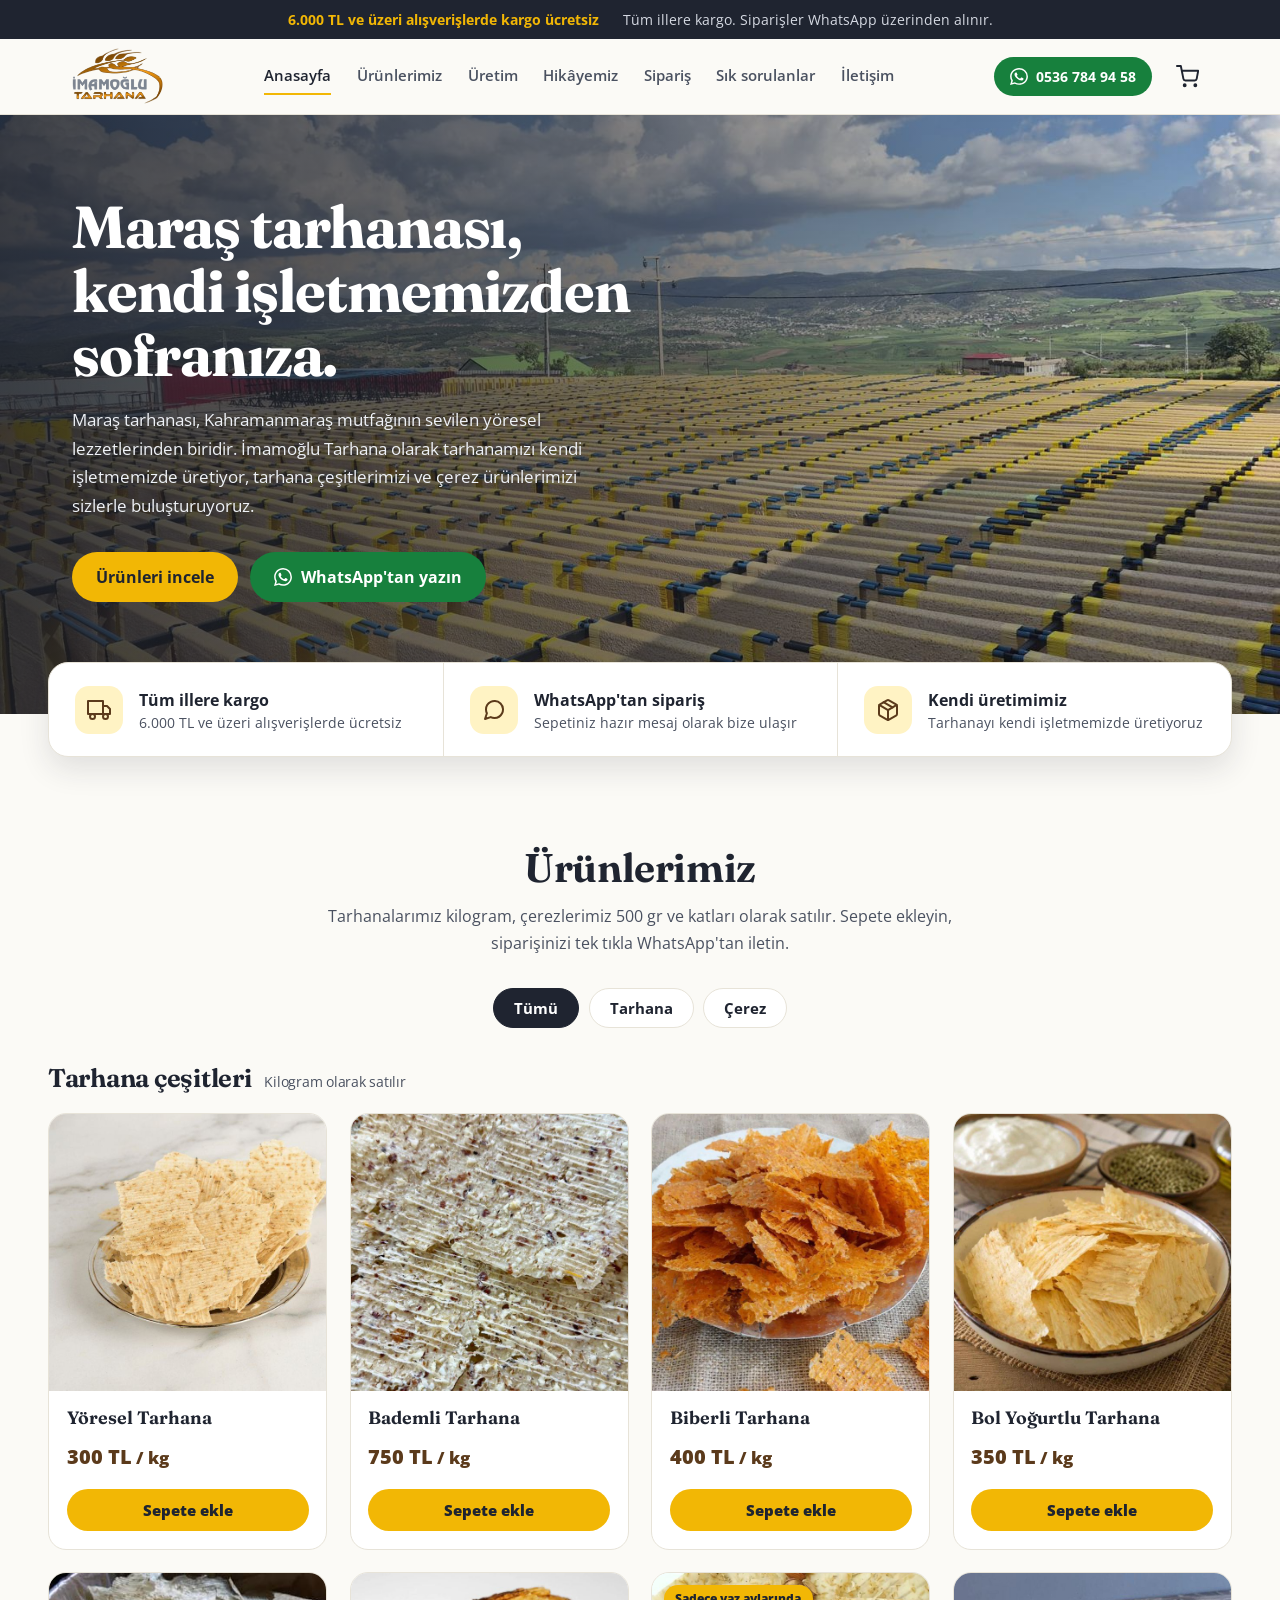
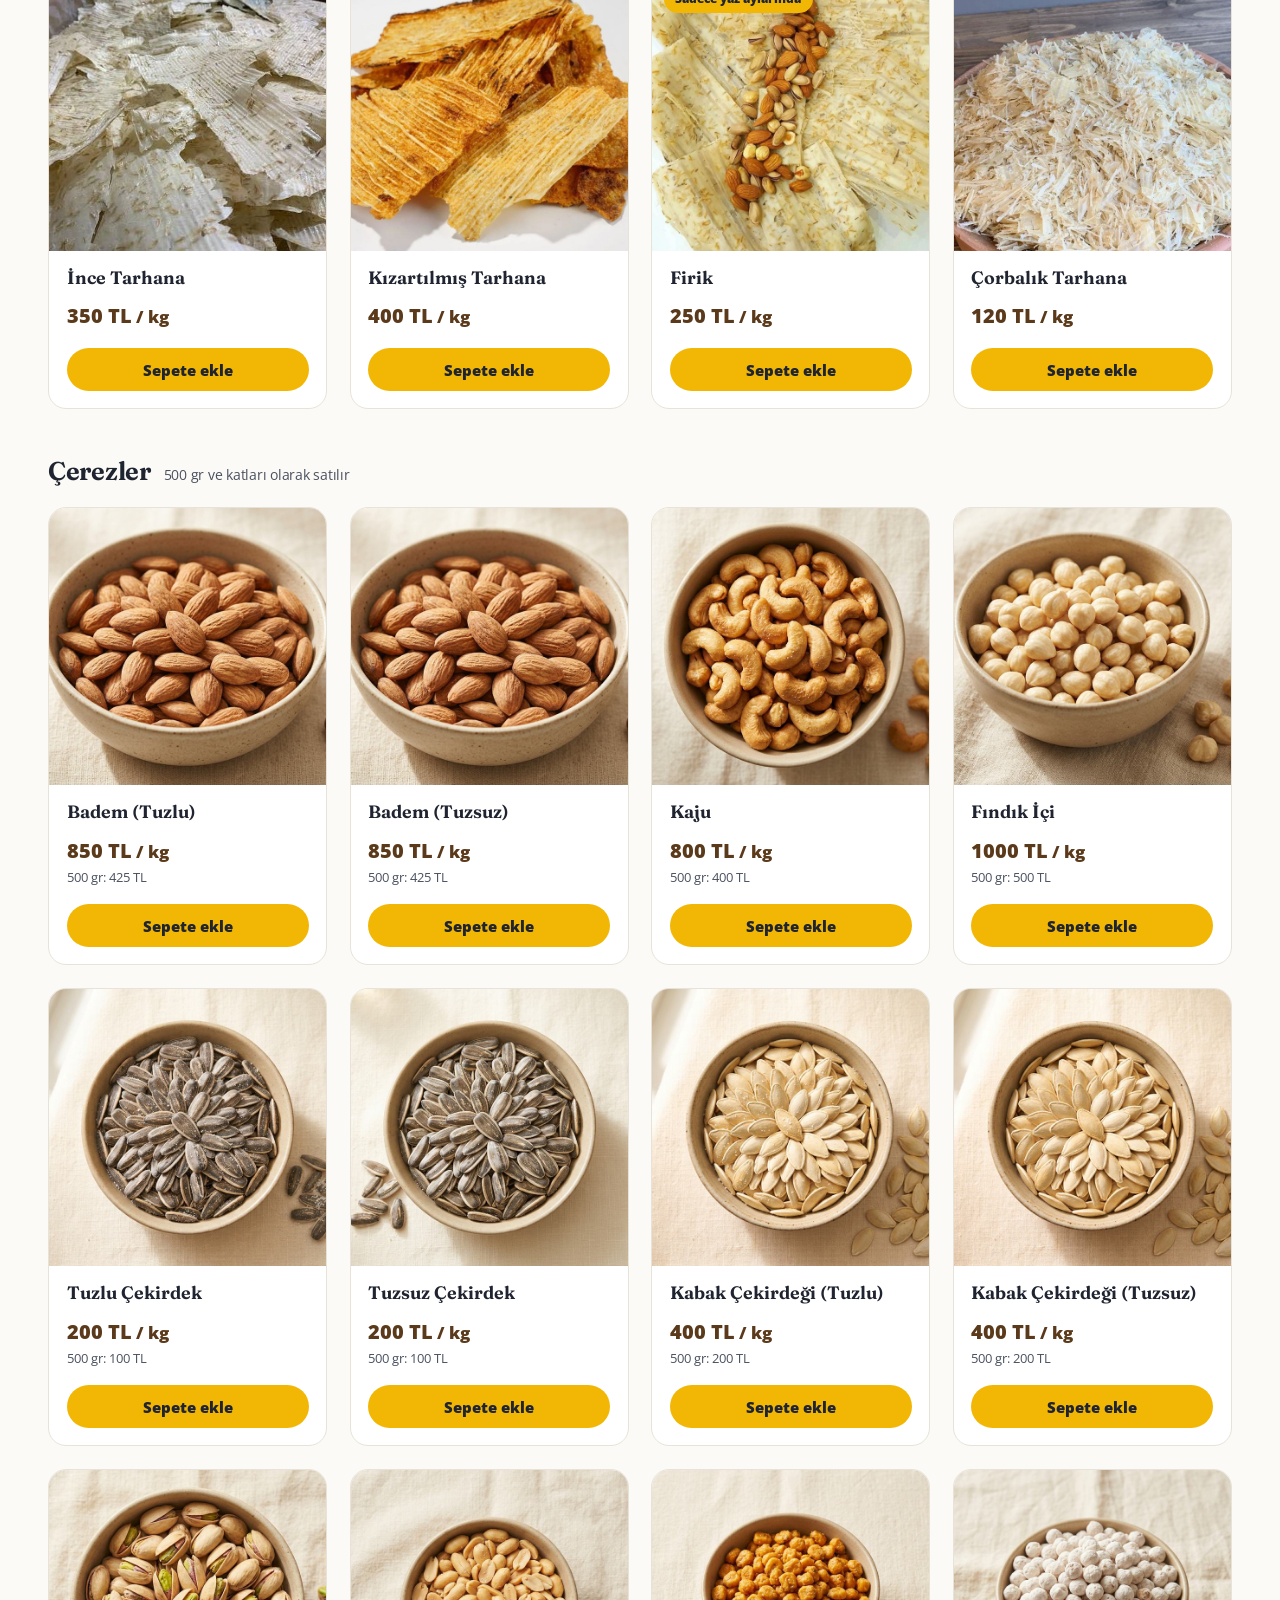
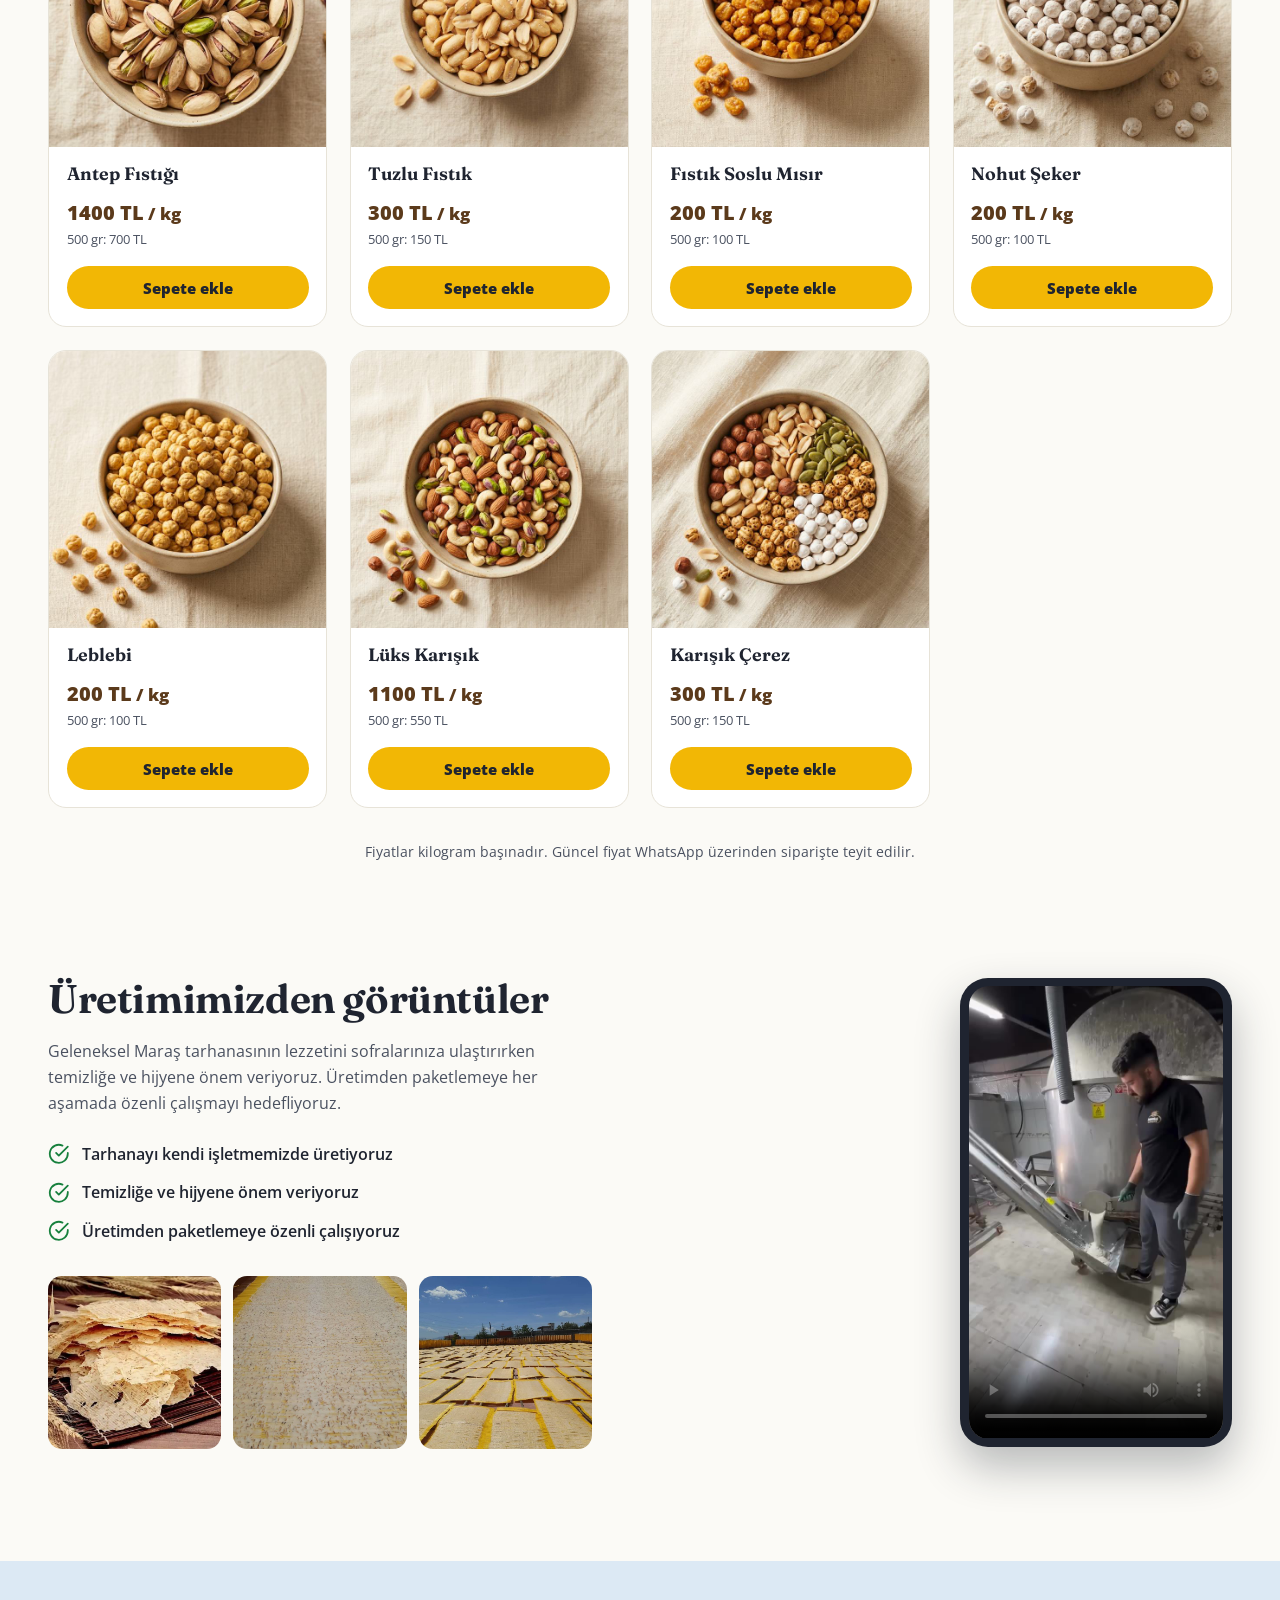
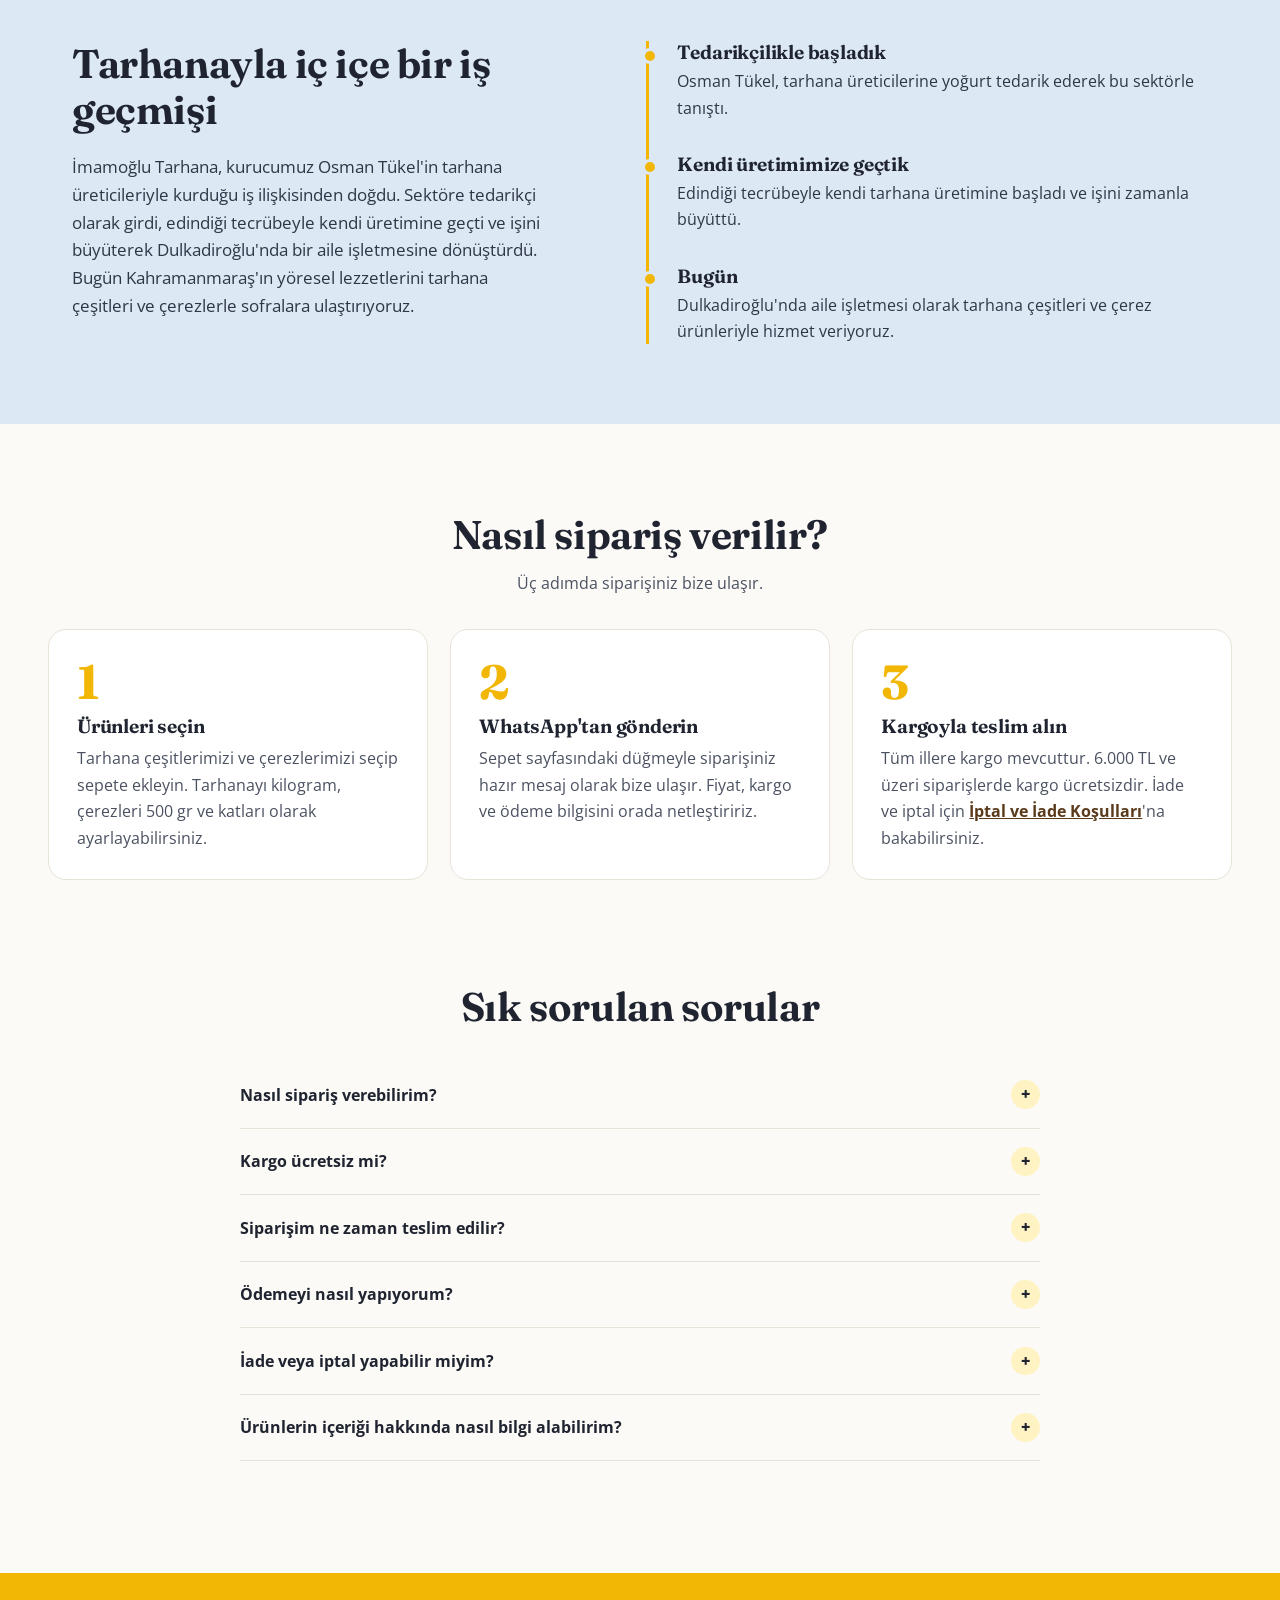
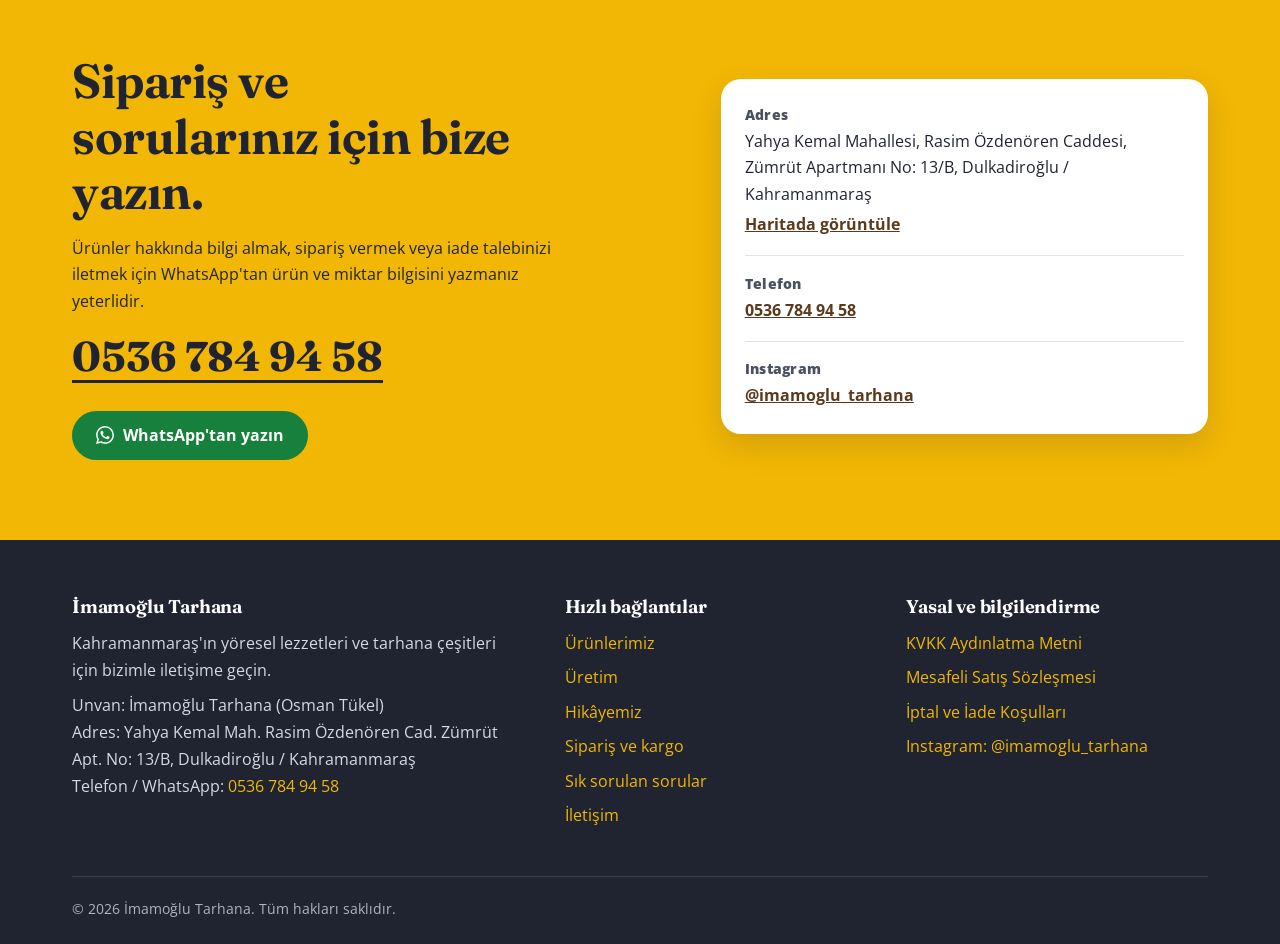
==== index.html @ f6652b92 "Imamoglu Tarhana sitesi ilk yukleme Co-Authored-By: Claude Opus 5.5 <noreply@anthropic.com>" ====
<!DOCTYPE html>
<html lang="tr">
<head>
  <meta charset="UTF-8">
  <meta name="viewport" content="width=device-width, initial-scale=1.0">
  <title>İmamoğlu Tarhana | Kahramanmaraş Yöresel Tarhana ve Çerez</title>
  <meta name="description" content="İmamoğlu Tarhana'nın Kahramanmaraş'ta üretilen tarhana çeşitlerini ve çerez ürünlerini keşfedin. Siparişler WhatsApp üzerinden alınır, tüm illere kargo mevcuttur.">
  <meta name="theme-color" content="#7a4607">
  <link rel="canonical" href="https://imamoglutarhana.com/">
  <meta property="og:type" content="website">
  <meta property="og:locale" content="tr_TR">
  <meta property="og:site_name" content="İmamoğlu Tarhana">
  <meta property="og:title" content="İmamoğlu Tarhana | Kahramanmaraş Yöresel Tarhana ve Çerez">
  <meta property="og:description" content="İmamoğlu Tarhana'nın Kahramanmaraş'ta üretilen tarhana çeşitlerini ve çerez ürünlerini keşfedin. Siparişler WhatsApp üzerinden alınır, tüm illere kargo mevcuttur.">
  <meta property="og:url" content="https://imamoglutarhana.com/">
  <meta property="og:image" content="https://imamoglutarhana.com/images/banner.jpg">
  <meta name="twitter:card" content="summary_large_image">
  <link rel="icon" type="image/png" href="images/favicon.png">
  <link rel="preconnect" href="https://fonts.googleapis.com">
  <link rel="preconnect" href="https://fonts.gstatic.com" crossorigin>
  <link href="https://fonts.googleapis.com/css2?family=Fraunces:opsz,wght@9..144,600;9..144,700&family=Open+Sans:wght@400;600;700;800&display=swap" rel="stylesheet">
  <link rel="stylesheet" href="style.css">
  <script type="application/ld+json">
  {"@context":"https://schema.org","@type":"LocalBusiness","name":"İmamoğlu Tarhana","telephone":"+905367849458",
   "address":{"@type":"PostalAddress","streetAddress":"Yahya Kemal Mahallesi, Rasim Özdenören Caddesi, Zümrüt Apartmanı No: 13/B","addressLocality":"Dulkadiroğlu","addressRegion":"Kahramanmaraş","addressCountry":"TR"},
   "sameAs":["https://www.instagram.com/imamoglu_tarhana"]}
  </script>
  <script src="sepet.js" defer></script>
</head>
<body>
<a class="atla" href="#icerik">İçeriğe geç</a>
<div class="duyuru"><div class="kapsayici"><strong>6.000 TL ve üzeri alışverişlerde kargo ücretsiz</strong><span>Tüm illere kargo. Siparişler WhatsApp üzerinden alınır.</span></div></div>
<header class="site-ust">
  <div class="ana-serit">
    <div class="kapsayici">
      <a href="#anasayfa" aria-label="İmamoğlu Tarhana ana sayfa"><img class="logo" src="images/logo.png" alt="İmamoğlu Tarhana" width="92" height="60"></a>
      <nav id="ana-menu" aria-label="Ana menü">
        <a href="#anasayfa">Anasayfa</a>
        <a href="#urunler">Ürünlerimiz</a>
        <a href="#uretim">Üretim</a>
        <a href="#hakkimizda">Hikâyemiz</a>
        <a href="#siparis-bilgileri">Sipariş</a>
        <a href="#sss">Sık sorulanlar</a>
        <a href="#iletisim">İletişim</a>
      </nav>
      <div class="ust-sag">
        <a class="wa-pill" href="https://wa.me/905367849458" target="_blank" rel="noopener noreferrer"><img src="images/whatsapp.svg" alt="" width="18" height="18"><span>0536 784 94 58</span></a>
        <a class="sepet-link" href="sepet.html" aria-label="Sepetim"><svg viewBox="0 0 24 24" fill="none" stroke="currentColor" stroke-width="2" stroke-linecap="round" stroke-linejoin="round" aria-hidden="true"><circle cx="9" cy="21" r="1"/><circle cx="20" cy="21" r="1"/><path d="M1 1h4l2.68 13.39a2 2 0 0 0 2 1.61h9.72a2 2 0 0 0 2-1.61L23 6H6"/></svg><span class="sepet-sayac" id="sepet-sayac" hidden>0</span></a>
      </div>
      <button class="menu-dugme" type="button" aria-expanded="false" aria-controls="ana-menu" aria-label="Menüyü aç"><span></span></button>
    </div>
  </div>
</header>
<main id="icerik">

  <section class="hero" id="anasayfa">
    <img class="hero-gorsel" src="images/hero.jpg" alt="Kurutma alanında sıra sıra dizilmiş tarhana tezgâhları" width="1600" height="1200" fetchpriority="high">
    <div class="kapsayici hero-ic">
      <div class="hero-yazi">
        <h1>Maraş tarhanası, kendi işletmemizden sofranıza.</h1>
        <p>Maraş tarhanası, Kahramanmaraş mutfağının sevilen yöresel lezzetlerinden biridir. İmamoğlu Tarhana olarak tarhanamızı kendi işletmemizde üretiyor, tarhana çeşitlerimizi ve çerez ürünlerimizi sizlerle buluşturuyoruz.</p>
        <div class="hero-butonlar">
          <a class="buton buton-ana" href="#urunler">Ürünleri incele</a>
          <a class="buton buton-wa" href="https://wa.me/905367849458?text=Merhaba%2C%20%C4%B0mamo%C4%9Flu%20Tarhana%20%C3%BCr%C3%BCnleri%20hakk%C4%B1nda%20bilgi%20almak%20istiyorum." target="_blank" rel="noopener noreferrer"><img src="images/whatsapp.svg" alt="" width="18" height="18"> WhatsApp'tan yazın</a>
        </div>
      </div>
    </div>
  </section>

  <ul class="avantaj">
    <li><span class="ikon"><svg viewBox="0 0 24 24" fill="none" stroke="currentColor" stroke-width="2" stroke-linecap="round" stroke-linejoin="round" aria-hidden="true"><rect x="1" y="3" width="15" height="13"/><polygon points="16 8 20 8 23 11 23 16 16 16 16 8"/><circle cx="5.5" cy="18.5" r="2.5"/><circle cx="18.5" cy="18.5" r="2.5"/></svg></span><div><strong>Tüm illere kargo</strong><span>6.000 TL ve üzeri alışverişlerde ücretsiz</span></div></li>
    <li><span class="ikon"><svg viewBox="0 0 24 24" fill="none" stroke="currentColor" stroke-width="2" stroke-linecap="round" stroke-linejoin="round" aria-hidden="true"><path d="M21 11.5a8.38 8.38 0 0 1-.9 3.8 8.5 8.5 0 0 1-7.6 4.7 8.38 8.38 0 0 1-3.8-.9L3 21l1.9-5.7a8.38 8.38 0 0 1-.9-3.8 8.5 8.5 0 0 1 4.7-7.6 8.38 8.38 0 0 1 3.8-.9h.5a8.48 8.48 0 0 1 8 8v.5z"/></svg></span><div><strong>WhatsApp'tan sipariş</strong><span>Sepetiniz hazır mesaj olarak bize ulaşır</span></div></li>
    <li><span class="ikon"><svg viewBox="0 0 24 24" fill="none" stroke="currentColor" stroke-width="2" stroke-linecap="round" stroke-linejoin="round" aria-hidden="true"><line x1="16.5" y1="9.4" x2="7.5" y2="4.21"/><path d="M21 16V8a2 2 0 0 0-1-1.73l-7-4a2 2 0 0 0-2 0l-7 4A2 2 0 0 0 3 8v8a2 2 0 0 0 1 1.73l7 4a2 2 0 0 0 2 0l7-4A2 2 0 0 0 21 16z"/><polyline points="3.27 6.96 12 12.01 20.73 6.96"/><line x1="12" y1="22.08" x2="12" y2="12"/></svg></span><div><strong>Kendi üretimimiz</strong><span>Tarhanayı kendi işletmemizde üretiyoruz</span></div></li>
  </ul>

  <section class="bolum kapsayici" id="urunler" aria-labelledby="urunler-baslik">
    <div class="bolum-baslik">
      <h2 id="urunler-baslik">Ürünlerimiz</h2>
      <p>Tarhanalarımız kilogram, çerezlerimiz 500 gr ve katları olarak satılır. Sepete ekleyin, siparişinizi tek tıkla WhatsApp'tan iletin.</p>
    </div>
    <div class="filtre" role="group" aria-label="Ürün kategorisi">
      <button class="chip" type="button" data-filtre="tumu" aria-pressed="true">Tümü</button>
      <button class="chip" type="button" data-filtre="tarhana" aria-pressed="false">Tarhana</button>
      <button class="chip" type="button" data-filtre="cerez" aria-pressed="false">Çerez</button>
    </div>

    <div class="urun-grup" data-kategori="tarhana">
      <h3 class="grup-baslik">Tarhana çeşitleri <small>Kilogram olarak satılır</small></h3>
      <div class="urun-izgara">
        <div class="urun" data-adim="1000">
          <img src="images/urunler/yoresel-tarhana.jpg" alt="Yöresel tarhana" width="640" height="640" loading="lazy">
          <h4>Yöresel Tarhana</h4>
       
          <span class="fiyat">300 TL<small> / kg</small></span>
          <button class="sepete-ekle" type="button">Sepete ekle</button>
        </div>
        <div class="urun" data-adim="1000">
          <img src="images/urunler/bademli-tarhana.jpg" alt="Bademli tarhana" width="640" height="640" loading="lazy">
          <h4>Bademli Tarhana</h4>
        
          <span class="fiyat">750 TL<small> / kg</small></span>
          <button class="sepete-ekle" type="button">Sepete ekle</button>
        </div>
        <div class="urun" data-adim="1000">
          <img src="images/urunler/biberli-tarhana.jpg" alt="Biberli tarhana" width="640" height="640" loading="lazy">
          <h4>Biberli Tarhana</h4>
        
          <span class="fiyat">400 TL<small> / kg</small></span>
          <button class="sepete-ekle" type="button">Sepete ekle</button>
        </div>
        <div class="urun" data-adim="1000">
          <img src="images/urunler/bol-yogurtlu-tarhana.jpg" alt="Bol yoğurtlu tarhana" width="640" height="640" loading="lazy">
          <h4>Bol Yoğurtlu Tarhana</h4>
        
          <span class="fiyat">350 TL<small> / kg</small></span>
          <button class="sepete-ekle" type="button">Sepete ekle</button>
        </div>
                <div class="urun" data-adim="1000">
          <img src="images/urunler/ince-tarhana.jpg" alt="İnce tarhana" width="640" height="640" loading="lazy">
          <h4>İnce Tarhana</h4>
          <span class="fiyat">350 TL<small> / kg</small></span>
          <button class="sepete-ekle" type="button">Sepete ekle</button>
        </div>
        <div class="urun" data-adim="1000">
          <img src="images/urunler/kizartilmis-tarhana.jpg" alt="Kızartılmış tarhana" width="640" height="640" loading="lazy">
          <h4>Kızartılmış Tarhana</h4>
        
          <span class="fiyat">400 TL<small> / kg</small></span>
          <button class="sepete-ekle" type="button">Sepete ekle</button>
        </div>
        <div class="urun" data-adim="1000">
        <span class="urun-etiket">Sadece yaz aylarında</span>
          <img src="images/urunler/firik.jpg" alt="Firik" width="640" height="640" loading="lazy">
          <h4>Firik</h4>
        
          <span class="fiyat">250 TL<small> / kg</small></span>
          <button class="sepete-ekle" type="button">Sepete ekle</button>
        </div>
        <div class="urun" data-adim="1000">
          <img src="images/urunler/corbalik-tarhana.jpg" alt="Çorbalık tarhana" width="640" height="640" loading="lazy">
          <h4>Çorbalık Tarhana</h4>
        
          <span class="fiyat">120 TL<small> / kg</small></span>
          <button class="sepete-ekle" type="button">Sepete ekle</button>
        </div>
      </div>
    </div>

    <div class="urun-grup" data-kategori="cerez">
      <h3 class="grup-baslik">Çerezler <small>500 gr ve katları olarak satılır</small></h3>
      <div class="urun-izgara">
        <div class="urun" data-adim="500">
          <img src="images/urunler/badem.jpg" alt="Tuzlu badem" width="640" height="640" loading="lazy">
          <h4>Badem (Tuzlu)</h4>
          <span class="fiyat">850 TL<small> / kg</small></span>
        <span class="fiyat-alt">500 gr: 425 TL</span>
          <button class="sepete-ekle" type="button">Sepete ekle</button>
        </div>
        <div class="urun" data-adim="500">
          <img src="images/urunler/badem.jpg" alt="Tuzsuz badem" width="640" height="640" loading="lazy">
          <h4>Badem (Tuzsuz)</h4>
          <span class="fiyat">850 TL<small> / kg</small></span>
        <span class="fiyat-alt">500 gr: 425 TL</span>
          <button class="sepete-ekle" type="button">Sepete ekle</button>
        </div>
        <div class="urun" data-adim="500">
          <img src="images/urunler/kaju.jpg" alt="Kaju" width="640" height="640" loading="lazy">
          <h4>Kaju</h4>
          <span class="fiyat">800 TL<small> / kg</small></span>
        <span class="fiyat-alt">500 gr: 400 TL</span>
          <button class="sepete-ekle" type="button">Sepete ekle</button>
        </div>
        <div class="urun" data-adim="500">
          <img src="images/urunler/findik.jpg" alt="Fındık içi" width="640" height="640" loading="lazy">
          <h4>Fındık İçi</h4>
          <span class="fiyat">1000 TL<small> / kg</small></span>
        <span class="fiyat-alt">500 gr: 500 TL</span>
          <button class="sepete-ekle" type="button">Sepete ekle</button>
        </div>
        <div class="urun" data-adim="500">
          <img src="images/urunler/tuzlu-cekirdek.jpg" alt="Tuzlu çekirdek" width="640" height="640" loading="lazy">
          <h4>Tuzlu Çekirdek</h4>
          <span class="fiyat">200 TL<small> / kg</small></span>
        <span class="fiyat-alt">500 gr: 100 TL</span>
          <button class="sepete-ekle" type="button">Sepete ekle</button>
        </div>
        <div class="urun" data-adim="500">
          <img src="images/urunler/tuzsuz-cekirdek.jpg" alt="Tuzsuz çekirdek" width="640" height="640" loading="lazy">
          <h4>Tuzsuz Çekirdek</h4>
          <span class="fiyat">200 TL<small> / kg</small></span>
        <span class="fiyat-alt">500 gr: 100 TL</span>
          <button class="sepete-ekle" type="button">Sepete ekle</button>
        </div>
        <div class="urun" data-adim="500">
          <img src="images/urunler/kabak-tuzlu.jpg" alt="Tuzlu kabak çekirdeği" width="640" height="640" loading="lazy">
          <h4>Kabak Çekirdeği (Tuzlu)</h4>
          <span class="fiyat">400 TL<small> / kg</small></span>
        <span class="fiyat-alt">500 gr: 200 TL</span>
          <button class="sepete-ekle" type="button">Sepete ekle</button>
        </div>
        <div class="urun" data-adim="500">
          <img src="images/urunler/kabak-tuzsuz.jpg" alt="Tuzsuz kabak çekirdeği" width="640" height="640" loading="lazy">
          <h4>Kabak Çekirdeği (Tuzsuz)</h4>
          <span class="fiyat">400 TL<small> / kg</small></span>
        <span class="fiyat-alt">500 gr: 200 TL</span>
          <button class="sepete-ekle" type="button">Sepete ekle</button>
        </div>
        <div class="urun" data-adim="500">
          <img src="images/urunler/antep-fistigi.jpg" alt="Antep fıstığı" width="640" height="640" loading="lazy">
          <h4>Antep Fıstığı</h4>
          <span class="fiyat">1400 TL<small> / kg</small></span>
        <span class="fiyat-alt">500 gr: 700 TL</span>
          <button class="sepete-ekle" type="button">Sepete ekle</button>
        </div>
        <div class="urun" data-adim="500">
          <img src="images/urunler/tuzlu-fistik.jpg" alt="Tuzlu yer fıstığı" width="640" height="640" loading="lazy">
          <h4>Tuzlu Fıstık</h4>
          <span class="fiyat">300 TL<small> / kg</small></span>
        <span class="fiyat-alt">500 gr: 150 TL</span>
          <button class="sepete-ekle" type="button">Sepete ekle</button>
        </div>
        <div class="urun" data-adim="500">
          <img src="images/urunler/fistik-soslu-misir.jpg" alt="Fıstık soslu mısır" width="640" height="640" loading="lazy">
          <h4>Fıstık Soslu Mısır</h4>
          <span class="fiyat">200 TL<small> / kg</small></span>
        <span class="fiyat-alt">500 gr: 100 TL</span>
          <button class="sepete-ekle" type="button">Sepete ekle</button>
        </div>
        <div class="urun" data-adim="500">
          <img src="images/urunler/nohut-seker.jpg" alt="Nohut şeker" width="640" height="640" loading="lazy">
          <h4>Nohut Şeker</h4>
          <span class="fiyat">200 TL<small> / kg</small></span>
        <span class="fiyat-alt">500 gr: 100 TL</span>
          <button class="sepete-ekle" type="button">Sepete ekle</button>
        </div>
        <div class="urun" data-adim="500">
          <img src="images/urunler/leblebi.jpg" alt="Leblebi" width="640" height="640" loading="lazy">
          <h4>Leblebi</h4>
          <span class="fiyat">200 TL<small> / kg</small></span>
        <span class="fiyat-alt">500 gr: 100 TL</span>
          <button class="sepete-ekle" type="button">Sepete ekle</button>
        </div>
        <div class="urun" data-adim="500">
          <img src="images/urunler/luks-karisik.jpg" alt="Lüks karışık çerez" width="640" height="640" loading="lazy">
          <h4>Lüks Karışık</h4>
          <span class="fiyat">1100 TL<small> / kg</small></span>
        <span class="fiyat-alt">500 gr: 550 TL</span>
          <button class="sepete-ekle" type="button">Sepete ekle</button>
        </div>
        <div class="urun" data-adim="500">
          <img src="images/urunler/karisik.jpg" alt="Karışık çerez" width="640" height="640" loading="lazy">
          <h4>Karışık Çerez</h4>
          <span class="fiyat">300 TL<small> / kg</small></span>
        <span class="fiyat-alt">500 gr: 150 TL</span>
          <button class="sepete-ekle" type="button">Sepete ekle</button>
        </div>
      </div>
    </div>
    <p class="urun-notu">Fiyatlar kilogram başınadır. Güncel fiyat WhatsApp üzerinden siparişte teyit edilir.</p>
  </section>

  <section class="uretim kapsayici" id="uretim" aria-labelledby="uretim-baslik">
    <div class="uretim-ic">
      <div class="uretim-yazi">
        <h2 id="uretim-baslik">Üretimimizden görüntüler</h2>
        <p>Geleneksel Maraş tarhanasının lezzetini sofralarınıza ulaştırırken temizliğe ve hijyene önem veriyoruz. Üretimden paketlemeye her aşamada özenli çalışmayı hedefliyoruz.</p>
        <ul class="madde-liste">
          <li><svg viewBox="0 0 24 24" fill="none" stroke="currentColor" stroke-width="2" stroke-linecap="round" stroke-linejoin="round" aria-hidden="true"><path d="M22 11.08V12a10 10 0 1 1-5.93-9.14"/><polyline points="22 4 12 14.01 9 11.01"/></svg> Tarhanayı kendi işletmemizde üretiyoruz</li>
          <li><svg viewBox="0 0 24 24" fill="none" stroke="currentColor" stroke-width="2" stroke-linecap="round" stroke-linejoin="round" aria-hidden="true"><path d="M22 11.08V12a10 10 0 1 1-5.93-9.14"/><polyline points="22 4 12 14.01 9 11.01"/></svg> Temizliğe ve hijyene önem veriyoruz</li>
          <li><svg viewBox="0 0 24 24" fill="none" stroke="currentColor" stroke-width="2" stroke-linecap="round" stroke-linejoin="round" aria-hidden="true"><path d="M22 11.08V12a10 10 0 1 1-5.93-9.14"/><polyline points="22 4 12 14.01 9 11.01"/></svg> Üretimden paketlemeye özenli çalışıyoruz</li>
        </ul>
        <div class="kareler">
          <img src="images/banner.jpg" alt="Kurutulmuş Maraş tarhanası ve buğday başakları" width="779" height="606" loading="lazy">
          <img src="images/banner3.jpg" alt="Kurutma tezgâhında serilmiş tarhana" width="668" height="836" loading="lazy">
          <img src="images/banner4.jpg" alt="Açık havada kurutulan tarhana tabakaları" width="837" height="618" loading="lazy">
        </div>
      </div>
      <div class="video-kutu">
        <video controls playsinline preload="metadata" poster="images/uretim-kapak.jpg" aria-label="İmamoğlu Tarhana üretim videosu">
          <source src="videos/uretim.mp4" type="video/mp4">
          Tarayıcınız videoyu desteklemiyor.
        </video>
      </div>
    </div>
  </section>

    <section class="hikaye" id="hakkimizda" aria-labelledby="hakkimizda-baslik">
    <div class="kapsayici hikaye-ic">
      <div>
        <h2 id="hakkimizda-baslik">Tarhanayla iç içe bir iş geçmişi</h2>
        <p class="hikaye-ozet">İmamoğlu Tarhana, kurucumuz Osman Tükel'in tarhana üreticileriyle kurduğu iş ilişkisinden doğdu. Sektöre tedarikçi olarak girdi, edindiği tecrübeyle kendi üretimine geçti ve işini büyüterek Dulkadiroğlu'nda bir aile işletmesine dönüştürdü. Bugün Kahramanmaraş'ın yöresel lezzetlerini tarhana çeşitleri ve çerezlerle sofralara ulaştırıyoruz.</p>
      </div>
      <ol class="zaman">
        <li><h3>Tedarikçilikle başladık</h3><p>Osman Tükel, tarhana üreticilerine yoğurt tedarik ederek bu sektörle tanıştı.</p></li>
        <li><h3>Kendi üretimimize geçtik</h3><p>Edindiği tecrübeyle kendi tarhana üretimine başladı ve işini zamanla büyüttü.</p></li>
        <li><h3>Bugün</h3><p>Dulkadiroğlu'nda aile işletmesi olarak tarhana çeşitleri ve çerez ürünleriyle hizmet veriyoruz.</p></li>
      </ol>
    </div>
  </section>

  <section class="bolum kapsayici" id="siparis-bilgileri" aria-labelledby="siparis-baslik">
    <div class="bolum-baslik">
      <h2 id="siparis-baslik">Nasıl sipariş verilir?</h2>
      <p>Üç adımda siparişiniz bize ulaşır.</p>
    </div>
    <ol class="adimlar">
      <li class="adim"><span class="adim-no">1</span><h3>Ürünleri seçin</h3><p>Tarhana çeşitlerimizi ve çerezlerimizi seçip sepete ekleyin. Tarhanayı kilogram, çerezleri 500 gr ve katları olarak ayarlayabilirsiniz.</p></li>
      <li class="adim"><span class="adim-no">2</span><h3>WhatsApp'tan gönderin</h3><p>Sepet sayfasındaki düğmeyle siparişiniz hazır mesaj olarak bize ulaşır. Fiyat, kargo ve ödeme bilgisini orada netleştiririz.</p></li>
      <li class="adim"><span class="adim-no">3</span><h3>Kargoyla teslim alın</h3><p>Tüm illere kargo mevcuttur. 6.000 TL ve üzeri siparişlerde kargo ücretsizdir. İade ve iptal için <a href="iade-kosullari.html">İptal ve İade Koşulları</a>'na bakabilirsiniz.</p></li>
    </ol>
  </section>

  <section class="bolum kapsayici" id="sss" aria-labelledby="sss-baslik">
    <div class="bolum-baslik"><h2 id="sss-baslik">Sık sorulan sorular</h2></div>
    <div class="sss-liste">
      <details><summary>Nasıl sipariş verebilirim?</summary><p>Ürünleri sepete ekleyin, sepet sayfasında "WhatsApp ile sipariş ver" düğmesine basın. Siparişiniz hazır bir mesaj olarak WhatsApp'ta bize ulaşır; ödeme ve teslimat ayrıntılarını orada birlikte netleştiririz.</p></details>
      <details><summary>Kargo ücretsiz mi?</summary><p>6.000 TL ve üzerindeki alışverişlerde kargo ücretsizdir. Daha düşük tutarlı siparişlerde kargo ücreti gönderim adresine göre değişebilir; sipariş öncesinde bilgi verilir.</p></details>
      <details><summary>Siparişim ne zaman teslim edilir?</summary><p>Teslimat süresi gönderim adresine ve kargo yoğunluğuna göre değişir. Tahmini süreyi sipariş vermeden önce WhatsApp'tan sorabilirsiniz.</p></details>
      <details><summary>Ödemeyi nasıl yapıyorum?</summary><p>Ödeme yöntemi WhatsApp'taki görüşmede, siparişiniz netleşirken bildirilir. Sitede kart bilgisi alınmaz.</p></details>
      <details><summary>İade veya iptal yapabilir miyim?</summary><p>Kargoya verilmeden önce siparişinizi iptal edebilirsiniz. İade koşulları gıda ürünlerinin özelliklerine göre değişir; ayrıntılar <a href="iade-kosullari.html">İptal ve İade Koşulları</a> sayfasındadır.</p></details>
      <details><summary>Ürünlerin içeriği hakkında nasıl bilgi alabilirim?</summary><p>İlgilendiğiniz ürünün adını belirterek WhatsApp üzerinden bize yazabilirsiniz.</p></details>
    </div>
  </section>

  <section class="iletisim" id="iletisim" aria-labelledby="iletisim-baslik">
    <div class="kapsayici iletisim-ic">
      <div class="iletisim-yazi">
        <h2 id="iletisim-baslik">Sipariş ve sorularınız için bize yazın.</h2>
        <p>Ürünler hakkında bilgi almak, sipariş vermek veya iade talebinizi iletmek için WhatsApp'tan ürün ve miktar bilgisini yazmanız yeterlidir.</p>
        <a class="iletisim-no" href="tel:+905367849458">0536 784 94 58</a>
        <div class="iletisim-butonlar">
          <a class="buton buton-wa" href="https://wa.me/905367849458" target="_blank" rel="noopener noreferrer"><img src="images/whatsapp.svg" alt="" width="18" height="18"> WhatsApp'tan yazın</a>
        </div>
      </div>
      <div class="iletisim-kart">
        <div><h3>Adres</h3><p>Yahya Kemal Mahallesi, Rasim Özdenören Caddesi, Zümrüt Apartmanı No: 13/B, Dulkadiroğlu / Kahramanmaraş</p><p><a href="https://www.google.com/maps/search/?api=1&query=Yahya%20Kemal%20Mahallesi%20Rasim%20%C3%96zden%C3%B6ren%20Caddesi%20Z%C3%BCmr%C3%BCt%20Apartman%C4%B1%2013/B%20Dulkadiro%C4%9Flu%20Kahramanmara%C5%9F" target="_blank" rel="noopener noreferrer">Haritada görüntüle</a></p></div>
        <div><h3>Telefon</h3><p><a href="tel:+905367849458">0536 784 94 58</a></p></div>
        <div><h3>Instagram</h3><p><a href="https://www.instagram.com/imamoglu_tarhana" target="_blank" rel="noopener noreferrer">@imamoglu_tarhana</a></p></div>
      </div>
    </div>
  </section>

</main>

<div class="sepet-bar" id="sepet-bar" hidden>
  <p><span id="sepet-bar-adet">0 ürün</span><strong id="sepet-bar-tutar">0 TL</strong></p>
  <a href="sepet.html">Sepete git</a>
</div>
<footer class="site-altbilgi">
  <div class="kapsayici">
    <div class="altbilgi-icerik">
      <div>
        <h2>İmamoğlu Tarhana</h2>
        <p>Kahramanmaraş'ın yöresel lezzetleri ve tarhana çeşitleri için bizimle iletişime geçin.</p>
        <p>Unvan: İmamoğlu Tarhana (Osman Tükel)<br>
        Adres: Yahya Kemal Mah. Rasim Özdenören Cad. Zümrüt Apt. No: 13/B, Dulkadiroğlu / Kahramanmaraş<br>
        Telefon / WhatsApp: <a href="tel:+905367849458">0536 784 94 58</a></p>
      </div>
      <div>
        <h3>Hızlı bağlantılar</h3>
        <p><a href="#urunler">Ürünlerimiz</a></p>
        <p><a href="#uretim">Üretim</a></p>
        <p><a href="#hakkimizda">Hikâyemiz</a></p>
        <p><a href="#siparis-bilgileri">Sipariş ve kargo</a></p>
        <p><a href="#sss">Sık sorulan sorular</a></p>
        <p><a href="#iletisim">İletişim</a></p>
      </div>
      <div>
        <h3>Yasal ve bilgilendirme</h3>
        <p><a href="kvkk.html">KVKK Aydınlatma Metni</a></p>
        <p><a href="mesafeli-satis-sozlesmesi.html">Mesafeli Satış Sözleşmesi</a></p>
        <p><a href="iade-kosullari.html">İptal ve İade Koşulları</a></p>
        <p><a href="https://www.instagram.com/imamoglu_tarhana" target="_blank" rel="noopener noreferrer">Instagram: @imamoglu_tarhana</a></p>
      </div>
    </div>
    <div class="altbilgi-alt">© 2026 İmamoğlu Tarhana. Tüm hakları saklıdır.</div>
  </div>
</footer>
</body>
</html>
---- style.css ----
/* =========================================================
   İmamoğlu Tarhana - v2 tasarım
   Fikir: Kurutma tezgâhlarının sarısı, Maraş göğünün mavisi,
   ceviz kahvesi. Beyaza yakın zemin, tek vurgu rengi (güneş sarısı).
   1 Temel  2 Üst alan  3 Hero  4 Ürünler  5 Bölümler
   6 İletişim ve alt bilgi  7 Sepet  8 Yasal sayfalar  9 Mobil
   ========================================================= */

/* ---------- 1. Temel ---------- */
:root {
  --zemin: #fbfaf6;
  --beyaz: #ffffff;
  --murekkep: #1f2430;
  --yumusak: #4a5160;
  --gunes: #f2b705;
  --gunes-koyu: #d99f00;
  --ceviz: #5b3a1b;
  --gok: #dce9f4;
  --cizgi: #e7e3d8;
  --yesil: #17803d;
  --yesil-koyu: #0f6a31;
  --baslik: "Fraunces", Georgia, "Times New Roman", serif;
  --metin: "Open Sans", system-ui, -apple-system, "Segoe UI", Arial, sans-serif;
  --genislik: 74rem;
}

*, *::before, *::after { box-sizing: border-box; }
html { scroll-behavior: smooth; scroll-padding-top: 5.5rem; }
body {
  margin: 0; background: var(--zemin); color: var(--murekkep);
  font-family: var(--metin); font-size: 1rem; line-height: 1.65; overflow-x: hidden;
}
img, video { max-width: 100%; }
h1, h2, h3, h4 { margin: 0; line-height: 1.15; }
h1, h2, h3 { font-family: var(--baslik); font-weight: 650; letter-spacing: -.01em; }
p { margin: 0; }
[hidden] { display: none !important; }
a { color: inherit; }
:focus-visible { outline: 3px solid var(--gunes); outline-offset: 3px; border-radius: 4px; }

.atla { position: absolute; left: .5rem; top: -4rem; z-index: 400; background: var(--murekkep); color: #fff; padding: .6rem 1rem; border-radius: 8px; }
.atla:focus { top: .5rem; }

.kapsayici { width: 100%; max-width: var(--genislik); margin: 0 auto; padding: 0 1.5rem; }

.buton, .siparis-dugmesi {
  display: inline-flex; align-items: center; justify-content: center; gap: .55rem;
  padding: .85rem 1.5rem; border: 0; border-radius: 999px; font: 700 1rem var(--metin);
  text-decoration: none; cursor: pointer; transition: transform .15s, background-color .15s;
}
.buton:active, .siparis-dugmesi:active { transform: scale(.98); }
.buton-ana, .buton { background: var(--gunes); color: var(--murekkep); }
.buton-ana:hover, .buton:hover { background: var(--gunes-koyu); }
.buton-wa, .siparis-dugmesi { background: var(--yesil); color: #fff; }
.buton-wa:hover, .siparis-dugmesi:hover { background: var(--yesil-koyu); }
.siparis-dugmesi:disabled { background: #cfd3d8; color: #6b7280; cursor: not-allowed; }
.siparis-dugmesi:disabled img { opacity: .5; }

/* ---------- 2. Üst alan ---------- */
.duyuru { background: var(--murekkep); color: #fff; font-size: .88rem; }
.duyuru .kapsayici { display: flex; justify-content: center; gap: .5rem 1.5rem; flex-wrap: wrap; padding-top: .5rem; padding-bottom: .5rem; text-align: center; }
.duyuru strong { color: var(--gunes); }
.duyuru span { color: #d5d9e2; }

.site-ust { position: sticky; top: 0; z-index: 100; background: rgba(251, 250, 246, .96); backdrop-filter: blur(8px); border-bottom: 1px solid var(--cizgi); }
.ana-serit { position: relative; }
.ana-serit .kapsayici { display: flex; align-items: center; gap: 1.5rem; padding-top: .45rem; padding-bottom: .45rem; }
.logo { display: block; width: 92px; height: auto; }

nav { display: flex; align-items: center; gap: 1.6rem; margin: 0 auto; }
nav a { text-decoration: none; font-weight: 600; font-size: .95rem; color: var(--yumusak); padding: .3rem 0; border-bottom: 2px solid transparent; transition: color .15s, border-color .15s; white-space: nowrap; }
nav a:hover, nav a.aktif { color: var(--murekkep); border-bottom-color: var(--gunes); }

.ust-sag { display: flex; align-items: center; gap: .9rem; }
.wa-pill { display: inline-flex; align-items: center; gap: .5rem; padding: .5rem 1rem; border-radius: 999px; background: var(--yesil); color: #fff; font-weight: 700; font-size: .9rem; text-decoration: none; white-space: nowrap; }
.wa-pill:hover { background: var(--yesil-koyu); }
.wa-pill img { width: 1.1rem; height: 1.1rem; display: block; }

.sepet-link { position: relative; display: inline-flex; align-items: center; justify-content: center; width: 2.6rem; height: 2.6rem; border-radius: 50%; color: var(--murekkep); }
.sepet-link:hover { background: var(--gok); }
.sepet-link svg { width: 1.45rem; height: 1.45rem; }
.sepet-sayac { position: absolute; top: -.1rem; right: -.2rem; min-width: 1.3rem; height: 1.3rem; padding: 0 .3rem; border-radius: 999px; background: var(--gunes); color: var(--murekkep); font-size: .75rem; font-weight: 800; line-height: 1.3rem; text-align: center; }

.menu-dugme { display: none; width: 2.7rem; height: 2.7rem; padding: 0; border: 1px solid var(--cizgi); border-radius: 10px; background: #fff; cursor: pointer; position: relative; }
.menu-dugme span, .menu-dugme span::before, .menu-dugme span::after { display: block; position: absolute; left: .75rem; width: 1.2rem; height: 2px; background: var(--murekkep); content: ""; transition: transform .2s; }
.menu-dugme span { top: 1.3rem; }
.menu-dugme span::before { left: 0; top: -6px; }
.menu-dugme span::after { left: 0; top: 6px; }
.menu-dugme[aria-expanded="true"] span { background: transparent; }
.menu-dugme[aria-expanded="true"] span::before { transform: translateY(6px) rotate(45deg); }
.menu-dugme[aria-expanded="true"] span::after { transform: translateY(-6px) rotate(-45deg); }

/* ---------- 3. Hero ---------- */
.hero { position: relative; min-height: 36rem; display: flex; align-items: center; color: #fff; overflow: hidden; background: #1f2430; }
.hero-gorsel { position: absolute; inset: 0; width: 100%; height: 100%; object-fit: cover; object-position: center 60%; }
.hero::after { content: ""; position: absolute; inset: 0; background: linear-gradient(90deg, rgba(20, 24, 33, .82) 0%, rgba(20, 24, 33, .55) 48%, rgba(20, 24, 33, .08) 100%); }
.hero .hero-ic { position: relative; z-index: 1; padding-top: 5rem; padding-bottom: 7rem; }
.hero-yazi { max-width: 36rem; }
.hero h1 { font-size: clamp(2.2rem, 5vw, 3.7rem); font-weight: 700; line-height: 1.08; letter-spacing: -.02em; }
.hero-yazi > p { margin-top: 1.25rem; font-size: 1.08rem; color: #eef1f6; max-width: 32rem; }
.hero-butonlar { display: flex; flex-wrap: wrap; gap: .75rem; margin-top: 2rem; }

.avantaj { position: relative; z-index: 2; list-style: none; margin: -3.2rem auto 0; padding: 0; width: calc(100% - 3rem); max-width: var(--genislik); display: grid; grid-template-columns: repeat(3, 1fr); background: var(--beyaz); border: 1px solid var(--cizgi); border-radius: 20px; box-shadow: 0 12px 30px rgba(31, 36, 48, .12); }
.avantaj li { display: flex; gap: 1rem; align-items: center; padding: 1.4rem 1.6rem; }
.avantaj li + li { border-left: 1px solid var(--cizgi); }
.avantaj strong { display: block; font-size: 1rem; }
.avantaj div > span { color: var(--yumusak); font-size: .9rem; line-height: 1.4; display: block; }
.ikon { display: inline-flex; align-items: center; justify-content: center; flex-shrink: 0; width: 3rem; height: 3rem; border-radius: 14px; background: #fff3c4; color: var(--ceviz); }
.ikon svg { width: 1.5rem; height: 1.5rem; }

/* ---------- 4. Ürünler ---------- */
.bolum { padding: 5.5rem 0 1rem; }
.bolum-baslik { max-width: 40rem; margin: 0 auto 2rem; text-align: center; }
.bolum-baslik h2 { font-size: clamp(1.8rem, 3.4vw, 2.5rem); }
.bolum-baslik p { margin-top: .75rem; color: var(--yumusak); }

.filtre { display: flex; justify-content: center; gap: .6rem; margin-bottom: 2.25rem; flex-wrap: wrap; }
.chip { padding: .55rem 1.25rem; border: 1px solid var(--cizgi); border-radius: 999px; background: #fff; color: var(--murekkep); font: 700 .95rem var(--metin); cursor: pointer; transition: background-color .15s, border-color .15s; }
.chip:hover { border-color: var(--murekkep); }
.chip[aria-pressed="true"] { background: var(--murekkep); border-color: var(--murekkep); color: #fff; }

.urun-grup + .urun-grup { margin-top: 3rem; }
.grup-baslik { display: flex; align-items: baseline; gap: .8rem; margin-bottom: 1.25rem; font-size: 1.6rem; }
.grup-baslik small { font-family: var(--metin); font-size: .9rem; font-weight: 400; color: var(--yumusak); }

.urun-izgara { display: grid; grid-template-columns: repeat(auto-fill, minmax(15.5rem, 1fr)); gap: 1.4rem; }

.urun { position: relative; display: flex; flex-direction: column; background: var(--beyaz); border: 1px solid var(--cizgi); border-radius: 18px; overflow: hidden; transition: box-shadow .2s, border-color .2s; }
.urun:hover { box-shadow: 0 10px 26px rgba(31, 36, 48, .1); }
.urun.sepette { border-color: var(--gunes); box-shadow: 0 0 0 2px rgba(242, 183, 5, .35); }
.urun img { display: block; width: 100%; height: auto; aspect-ratio: 1 / 1; object-fit: cover; background: #f1efe8; }
.urun-etiket { position: absolute; top: .75rem; left: .75rem; z-index: 1; padding: .25rem .7rem; border-radius: 999px; background: var(--gunes); color: var(--murekkep); font-size: .75rem; font-weight: 800; }
.urun h4 { margin: 1rem 1.1rem .15rem; font: 650 1.12rem var(--baslik); line-height: 1.25; }
.urun p { margin: .15rem 1.1rem .5rem; color: var(--yumusak); font-size: .9rem; line-height: 1.5; }
.urun .fiyat { display: block; margin: .4rem 1.1rem 0; font-size: 1.25rem; font-weight: 800; color: var(--ceviz); }
.urun .fiyat-alt { display: block; margin: 0 1.1rem; font-size: .82rem; color: var(--yumusak); }
.urun .sepete-ekle, .urun .urun-adet { margin: auto 1.1rem 1.1rem; }
.urun h4 + .fiyat, .urun p + .fiyat { margin-top: .5rem; }
.urun .fiyat-alt + .sepete-ekle, .urun .fiyat-alt + .urun-adet, .urun .fiyat + .sepete-ekle, .urun .fiyat + .urun-adet { margin-top: 1rem; }

.sepete-ekle { display: block; width: calc(100% - 2.2rem); padding: .7rem; border: 0; border-radius: 999px; background: var(--gunes); color: var(--murekkep); font: 800 .95rem var(--metin); cursor: pointer; transition: background-color .15s; }
.sepete-ekle:hover { background: var(--gunes-koyu); }

.urun-adet { display: flex; align-items: center; justify-content: space-between; padding: .25rem; border: 2px solid var(--gunes); border-radius: 999px; background: #fffbea; }
.urun-adet button, .sepet-adet button { width: 2.4rem; height: 2.4rem; border: 0; border-radius: 50%; background: var(--gunes); color: var(--murekkep); font: 800 1.2rem var(--metin); cursor: pointer; }
.urun-adet button:hover:not(:disabled), .sepet-adet button:hover:not(:disabled) { background: var(--gunes-koyu); }
.sepet-adet button:disabled { opacity: .4; cursor: not-allowed; }
.miktar-alan { display: inline-flex; align-items: center; gap: .3rem; font-weight: 700; }
.miktar-girdi { width: 3.2rem; height: 2.2rem; padding: 0; border: 0; border-radius: 8px; background: transparent; text-align: center; font: 800 1rem var(--metin); color: var(--murekkep); }
.miktar-girdi:focus { background: #fff; }

.urun-notu { margin-top: 2rem; text-align: center; font-size: .88rem; color: var(--yumusak); }

/* ---------- 5. Bölümler ---------- */
.uretim { padding: 6rem 0 1rem; }
.uretim-ic { display: grid; grid-template-columns: 1fr auto; gap: 4rem; align-items: center; }
.uretim h2 { font-size: clamp(1.8rem, 3.4vw, 2.5rem); }
.uretim-yazi > p { margin-top: 1rem; color: var(--yumusak); max-width: 34rem; }
.madde-liste { list-style: none; margin: 1.5rem 0 0; padding: 0; display: grid; gap: .75rem; }
.madde-liste li { display: flex; gap: .75rem; align-items: center; font-weight: 600; }
.madde-liste svg { width: 1.35rem; height: 1.35rem; color: var(--yesil); flex-shrink: 0; }
.kareler { display: grid; grid-template-columns: repeat(3, 1fr); gap: .75rem; margin-top: 2rem; max-width: 34rem; }
.kareler img { width: 100%; height: auto; aspect-ratio: 1 / 1; object-fit: cover; border-radius: 14px; display: block; }
.video-kutu { width: 17rem; padding: .55rem; border-radius: 28px; background: var(--murekkep); box-shadow: 0 20px 44px rgba(31, 36, 48, .3); }
.video-kutu video { display: block; width: 100%; height: auto; aspect-ratio: 9 / 16; border-radius: 20px; background: #000; object-fit: cover; }

.hikaye { margin-top: 6rem; padding: 5rem 0; background: var(--gok); }
.hikaye-ic { display: grid; grid-template-columns: 1fr 1.1fr; gap: 4rem; align-items: start; }
.hikaye h2 { font-size: clamp(1.8rem, 3.4vw, 2.5rem); }
.hikaye-ozet { margin-top: 1.25rem; font-size: 1.05rem; color: #2f3646; max-width: 30rem; }
.zaman { list-style: none; margin: 0; padding: 0 0 0 1.75rem; border-left: 3px solid var(--gunes); display: grid; gap: 2rem; }
.zaman li { position: relative; }
.zaman li::before { content: ""; position: absolute; left: -2.2rem; top: .4rem; width: 1rem; height: 1rem; border-radius: 50%; background: var(--gunes); border: 3px solid var(--gok); }
.zaman h3 { font-size: 1.2rem; }
.zaman p { margin-top: .3rem; color: #2f3646; }

.adimlar { list-style: none; margin: 0; padding: 0; display: grid; grid-template-columns: repeat(3, 1fr); gap: 1.4rem; }
.adim { padding: 1.75rem; background: var(--beyaz); border: 1px solid var(--cizgi); border-radius: 18px; }
.adim-no { display: block; font: 700 3rem/1 var(--baslik); color: var(--gunes); }
.adim h3 { margin-top: .6rem; font-size: 1.2rem; }
.adim p { margin-top: .5rem; color: var(--yumusak); }
.adim a { color: var(--ceviz); font-weight: 700; }

.sss-liste { max-width: 50rem; margin: 0 auto; }
.sss-liste details { border-bottom: 1px solid var(--cizgi); }
.sss-liste summary { display: flex; justify-content: space-between; align-items: center; gap: 1rem; padding: 1.15rem 0; cursor: pointer; font-weight: 700; list-style: none; }
.sss-liste summary::-webkit-details-marker { display: none; }
.sss-liste summary::after { content: "+"; flex-shrink: 0; width: 1.8rem; height: 1.8rem; border-radius: 50%; background: #fff3c4; text-align: center; line-height: 1.75rem; font-weight: 800; }
.sss-liste details[open] summary::after { content: "\2212"; background: var(--gunes); }
.sss-liste details p { padding: 0 0 1.25rem; color: var(--yumusak); max-width: 44rem; }
.sss-liste a { color: var(--ceviz); font-weight: 700; }

/* ---------- 6. İletişim ve alt bilgi ---------- */
.iletisim { margin-top: 6rem; padding: 5rem 0; background: var(--gunes); }
.iletisim-ic { display: grid; grid-template-columns: 1.2fr 1fr; gap: 4rem; align-items: center; }
.iletisim h2 { font-size: clamp(1.9rem, 4vw, 3rem); max-width: 28rem; }
.iletisim-yazi > p { margin-top: 1rem; max-width: 30rem; }
.iletisim-no { display: inline-block; margin-top: 1.25rem; font: 700 clamp(1.8rem, 4vw, 2.6rem)/1.1 var(--baslik); text-decoration: none; border-bottom: 3px solid var(--murekkep); }
.iletisim-butonlar { display: flex; flex-wrap: wrap; gap: .75rem; margin-top: 1.75rem; }
.iletisim-kart { background: var(--beyaz); border-radius: 20px; padding: .5rem 1.5rem; box-shadow: 0 12px 30px rgba(31, 36, 48, .15); }
.iletisim-kart div { padding: 1.1rem 0; }
.iletisim-kart div + div { border-top: 1px solid var(--cizgi); }
.iletisim-kart h3 { font: 800 .85rem var(--metin); color: var(--yumusak); letter-spacing: .02em; }
.iletisim-kart p { margin-top: .25rem; }
.iletisim-kart a { color: var(--ceviz); font-weight: 700; overflow-wrap: anywhere; }

.site-altbilgi { padding: 3.5rem 0 1.5rem; background: var(--murekkep); color: #d5d9e2; }
.altbilgi-icerik { display: grid; grid-template-columns: 1.5fr 1fr 1fr; gap: 2.5rem; }
.site-altbilgi h2, .site-altbilgi h3 { color: #fff; font-size: 1.15rem; margin-bottom: .8rem; }
.site-altbilgi p { margin-bottom: .45rem; line-height: 1.7; }
.site-altbilgi a { color: var(--gunes); text-decoration: none; overflow-wrap: anywhere; }
.site-altbilgi a:hover { text-decoration: underline; }
.altbilgi-alt { margin-top: 2.5rem; padding-top: 1.25rem; border-top: 1px solid #3a4152; font-size: .88rem; color: #aeb4c2; }

/* Alt sepet çubuğu (ana sayfa) */
.sepet-bar { position: fixed; left: 50%; bottom: 1rem; z-index: 150; transform: translateX(-50%); display: flex; align-items: center; gap: 1.25rem; width: calc(100% - 2rem); max-width: 34rem; padding: .6rem .6rem .6rem 1.25rem; border-radius: 999px; background: var(--murekkep); color: #fff; box-shadow: 0 12px 30px rgba(31, 36, 48, .35); }
.sepet-bar p { flex: 1; line-height: 1.25; font-size: .92rem; }
.sepet-bar strong { display: block; color: var(--gunes); font-size: 1.1rem; }
.sepet-bar a { padding: .65rem 1.25rem; border-radius: 999px; background: var(--gunes); color: var(--murekkep); font-weight: 800; text-decoration: none; white-space: nowrap; }
.sepet-bar a:hover { background: var(--gunes-koyu); }

/* ---------- 7. Sepet sayfası ---------- */
.sepet-sayfa { max-width: 52rem; margin: 0 auto; padding: 2.5rem 1.25rem 5rem; }
.sepet-sayfa h1 { margin-bottom: 1.25rem; font-size: 2rem; }
.sepet-sayfa h3 { margin-bottom: .75rem; font-size: 1.2rem; }
#sepet-bos { padding: 2rem 0; text-align: center; color: var(--yumusak); }
#sepet-bos p { margin-bottom: 1rem; }

.sepet-liste { list-style: none; margin: 0; padding: 0; display: grid; gap: .75rem; }
.sepet-satir { display: grid; align-items: center; gap: .5rem 1rem; grid-template-columns: 4.5rem 1fr auto 6.5rem auto; grid-template-areas: "resim bilgi adet tutar sil"; padding: .75rem; background: #fff; border: 1px solid var(--cizgi); border-radius: 16px; }
.sepet-satir img { grid-area: resim; width: 4.5rem; height: 4.5rem; object-fit: cover; border-radius: 12px; }
.sepet-bilgi { grid-area: bilgi; display: grid; min-width: 0; }
.sepet-bilgi span { color: var(--yumusak); font-size: .9rem; }
.sepet-adet { grid-area: adet; display: flex; align-items: center; gap: .3rem; padding: .2rem; border: 2px solid var(--gunes); border-radius: 999px; background: #fffbea; }
.satir-tutar { grid-area: tutar; text-align: right; color: var(--ceviz); }
.satir-sil { grid-area: sil; border: 0; background: none; color: #b91c1c; font: 700 .88rem var(--metin); cursor: pointer; text-decoration: underline; padding: .25rem; }

.kargo-durumu { margin: 1.25rem 0 0; padding: 1rem 1.1rem; border-radius: 14px; background: var(--gok); }
.kargo-durumu p { margin-bottom: .5rem; font-weight: 600; }
.ilerleme { height: .6rem; border-radius: 999px; background: #fff; overflow: hidden; }
.ilerleme > span { display: block; height: 100%; background: linear-gradient(90deg, var(--gunes), var(--yesil)); transition: width .3s; }

.fiyat-uyari { margin-top: .9rem; font-size: .88rem; color: var(--yumusak); }
.sepet-toplam { display: flex; justify-content: space-between; align-items: baseline; margin: 1.25rem 0; padding: 1rem 0; border-top: 2px solid var(--cizgi); border-bottom: 2px solid var(--cizgi); font-size: 1.15rem; }
.sepet-toplam small { display: block; font-size: .8rem; color: var(--yumusak); font-weight: 400; }
.sepet-toplam strong { font-size: 1.6rem; color: var(--ceviz); }

.siparis-formu { display: grid; gap: .9rem; margin-bottom: 1.25rem; }
.siparis-formu label { display: grid; gap: .3rem; font-weight: 700; font-size: .95rem; }
.siparis-formu input, .siparis-formu textarea { width: 100%; padding: .75rem .9rem; border: 1px solid #cdd2dc; border-radius: 12px; font: 400 1rem var(--metin); color: var(--murekkep); background: #fff; }
.siparis-formu input:focus, .siparis-formu textarea:focus { border-color: var(--gunes-koyu); outline: 3px solid rgba(242, 183, 5, .4); }

.onay-kutusu { margin: 0 0 1rem; padding: .9rem 1rem; background: #fffbea; border: 1px solid #f4e3a0; border-radius: 12px; }
.onay-kutusu label { display: flex; gap: .65rem; align-items: flex-start; font-size: .92rem; cursor: pointer; line-height: 1.5; }
.onay-kutusu input { width: 1.15rem; height: 1.15rem; margin-top: .15rem; accent-color: var(--ceviz); flex-shrink: 0; }
.onay-kutusu a { color: var(--ceviz); font-weight: 700; }

#whatsapp-gonder { width: 100%; }
.sepet-not { margin-top: .9rem; font-size: .9rem; color: var(--yumusak); }
.bosalt { display: block; width: 100%; margin-top: 1rem; padding: .75rem; border: 1px solid #fecaca; border-radius: 999px; background: #fdf2f2; color: #b91c1c; font: 700 .92rem var(--metin); cursor: pointer; }
.bosalt:hover { background: #fee2e2; }

/* ---------- 8. Yasal sayfalar ve 404 ---------- */
.sayfa-ust { background: #fff; border-bottom: 1px solid var(--cizgi); }
.sayfa-ust .kapsayici { padding-top: .75rem; padding-bottom: .75rem; }
a.geri { font-weight: 700; text-decoration: none; color: var(--ceviz); }
a.geri:hover { text-decoration: underline; }
.sayfa-icerik { max-width: 50rem; margin: 2.5rem auto 3rem; padding: 0 1.25rem; line-height: 1.8; }
.sayfa-icerik h1 { margin-bottom: 1rem; padding-bottom: .6rem; border-bottom: 3px solid var(--gunes); font-size: 1.9rem; }
.sayfa-icerik h2 { margin: 1.8rem 0 .4rem; font-size: 1.25rem; }
.sayfa-icerik p, .sayfa-icerik li { margin-bottom: .7rem; }
.sayfa-icerik ul { padding-left: 1.3rem; }
.sayfa-icerik mark { background: #fff1b8; padding: 0 .25rem; border-radius: 3px; }
.sayfa-icerik .tarih { color: var(--yumusak); font-size: .9rem; }
.sayfa-icerik a { color: var(--ceviz); }
.sayfa-altbilgi { padding: 1.25rem 1.5rem; background: var(--murekkep); color: #aeb4c2; text-align: center; font-size: .9rem; }
.sayfa-altbilgi a { color: var(--gunes); margin: 0 .5rem; }
.hata-sayfasi { max-width: 36rem; margin: 5rem auto; padding: 0 1.25rem; text-align: center; }
.hata-sayfasi h1 { font-size: 4rem; color: var(--ceviz); }
.hata-sayfasi p { margin: .75rem 0 1.5rem; }

/* ---------- 9. Mobil ---------- */
@media (max-width: 1100px) {
  .menu-dugme { display: block; margin-left: auto; order: 3; }
  .ust-sag { order: 2; }
  nav { display: none; position: absolute; top: 100%; left: 0; right: 0; flex-direction: column; align-items: stretch; gap: 0; margin: 0; padding: .5rem 1.5rem 1rem; background: var(--zemin); border-bottom: 1px solid var(--cizgi); box-shadow: 0 12px 20px rgba(31, 36, 48, .1); }
  nav.acik { display: flex; }
  nav a { padding: .9rem 0; border-bottom: 1px solid var(--cizgi); font-size: 1rem; }
  .ana-serit .kapsayici { gap: .75rem; }
  .ust-sag { margin-left: auto; }
  .menu-dugme { margin-left: 0; }
}

@media (max-width: 860px) {
  .hero { min-height: 32rem; }
  .hero::after { background: linear-gradient(180deg, rgba(20, 24, 33, .78) 0%, rgba(20, 24, 33, .6) 60%, rgba(20, 24, 33, .45) 100%); }
    .hero .hero-ic { padding-top: 3rem; padding-bottom: 6rem; }
  .avantaj { grid-template-columns: 1fr; margin-top: -3rem; }
  .avantaj li + li { border-left: 0; border-top: 1px solid var(--cizgi); }
  .bolum { padding-top: 4rem; }
  .uretim { padding-top: 4rem; }
  .uretim-ic, .hikaye-ic, .iletisim-ic { grid-template-columns: 1fr; gap: 2.25rem; }
  .video-kutu { justify-self: center; width: min(17rem, 100%); order: -1; }
  .hikaye { margin-top: 4rem; padding: 3.5rem 0; }
  .iletisim { margin-top: 4rem; padding: 3.5rem 0; }
  .adimlar { grid-template-columns: 1fr; }
  .altbilgi-icerik { grid-template-columns: 1fr; gap: 1.75rem; }
  .wa-pill span { display: none; }
  .wa-pill { padding: .55rem; }
}

@media (max-width: 560px) {
  .kapsayici { padding: 0 1rem; }
  .logo { width: 78px; }
  .urun-izgara { grid-template-columns: repeat(2, minmax(0, 1fr)); gap: .75rem; }
  .urun h4 { margin: .75rem .75rem .1rem; font-size: 1rem; }
  .urun p { margin: .1rem .75rem .4rem; font-size: .82rem; }
  .urun .fiyat { margin-left: .75rem; margin-right: .75rem; font-size: 1.05rem; }
  .urun .fiyat-alt { margin-left: .75rem; margin-right: .75rem; font-size: .78rem; }
  .urun .sepete-ekle, .urun .urun-adet { margin-left: .75rem; margin-right: .75rem; margin-bottom: .75rem; }
  .sepete-ekle { width: calc(100% - 1.5rem); font-size: .88rem; padding: .65rem .3rem; }
  .urun-adet button { width: 2rem; height: 2rem; }
  .miktar-girdi { width: 2.5rem; }
  .miktar-alan { font-size: .85rem; }
  .urun-etiket { font-size: .68rem; padding: .2rem .55rem; top: .5rem; left: .5rem; }
  .sepet-satir { grid-template-columns: 4rem 1fr auto; grid-template-areas: "resim bilgi sil" "adet adet tutar"; }
  .sepet-satir img { width: 4rem; height: 4rem; }
  .kareler { gap: .5rem; }
  .duyuru { font-size: .8rem; }
}

@media (prefers-reduced-motion: reduce) {
  html { scroll-behavior: auto; }
  * { transition: none !important; }
}
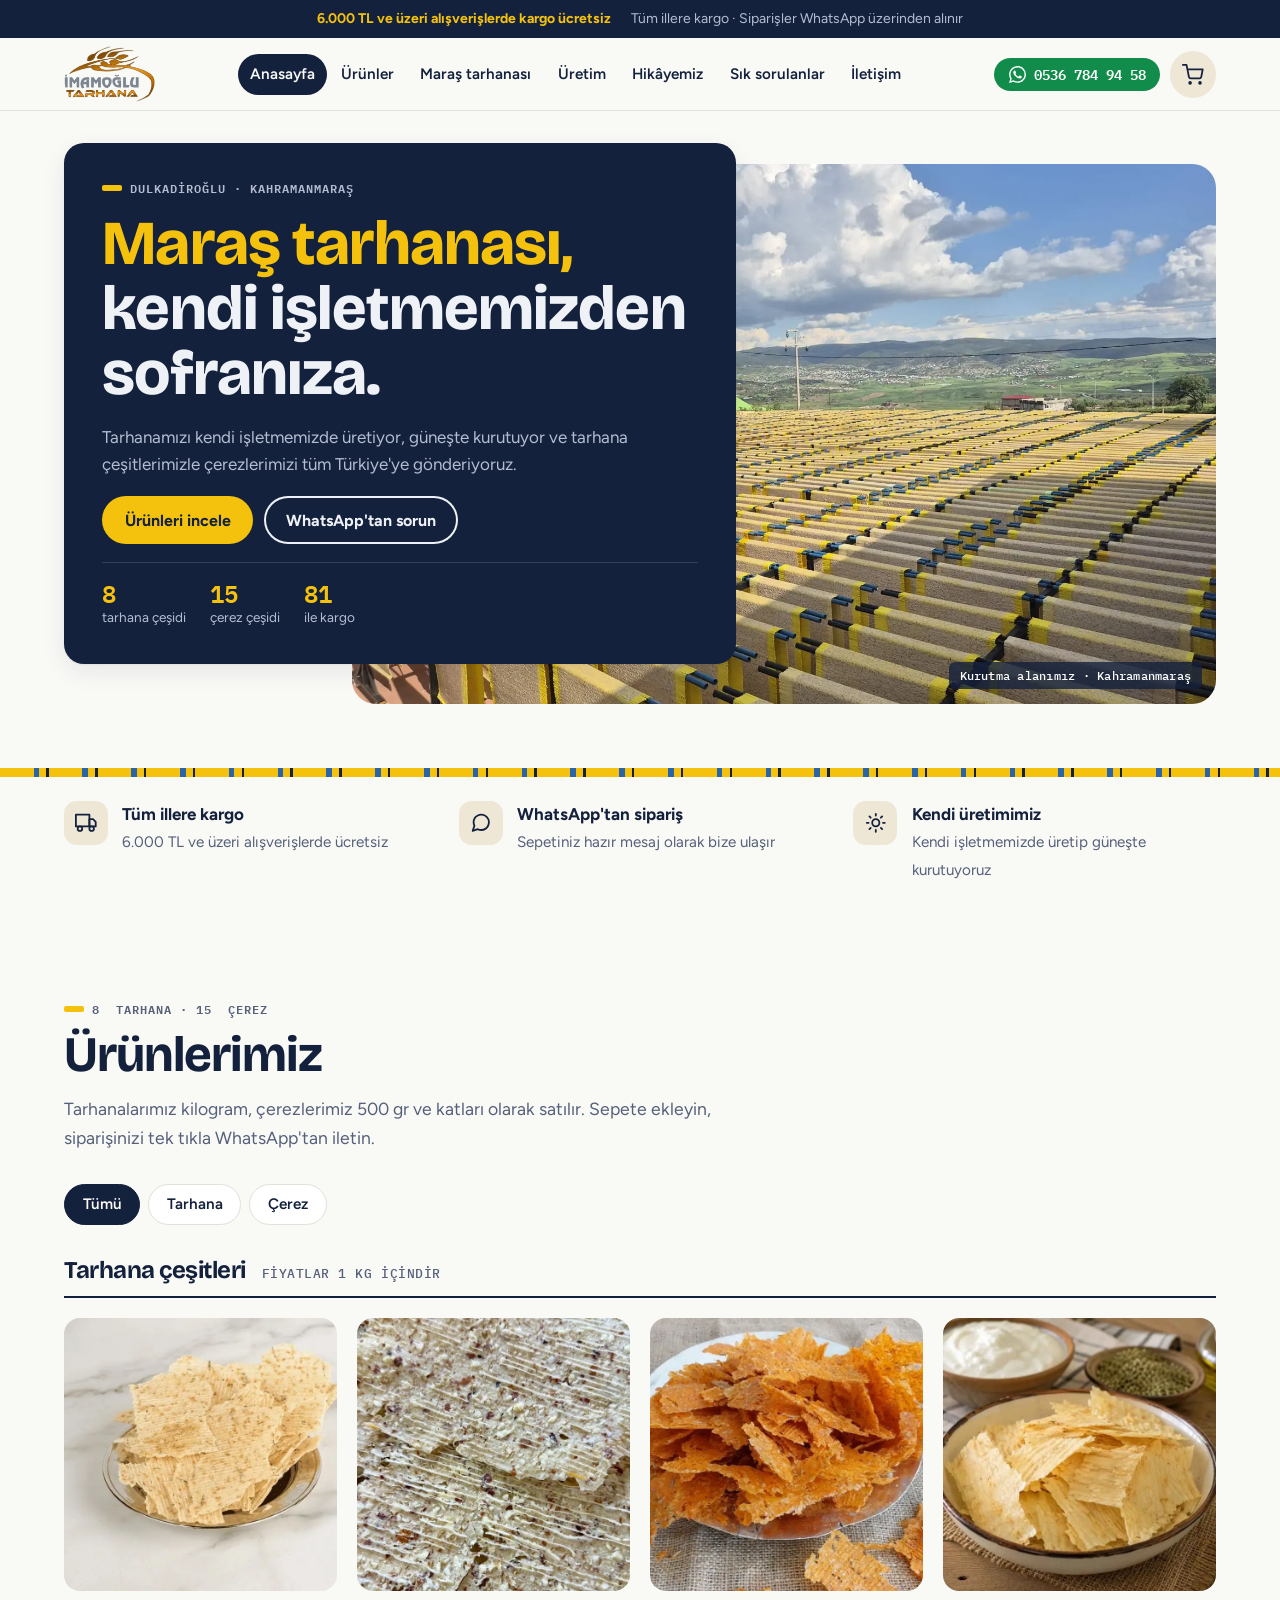
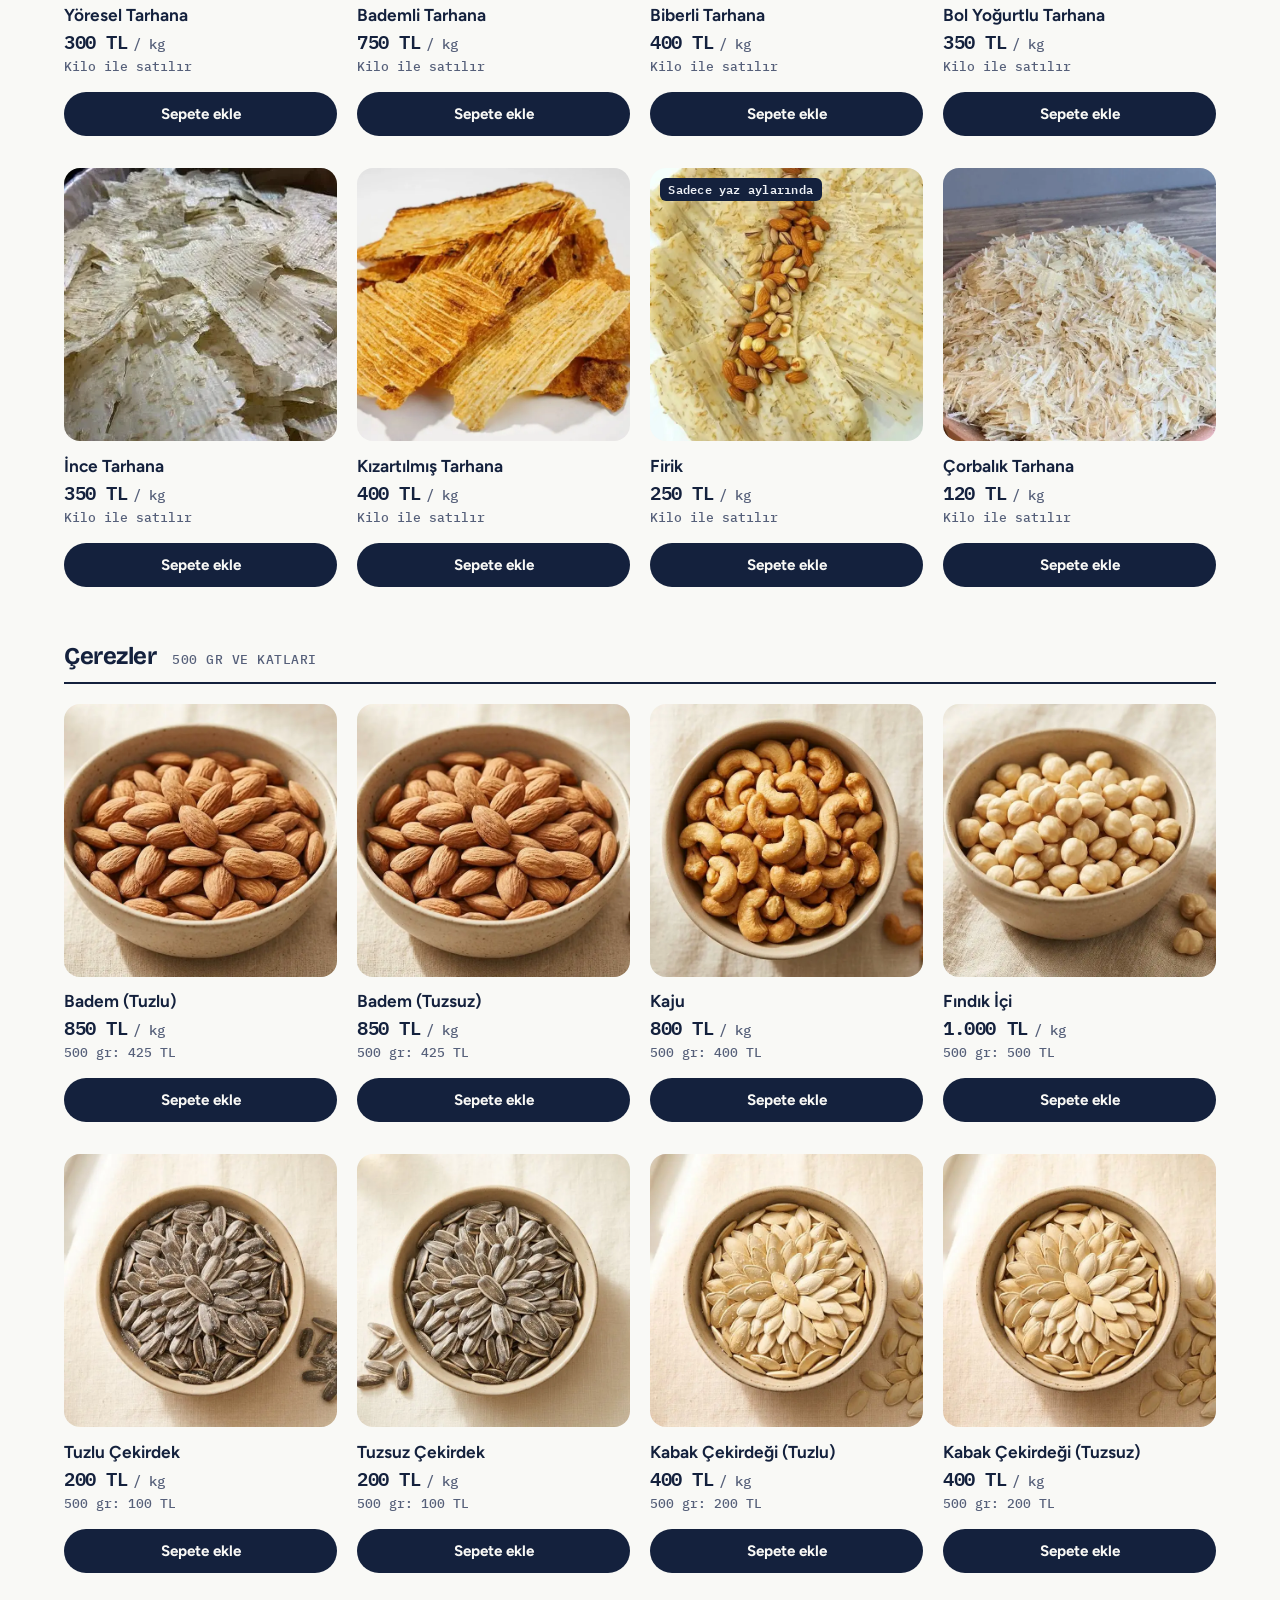
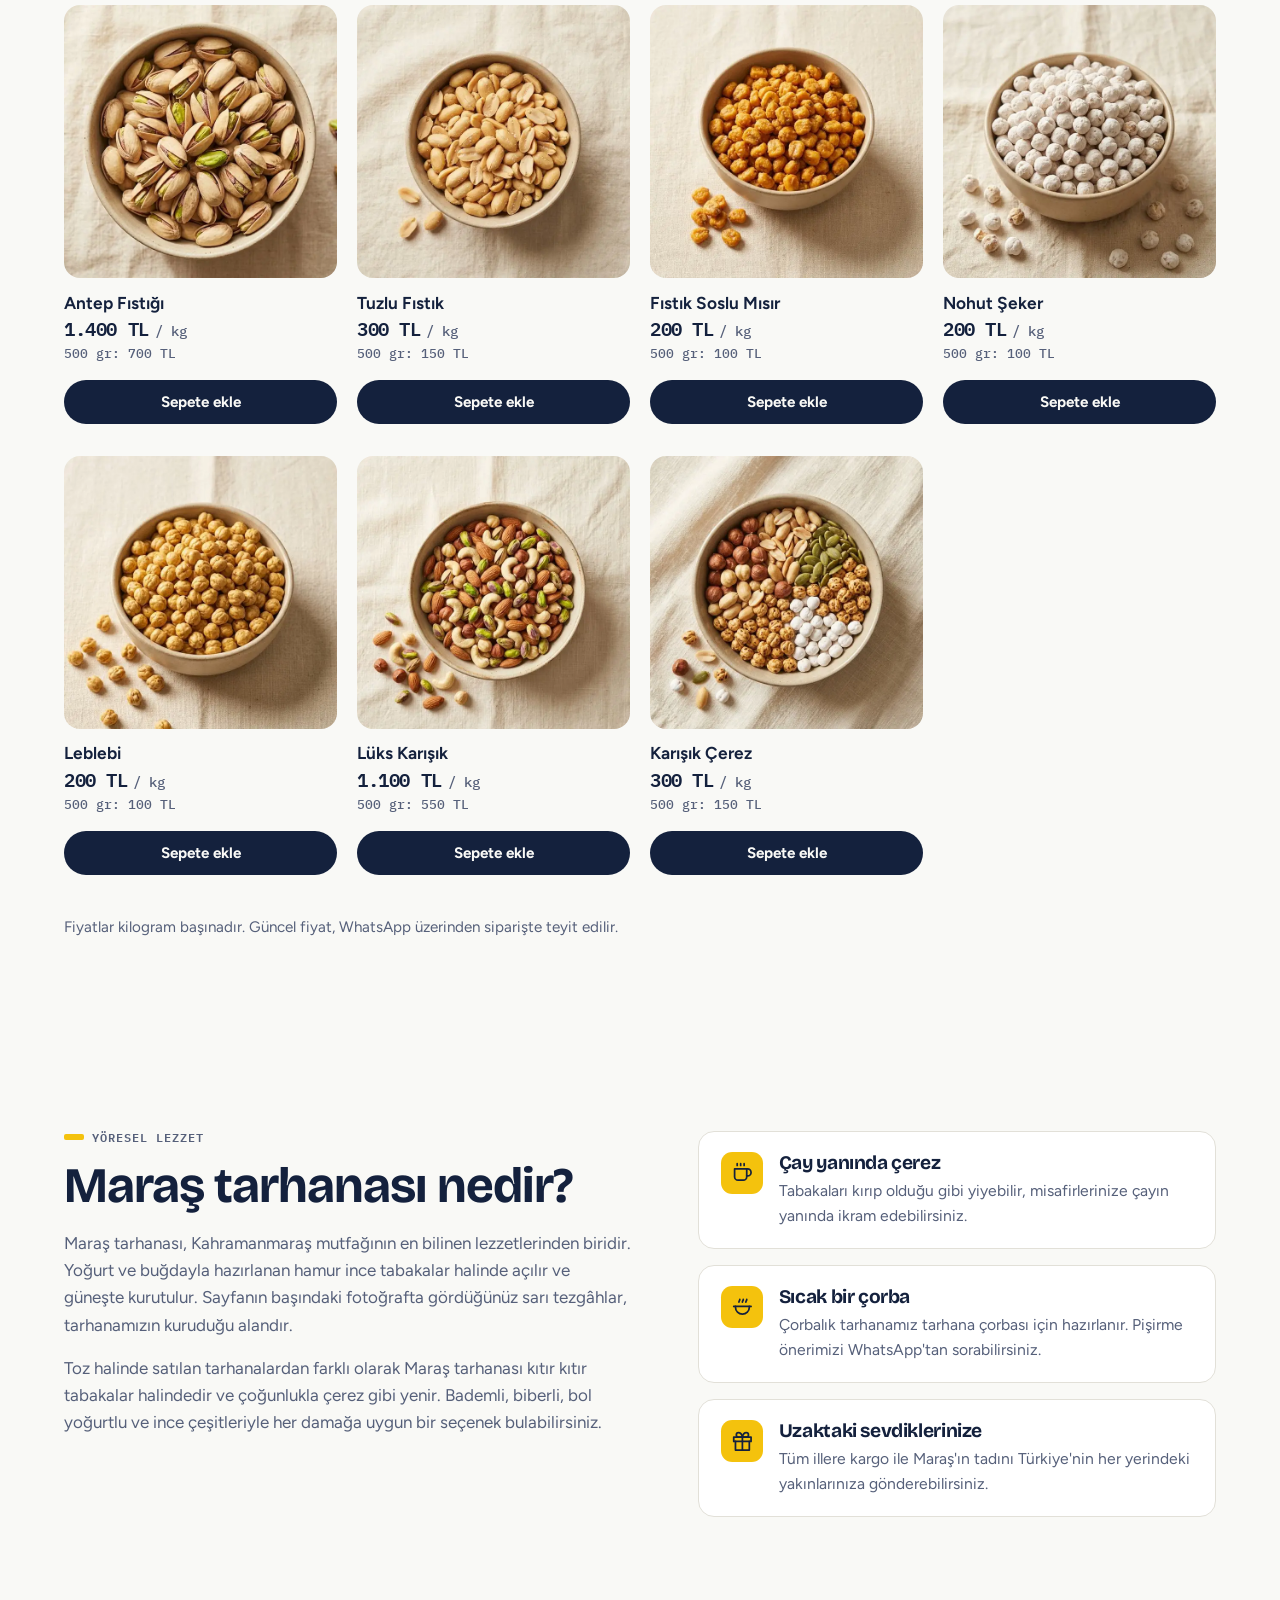
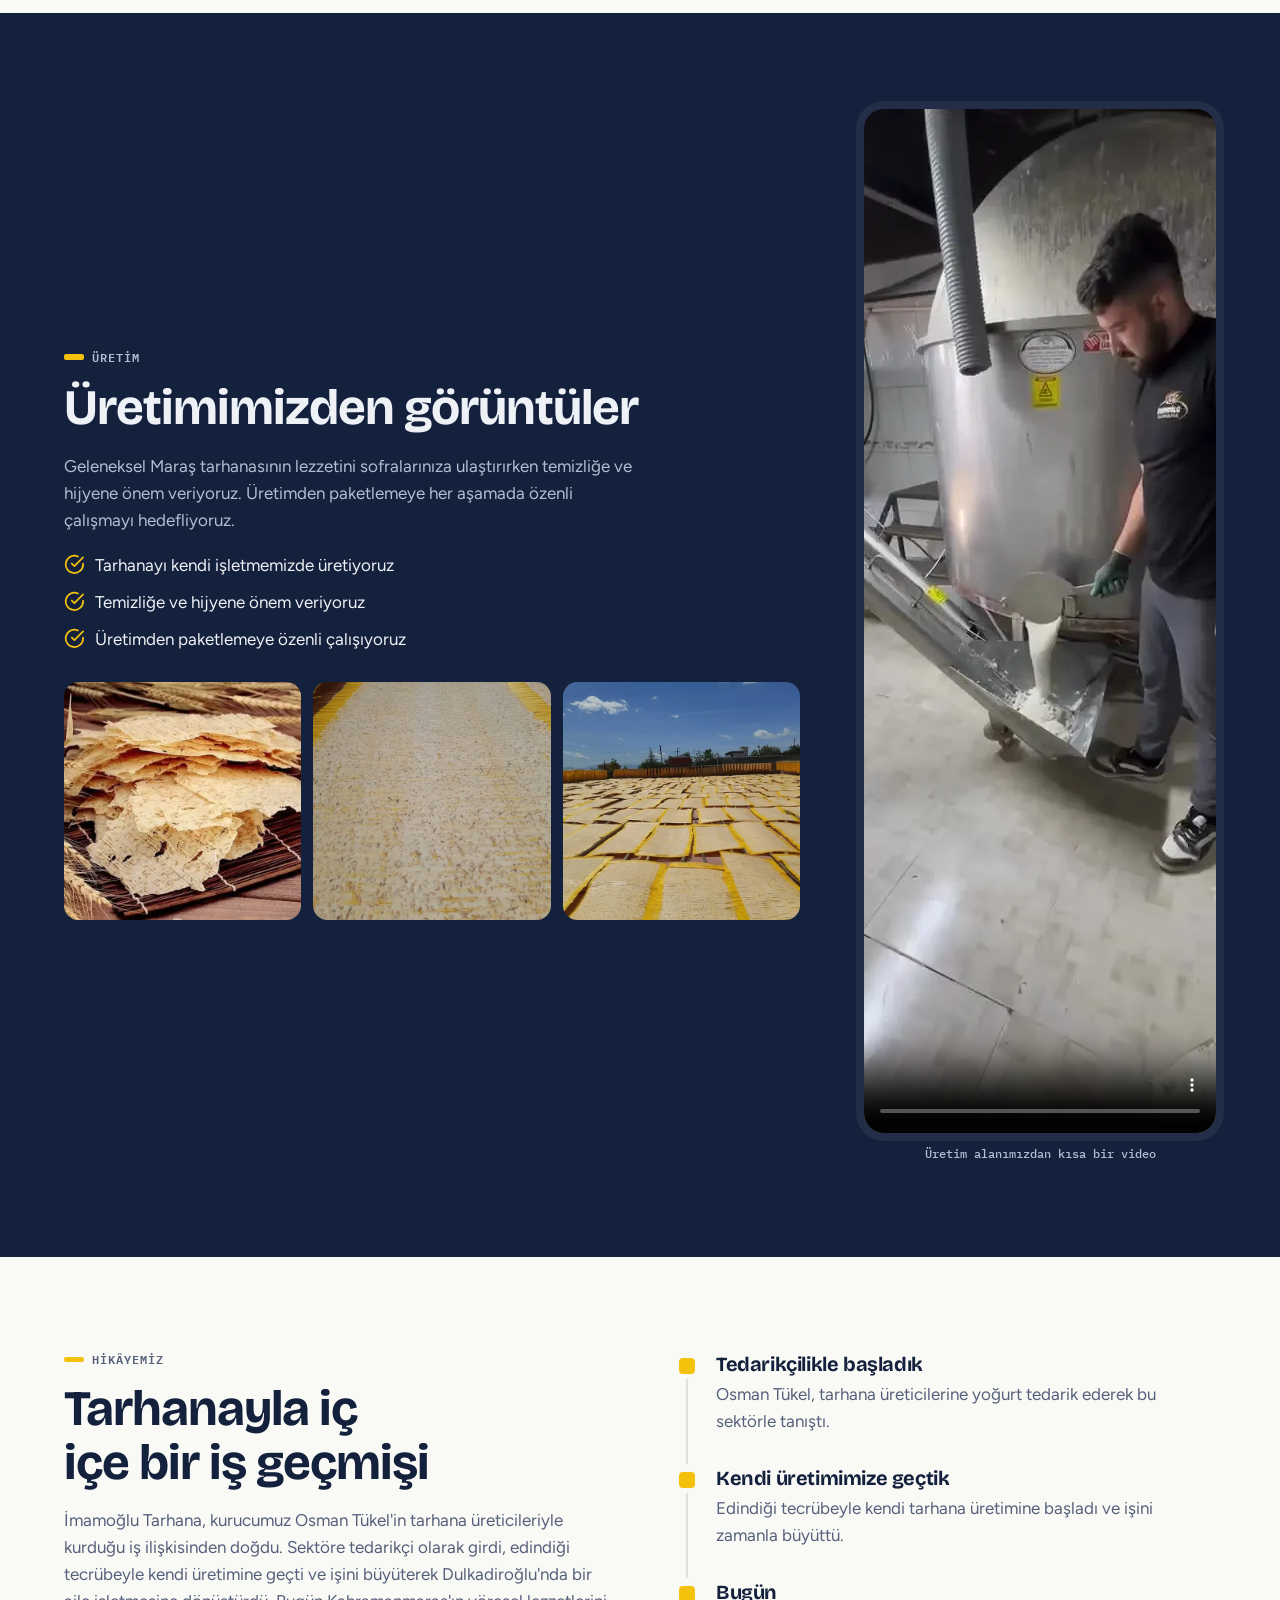
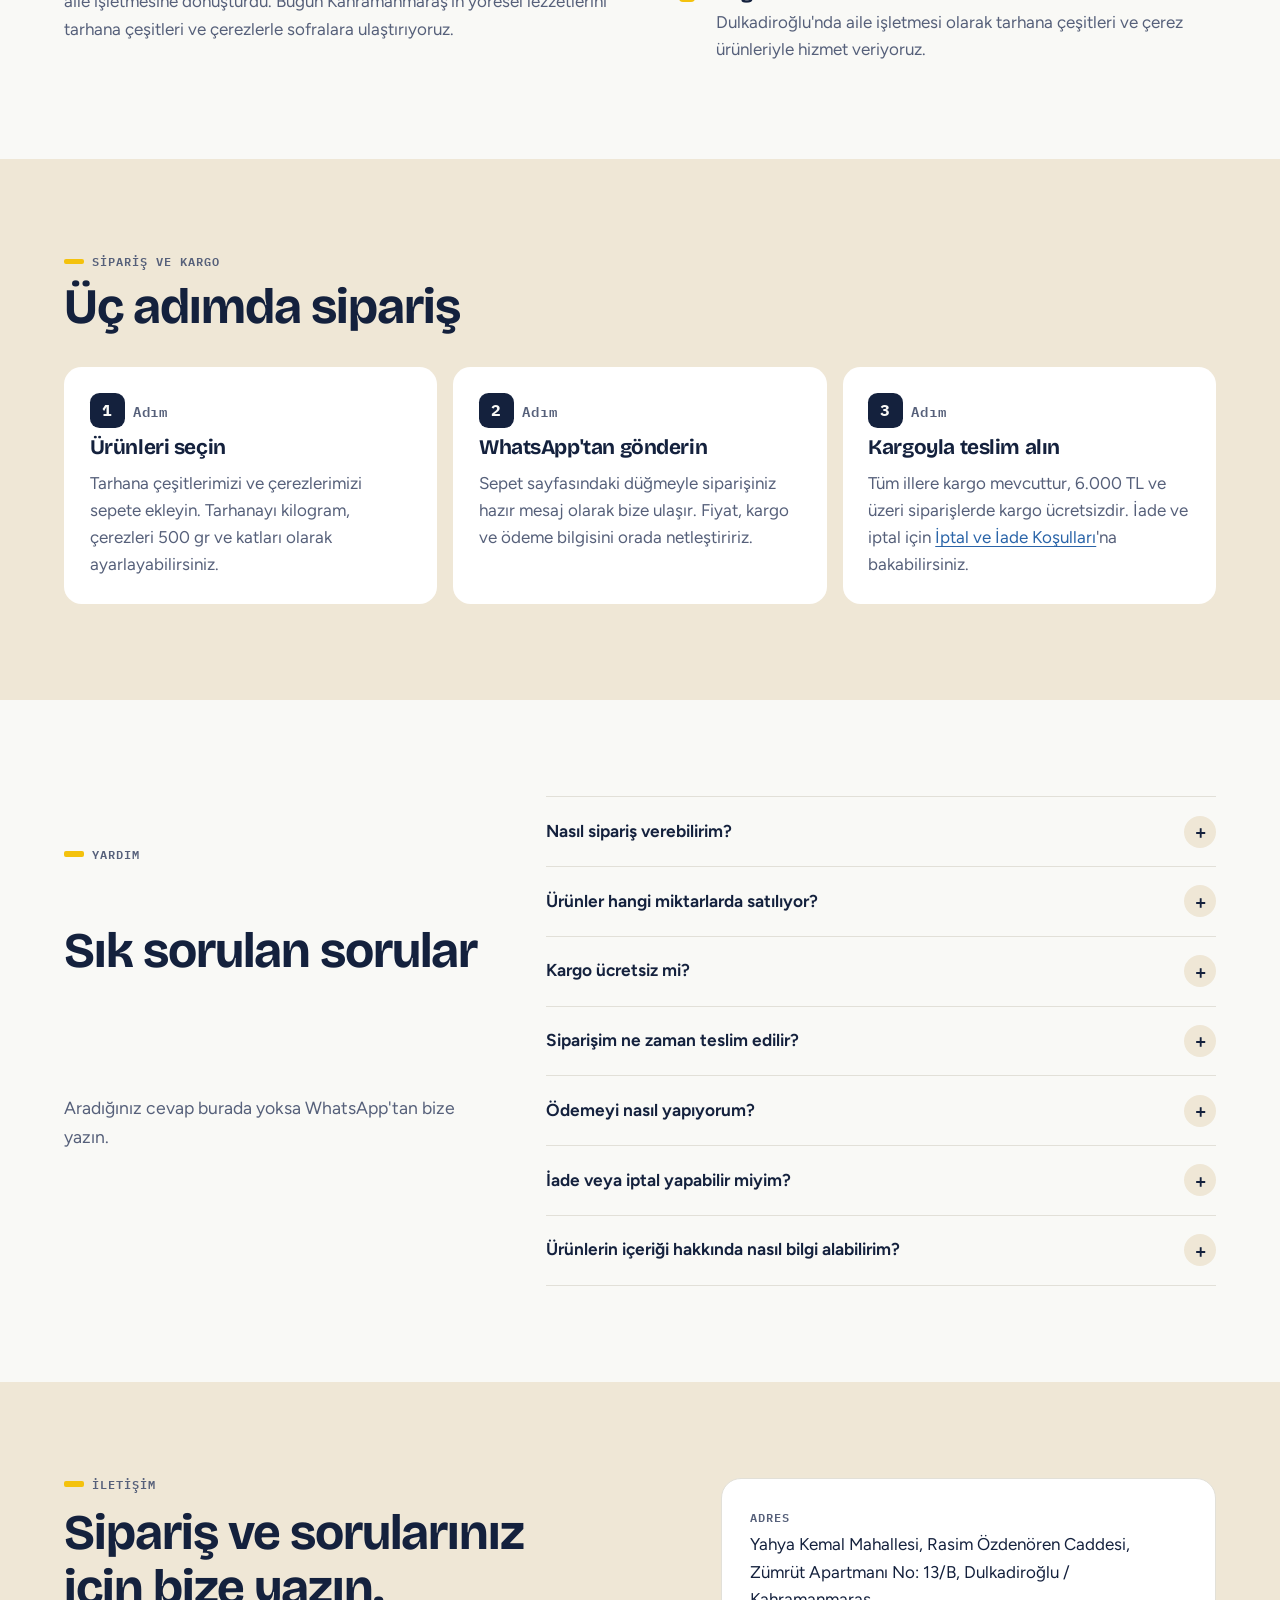
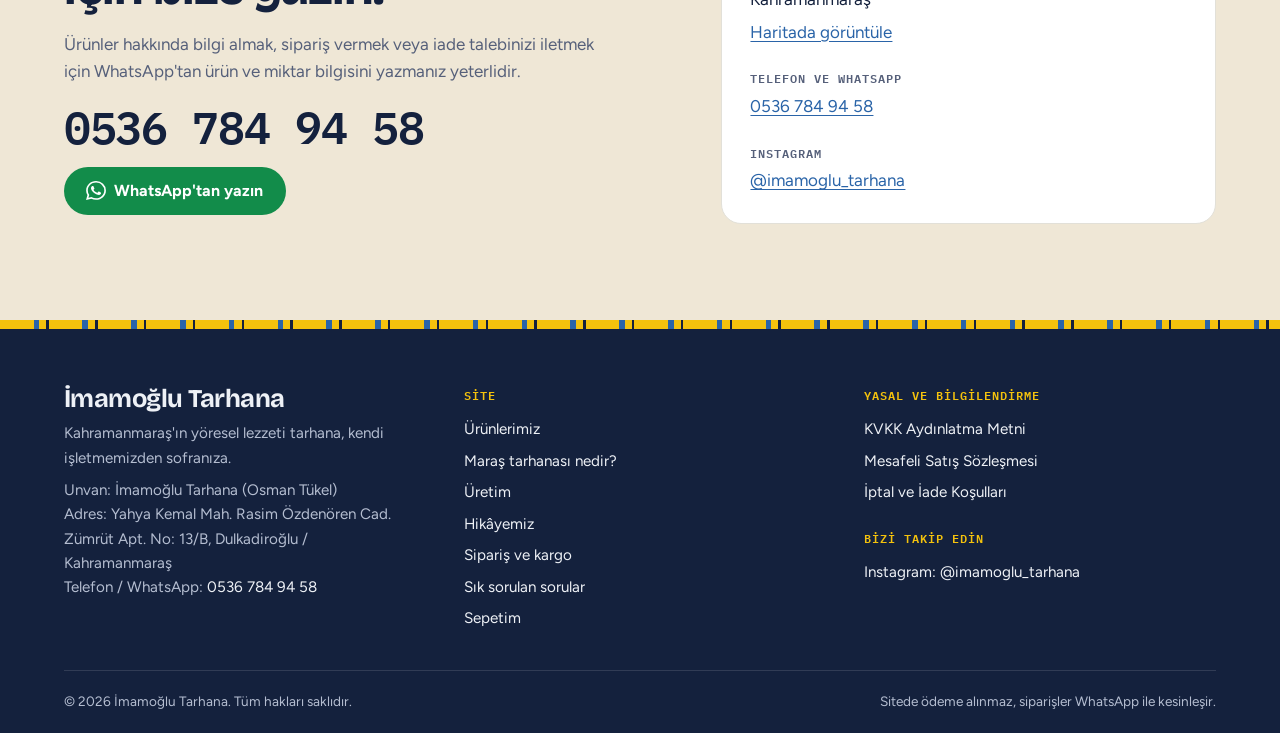
==== commit 5879062e: "Siteyi baştan tasarla, sepet fiyatlarını tek listeden oku - Yeni görsel kimlik: kurutma tezgâhı sarı" ====
--- a/index.html
+++ b/index.html
@@ -2,266 +2,144 @@
 <html lang="tr">
 <head>
   <meta charset="UTF-8">
-  <meta name="viewport" content="width=device-width, initial-scale=1.0">
-  <title>İmamoğlu Tarhana | Kahramanmaraş Yöresel Tarhana ve Çerez</title>
-  <meta name="description" content="İmamoğlu Tarhana'nın Kahramanmaraş'ta üretilen tarhana çeşitlerini ve çerez ürünlerini keşfedin. Siparişler WhatsApp üzerinden alınır, tüm illere kargo mevcuttur.">
-  <meta name="theme-color" content="#7a4607">
+  <meta name="viewport" content="width=device-width, initial-scale=1.0, viewport-fit=cover">
+  <title>İmamoğlu Tarhana | Kahramanmaraş Yöresel Maraş Tarhanası ve Çerez</title>
+  <meta name="description" content="Kahramanmaraş'ta kendi işletmemizde ürettiğimiz Maraş tarhanası çeşitleri ve çerezler. Sepetinizi hazırlayın, siparişinizi WhatsApp'tan iletin; tüm illere kargo, 6.000 TL üzeri ücretsiz.">
+  <meta name="theme-color" content="#14213d">
   <link rel="canonical" href="https://imamoglutarhana.com/">
   <meta property="og:type" content="website">
   <meta property="og:locale" content="tr_TR">
   <meta property="og:site_name" content="İmamoğlu Tarhana">
-  <meta property="og:title" content="İmamoğlu Tarhana | Kahramanmaraş Yöresel Tarhana ve Çerez">
-  <meta property="og:description" content="İmamoğlu Tarhana'nın Kahramanmaraş'ta üretilen tarhana çeşitlerini ve çerez ürünlerini keşfedin. Siparişler WhatsApp üzerinden alınır, tüm illere kargo mevcuttur.">
+  <meta property="og:title" content="İmamoğlu Tarhana | Kahramanmaraş Yöresel Maraş Tarhanası ve Çerez">
+  <meta property="og:description" content="Kahramanmaraş'ta kendi işletmemizde ürettiğimiz Maraş tarhanası çeşitleri ve çerezler. Sepetinizi hazırlayın, siparişinizi WhatsApp'tan iletin; tüm illere kargo, 6.000 TL üzeri ücretsiz.">
   <meta property="og:url" content="https://imamoglutarhana.com/">
-  <meta property="og:image" content="https://imamoglutarhana.com/images/banner.jpg">
+  <meta property="og:image" content="https://imamoglutarhana.com/images/og-gorsel.jpg">
+  <meta property="og:image:width" content="1200">
+  <meta property="og:image:height" content="630">
+  <meta property="og:image:alt" content="İmamoğlu Tarhana kurutma alanında güneşte kuruyan tarhana tezgâhları">
   <meta name="twitter:card" content="summary_large_image">
-  <link rel="icon" type="image/png" href="images/favicon.png">
+  <link rel="icon" type="image/png" sizes="32x32" href="images/favicon-32.png">
+  <link rel="icon" type="image/png" sizes="192x192" href="images/favicon.png">
+  <link rel="apple-touch-icon" href="images/apple-touch-icon.png">
   <link rel="preconnect" href="https://fonts.googleapis.com">
   <link rel="preconnect" href="https://fonts.gstatic.com" crossorigin>
-  <link href="https://fonts.googleapis.com/css2?family=Fraunces:opsz,wght@9..144,600;9..144,700&family=Open+Sans:wght@400;600;700;800&display=swap" rel="stylesheet">
+  <link href="https://fonts.googleapis.com/css2?family=Bricolage+Grotesque:opsz,wght@12..96,500..800&family=Figtree:wght@400;500;600;700&family=IBM+Plex+Mono:wght@500;600&display=swap" rel="stylesheet">
   <link rel="stylesheet" href="style.css">
-  <script type="application/ld+json">
-  {"@context":"https://schema.org","@type":"LocalBusiness","name":"İmamoğlu Tarhana","telephone":"+905367849458",
-   "address":{"@type":"PostalAddress","streetAddress":"Yahya Kemal Mahallesi, Rasim Özdenören Caddesi, Zümrüt Apartmanı No: 13/B","addressLocality":"Dulkadiroğlu","addressRegion":"Kahramanmaraş","addressCountry":"TR"},
-   "sameAs":["https://www.instagram.com/imamoglu_tarhana"]}
-  </script>
-  <script src="sepet.js" defer></script>
+  <link rel="preload" as="image" type="image/webp" href="images/hero.webp" imagesrcset="images/hero-800.webp 800w, images/hero.webp 1600w" imagesizes="(min-width: 60rem) 70vw, 100vw">
+  <script type="application/ld+json">{"@context": "https://schema.org", "@type": "LocalBusiness", "@id": "https://imamoglutarhana.com/#isletme", "name": "İmamoğlu Tarhana", "url": "https://imamoglutarhana.com/", "logo": "https://imamoglutarhana.com/images/logo.png", "image": "https://imamoglutarhana.com/images/hero.jpg", "description": "Kahramanmaraş Dulkadiroğlu'nda kendi işletmesinde Maraş tarhanası üreten aile işletmesi. Tarhana çeşitleri ve çerezler, tüm illere kargo.", "telephone": "+905367849458", "founder": {"@type": "Person", "name": "Osman Tükel"}, "areaServed": {"@type": "Country", "name": "Türkiye"}, "address": {"@type": "PostalAddress", "streetAddress": "Yahya Kemal Mahallesi, Rasim Özdenören Caddesi, Zümrüt Apartmanı No: 13/B", "addressLocality": "Dulkadiroğlu", "addressRegion": "Kahramanmaraş", "addressCountry": "TR"}, "sameAs": ["https://www.instagram.com/imamoglu_tarhana"]}</script>
+  <script type="application/ld+json">{"@context": "https://schema.org", "@type": "FAQPage", "mainEntity": [{"@type": "Question", "name": "Nasıl sipariş verebilirim?", "acceptedAnswer": {"@type": "Answer", "text": "Ürünleri sepete ekleyin, sepet sayfasında \"WhatsApp ile sipariş ver\" düğmesine basın. Siparişiniz hazır bir mesaj olarak WhatsApp'ta bize ulaşır; ödeme ve teslimat ayrıntılarını orada birlikte netleştiririz."}}, {"@type": "Question", "name": "Ürünler hangi miktarlarda satılıyor?", "acceptedAnswer": {"@type": "Answer", "text": "Tarhanalarımız kilogram olarak (1 kg, 2 kg, 3 kg...), çerezlerimiz 500 gr ve katları olarak satılır. Sepette miktarı artı ve eksi düğmeleriyle ya da kutuya yazarak ayarlayabilirsiniz."}}, {"@type": "Question", "name": "Kargo ücretsiz mi?", "acceptedAnswer": {"@type": "Answer", "text": "6.000 TL ve üzerindeki alışverişlerde kargo ücretsizdir. Daha düşük tutarlı siparişlerde kargo ücreti gönderim adresine göre değişebilir; sipariş öncesinde bilgi verilir."}}, {"@type": "Question", "name": "Siparişim ne zaman teslim edilir?", "acceptedAnswer": {"@type": "Answer", "text": "Teslimat süresi gönderim adresine ve kargo yoğunluğuna göre değişir. Tahmini süreyi sipariş vermeden önce WhatsApp'tan sorabilirsiniz."}}, {"@type": "Question", "name": "Ödemeyi nasıl yapıyorum?", "acceptedAnswer": {"@type": "Answer", "text": "Ödeme yöntemi WhatsApp'taki görüşmede, siparişiniz netleşirken bildirilir. Sitede kart bilgisi alınmaz."}}, {"@type": "Question", "name": "İade veya iptal yapabilir miyim?", "acceptedAnswer": {"@type": "Answer", "text": "Kargoya verilmeden önce siparişinizi iptal edebilirsiniz. İade koşulları gıda ürünlerinin özelliklerine göre değişir; ayrıntılar İptal ve İade Koşulları sayfasındadır."}}, {"@type": "Question", "name": "Ürünlerin içeriği hakkında nasıl bilgi alabilirim?", "acceptedAnswer": {"@type": "Answer", "text": "İlgilendiğiniz ürünün adını belirterek WhatsApp üzerinden bize yazabilirsiniz."}}]}</script>
+  <script src="urunler.js" defer></script>
+  <script src="site.js" defer></script>
 </head>
 <body>
 <a class="atla" href="#icerik">İçeriğe geç</a>
-<div class="duyuru"><div class="kapsayici"><strong>6.000 TL ve üzeri alışverişlerde kargo ücretsiz</strong><span>Tüm illere kargo. Siparişler WhatsApp üzerinden alınır.</span></div></div>
+<div class="gorunmez" id="duyuru-alani" role="status" aria-live="polite"></div>
+<div class="duyuru"><div class="kapsayici"><strong>6.000 TL ve üzeri alışverişlerde kargo ücretsiz</strong><span>Tüm illere kargo · Siparişler WhatsApp üzerinden alınır</span></div></div>
 <header class="site-ust">
-  <div class="ana-serit">
-    <div class="kapsayici">
-      <a href="#anasayfa" aria-label="İmamoğlu Tarhana ana sayfa"><img class="logo" src="images/logo.png" alt="İmamoğlu Tarhana" width="92" height="60"></a>
-      <nav id="ana-menu" aria-label="Ana menü">
+  <div class="kapsayici">
+    <a class="logo-link" href="#anasayfa" aria-label="İmamoğlu Tarhana ana sayfa"><picture><source type="image/webp" srcset="images/logo.webp"><img class="logo" src="images/logo.png" alt="İmamoğlu Tarhana" width="360" height="235"></picture></a>
+    <nav id="ana-menu" aria-label="Ana menü">
         <a href="#anasayfa">Anasayfa</a>
-        <a href="#urunler">Ürünlerimiz</a>
+        <a href="#urunler">Ürünler</a>
+        <a href="#maras-tarhanasi">Maraş tarhanası</a>
         <a href="#uretim">Üretim</a>
         <a href="#hakkimizda">Hikâyemiz</a>
-        <a href="#siparis-bilgileri">Sipariş</a>
         <a href="#sss">Sık sorulanlar</a>
         <a href="#iletisim">İletişim</a>
-      </nav>
-      <div class="ust-sag">
-        <a class="wa-pill" href="https://wa.me/905367849458" target="_blank" rel="noopener noreferrer"><img src="images/whatsapp.svg" alt="" width="18" height="18"><span>0536 784 94 58</span></a>
-        <a class="sepet-link" href="sepet.html" aria-label="Sepetim"><svg viewBox="0 0 24 24" fill="none" stroke="currentColor" stroke-width="2" stroke-linecap="round" stroke-linejoin="round" aria-hidden="true"><circle cx="9" cy="21" r="1"/><circle cx="20" cy="21" r="1"/><path d="M1 1h4l2.68 13.39a2 2 0 0 0 2 1.61h9.72a2 2 0 0 0 2-1.61L23 6H6"/></svg><span class="sepet-sayac" id="sepet-sayac" hidden>0</span></a>
-      </div>
-      <button class="menu-dugme" type="button" aria-expanded="false" aria-controls="ana-menu" aria-label="Menüyü aç"><span></span></button>
-    </div>
+    </nav>
+    <div class="ust-sag">
+      <a class="wa-hap" href="https://wa.me/905367849458" target="_blank" rel="noopener noreferrer" aria-label="WhatsApp: 0536 784 94 58"><img src="images/whatsapp.svg" alt="" width="18" height="18"><span>0536 784 94 58</span></a>
+      <a class="sepet-link" href="sepet.html" aria-label="Sepetim"><svg viewBox="0 0 24 24" fill="none" stroke="currentColor" stroke-width="2" stroke-linecap="round" stroke-linejoin="round" aria-hidden="true"><circle cx="9" cy="21" r="1"/><circle cx="20" cy="21" r="1"/><path d="M1 1h4l2.68 13.39a2 2 0 0 0 2 1.61h9.72a2 2 0 0 0 2-1.61L23 6H6"/></svg><span class="sepet-sayac" hidden>0</span></a>
+    </div>
+    <button class="menu-dugme" type="button" aria-expanded="false" aria-controls="ana-menu" aria-label="Menüyü aç"><span></span></button>
   </div>
 </header>
 <main id="icerik">
 
-  <section class="hero" id="anasayfa">
-    <img class="hero-gorsel" src="images/hero.jpg" alt="Kurutma alanında sıra sıra dizilmiş tarhana tezgâhları" width="1600" height="1200" fetchpriority="high">
+  <section class="hero" id="anasayfa" aria-labelledby="hero-baslik">
     <div class="kapsayici hero-ic">
-      <div class="hero-yazi">
-        <h1>Maraş tarhanası, kendi işletmemizden sofranıza.</h1>
-        <p>Maraş tarhanası, Kahramanmaraş mutfağının sevilen yöresel lezzetlerinden biridir. İmamoğlu Tarhana olarak tarhanamızı kendi işletmemizde üretiyor, tarhana çeşitlerimizi ve çerez ürünlerimizi sizlerle buluşturuyoruz.</p>
+      <figure class="hero-foto">
+        <picture>
+          <source type="image/webp" srcset="images/hero-800.webp 800w, images/hero.webp 1600w" sizes="(min-width: 60rem) 70vw, 100vw">
+          <img src="images/hero.jpg" srcset="images/hero-800.jpg 800w, images/hero.jpg 1600w" sizes="(min-width: 60rem) 70vw, 100vw" alt="Kurutma alanımızda sıra sıra dizilmiş, güneşte kuruyan tarhana tezgâhları" width="1600" height="1200" fetchpriority="high">
+        </picture>
+        <figcaption>Kurutma alanımız · Kahramanmaraş</figcaption>
+      </figure>
+      <div class="hero-panel">
+        <span class="ust-etiket">Dulkadiroğlu · Kahramanmaraş</span>
+        <h1 id="hero-baslik"><em>Maraş tarhanası,</em> kendi işletmemizden sofranıza.</h1>
+        <p>Tarhanamızı kendi işletmemizde üretiyor, güneşte kurutuyor ve tarhana çeşitlerimizle çerezlerimizi tüm Türkiye'ye gönderiyoruz.</p>
         <div class="hero-butonlar">
           <a class="buton buton-ana" href="#urunler">Ürünleri incele</a>
-          <a class="buton buton-wa" href="https://wa.me/905367849458?text=Merhaba%2C%20%C4%B0mamo%C4%9Flu%20Tarhana%20%C3%BCr%C3%BCnleri%20hakk%C4%B1nda%20bilgi%20almak%20istiyorum." target="_blank" rel="noopener noreferrer"><img src="images/whatsapp.svg" alt="" width="18" height="18"> WhatsApp'tan yazın</a>
-        </div>
-      </div>
-    </div>
-  </section>
-
-  <ul class="avantaj">
-    <li><span class="ikon"><svg viewBox="0 0 24 24" fill="none" stroke="currentColor" stroke-width="2" stroke-linecap="round" stroke-linejoin="round" aria-hidden="true"><rect x="1" y="3" width="15" height="13"/><polygon points="16 8 20 8 23 11 23 16 16 16 16 8"/><circle cx="5.5" cy="18.5" r="2.5"/><circle cx="18.5" cy="18.5" r="2.5"/></svg></span><div><strong>Tüm illere kargo</strong><span>6.000 TL ve üzeri alışverişlerde ücretsiz</span></div></li>
-    <li><span class="ikon"><svg viewBox="0 0 24 24" fill="none" stroke="currentColor" stroke-width="2" stroke-linecap="round" stroke-linejoin="round" aria-hidden="true"><path d="M21 11.5a8.38 8.38 0 0 1-.9 3.8 8.5 8.5 0 0 1-7.6 4.7 8.38 8.38 0 0 1-3.8-.9L3 21l1.9-5.7a8.38 8.38 0 0 1-.9-3.8 8.5 8.5 0 0 1 4.7-7.6 8.38 8.38 0 0 1 3.8-.9h.5a8.48 8.48 0 0 1 8 8v.5z"/></svg></span><div><strong>WhatsApp'tan sipariş</strong><span>Sepetiniz hazır mesaj olarak bize ulaşır</span></div></li>
-    <li><span class="ikon"><svg viewBox="0 0 24 24" fill="none" stroke="currentColor" stroke-width="2" stroke-linecap="round" stroke-linejoin="round" aria-hidden="true"><line x1="16.5" y1="9.4" x2="7.5" y2="4.21"/><path d="M21 16V8a2 2 0 0 0-1-1.73l-7-4a2 2 0 0 0-2 0l-7 4A2 2 0 0 0 3 8v8a2 2 0 0 0 1 1.73l7 4a2 2 0 0 0 2 0l7-4A2 2 0 0 0 21 16z"/><polyline points="3.27 6.96 12 12.01 20.73 6.96"/><line x1="12" y1="22.08" x2="12" y2="12"/></svg></span><div><strong>Kendi üretimimiz</strong><span>Tarhanayı kendi işletmemizde üretiyoruz</span></div></li>
-  </ul>
-
-  <section class="bolum kapsayici" id="urunler" aria-labelledby="urunler-baslik">
-    <div class="bolum-baslik">
-      <h2 id="urunler-baslik">Ürünlerimiz</h2>
-      <p>Tarhanalarımız kilogram, çerezlerimiz 500 gr ve katları olarak satılır. Sepete ekleyin, siparişinizi tek tıkla WhatsApp'tan iletin.</p>
-    </div>
-    <div class="filtre" role="group" aria-label="Ürün kategorisi">
-      <button class="chip" type="button" data-filtre="tumu" aria-pressed="true">Tümü</button>
-      <button class="chip" type="button" data-filtre="tarhana" aria-pressed="false">Tarhana</button>
-      <button class="chip" type="button" data-filtre="cerez" aria-pressed="false">Çerez</button>
-    </div>
-
-    <div class="urun-grup" data-kategori="tarhana">
-      <h3 class="grup-baslik">Tarhana çeşitleri <small>Kilogram olarak satılır</small></h3>
-      <div class="urun-izgara">
-        <div class="urun" data-adim="1000">
-          <img src="images/urunler/yoresel-tarhana.jpg" alt="Yöresel tarhana" width="640" height="640" loading="lazy">
-          <h4>Yöresel Tarhana</h4>
-       
-          <span class="fiyat">300 TL<small> / kg</small></span>
-          <button class="sepete-ekle" type="button">Sepete ekle</button>
-        </div>
-        <div class="urun" data-adim="1000">
-          <img src="images/urunler/bademli-tarhana.jpg" alt="Bademli tarhana" width="640" height="640" loading="lazy">
-          <h4>Bademli Tarhana</h4>
-        
-          <span class="fiyat">750 TL<small> / kg</small></span>
-          <button class="sepete-ekle" type="button">Sepete ekle</button>
-        </div>
-        <div class="urun" data-adim="1000">
-          <img src="images/urunler/biberli-tarhana.jpg" alt="Biberli tarhana" width="640" height="640" loading="lazy">
-          <h4>Biberli Tarhana</h4>
-        
-          <span class="fiyat">400 TL<small> / kg</small></span>
-          <button class="sepete-ekle" type="button">Sepete ekle</button>
-        </div>
-        <div class="urun" data-adim="1000">
-          <img src="images/urunler/bol-yogurtlu-tarhana.jpg" alt="Bol yoğurtlu tarhana" width="640" height="640" loading="lazy">
-          <h4>Bol Yoğurtlu Tarhana</h4>
-        
-          <span class="fiyat">350 TL<small> / kg</small></span>
-          <button class="sepete-ekle" type="button">Sepete ekle</button>
-        </div>
-                <div class="urun" data-adim="1000">
-          <img src="images/urunler/ince-tarhana.jpg" alt="İnce tarhana" width="640" height="640" loading="lazy">
-          <h4>İnce Tarhana</h4>
-          <span class="fiyat">350 TL<small> / kg</small></span>
-          <button class="sepete-ekle" type="button">Sepete ekle</button>
-        </div>
-        <div class="urun" data-adim="1000">
-          <img src="images/urunler/kizartilmis-tarhana.jpg" alt="Kızartılmış tarhana" width="640" height="640" loading="lazy">
-          <h4>Kızartılmış Tarhana</h4>
-        
-          <span class="fiyat">400 TL<small> / kg</small></span>
-          <button class="sepete-ekle" type="button">Sepete ekle</button>
-        </div>
-        <div class="urun" data-adim="1000">
-        <span class="urun-etiket">Sadece yaz aylarında</span>
-          <img src="images/urunler/firik.jpg" alt="Firik" width="640" height="640" loading="lazy">
-          <h4>Firik</h4>
-        
-          <span class="fiyat">250 TL<small> / kg</small></span>
-          <button class="sepete-ekle" type="button">Sepete ekle</button>
-        </div>
-        <div class="urun" data-adim="1000">
-          <img src="images/urunler/corbalik-tarhana.jpg" alt="Çorbalık tarhana" width="640" height="640" loading="lazy">
-          <h4>Çorbalık Tarhana</h4>
-        
-          <span class="fiyat">120 TL<small> / kg</small></span>
-          <button class="sepete-ekle" type="button">Sepete ekle</button>
-        </div>
-      </div>
-    </div>
-
-    <div class="urun-grup" data-kategori="cerez">
-      <h3 class="grup-baslik">Çerezler <small>500 gr ve katları olarak satılır</small></h3>
-      <div class="urun-izgara">
-        <div class="urun" data-adim="500">
-          <img src="images/urunler/badem.jpg" alt="Tuzlu badem" width="640" height="640" loading="lazy">
-          <h4>Badem (Tuzlu)</h4>
-          <span class="fiyat">850 TL<small> / kg</small></span>
-        <span class="fiyat-alt">500 gr: 425 TL</span>
-          <button class="sepete-ekle" type="button">Sepete ekle</button>
-        </div>
-        <div class="urun" data-adim="500">
-          <img src="images/urunler/badem.jpg" alt="Tuzsuz badem" width="640" height="640" loading="lazy">
-          <h4>Badem (Tuzsuz)</h4>
-          <span class="fiyat">850 TL<small> / kg</small></span>
-        <span class="fiyat-alt">500 gr: 425 TL</span>
-          <button class="sepete-ekle" type="button">Sepete ekle</button>
-        </div>
-        <div class="urun" data-adim="500">
-          <img src="images/urunler/kaju.jpg" alt="Kaju" width="640" height="640" loading="lazy">
-          <h4>Kaju</h4>
-          <span class="fiyat">800 TL<small> / kg</small></span>
-        <span class="fiyat-alt">500 gr: 400 TL</span>
-          <button class="sepete-ekle" type="button">Sepete ekle</button>
-        </div>
-        <div class="urun" data-adim="500">
-          <img src="images/urunler/findik.jpg" alt="Fındık içi" width="640" height="640" loading="lazy">
-          <h4>Fındık İçi</h4>
-          <span class="fiyat">1000 TL<small> / kg</small></span>
-        <span class="fiyat-alt">500 gr: 500 TL</span>
-          <button class="sepete-ekle" type="button">Sepete ekle</button>
-        </div>
-        <div class="urun" data-adim="500">
-          <img src="images/urunler/tuzlu-cekirdek.jpg" alt="Tuzlu çekirdek" width="640" height="640" loading="lazy">
-          <h4>Tuzlu Çekirdek</h4>
-          <span class="fiyat">200 TL<small> / kg</small></span>
-        <span class="fiyat-alt">500 gr: 100 TL</span>
-          <button class="sepete-ekle" type="button">Sepete ekle</button>
-        </div>
-        <div class="urun" data-adim="500">
-          <img src="images/urunler/tuzsuz-cekirdek.jpg" alt="Tuzsuz çekirdek" width="640" height="640" loading="lazy">
-          <h4>Tuzsuz Çekirdek</h4>
-          <span class="fiyat">200 TL<small> / kg</small></span>
-        <span class="fiyat-alt">500 gr: 100 TL</span>
-          <button class="sepete-ekle" type="button">Sepete ekle</button>
-        </div>
-        <div class="urun" data-adim="500">
-          <img src="images/urunler/kabak-tuzlu.jpg" alt="Tuzlu kabak çekirdeği" width="640" height="640" loading="lazy">
-          <h4>Kabak Çekirdeği (Tuzlu)</h4>
-          <span class="fiyat">400 TL<small> / kg</small></span>
-        <span class="fiyat-alt">500 gr: 200 TL</span>
-          <button class="sepete-ekle" type="button">Sepete ekle</button>
-        </div>
-        <div class="urun" data-adim="500">
-          <img src="images/urunler/kabak-tuzsuz.jpg" alt="Tuzsuz kabak çekirdeği" width="640" height="640" loading="lazy">
-          <h4>Kabak Çekirdeği (Tuzsuz)</h4>
-          <span class="fiyat">400 TL<small> / kg</small></span>
-        <span class="fiyat-alt">500 gr: 200 TL</span>
-          <button class="sepete-ekle" type="button">Sepete ekle</button>
-        </div>
-        <div class="urun" data-adim="500">
-          <img src="images/urunler/antep-fistigi.jpg" alt="Antep fıstığı" width="640" height="640" loading="lazy">
-          <h4>Antep Fıstığı</h4>
-          <span class="fiyat">1400 TL<small> / kg</small></span>
-        <span class="fiyat-alt">500 gr: 700 TL</span>
-          <button class="sepete-ekle" type="button">Sepete ekle</button>
-        </div>
-        <div class="urun" data-adim="500">
-          <img src="images/urunler/tuzlu-fistik.jpg" alt="Tuzlu yer fıstığı" width="640" height="640" loading="lazy">
-          <h4>Tuzlu Fıstık</h4>
-          <span class="fiyat">300 TL<small> / kg</small></span>
-        <span class="fiyat-alt">500 gr: 150 TL</span>
-          <button class="sepete-ekle" type="button">Sepete ekle</button>
-        </div>
-        <div class="urun" data-adim="500">
-          <img src="images/urunler/fistik-soslu-misir.jpg" alt="Fıstık soslu mısır" width="640" height="640" loading="lazy">
-          <h4>Fıstık Soslu Mısır</h4>
-          <span class="fiyat">200 TL<small> / kg</small></span>
-        <span class="fiyat-alt">500 gr: 100 TL</span>
-          <button class="sepete-ekle" type="button">Sepete ekle</button>
-        </div>
-        <div class="urun" data-adim="500">
-          <img src="images/urunler/nohut-seker.jpg" alt="Nohut şeker" width="640" height="640" loading="lazy">
-          <h4>Nohut Şeker</h4>
-          <span class="fiyat">200 TL<small> / kg</small></span>
-        <span class="fiyat-alt">500 gr: 100 TL</span>
-          <button class="sepete-ekle" type="button">Sepete ekle</button>
-        </div>
-        <div class="urun" data-adim="500">
-          <img src="images/urunler/leblebi.jpg" alt="Leblebi" width="640" height="640" loading="lazy">
-          <h4>Leblebi</h4>
-          <span class="fiyat">200 TL<small> / kg</small></span>
-        <span class="fiyat-alt">500 gr: 100 TL</span>
-          <button class="sepete-ekle" type="button">Sepete ekle</button>
-        </div>
-        <div class="urun" data-adim="500">
-          <img src="images/urunler/luks-karisik.jpg" alt="Lüks karışık çerez" width="640" height="640" loading="lazy">
-          <h4>Lüks Karışık</h4>
-          <span class="fiyat">1100 TL<small> / kg</small></span>
-        <span class="fiyat-alt">500 gr: 550 TL</span>
-          <button class="sepete-ekle" type="button">Sepete ekle</button>
-        </div>
-        <div class="urun" data-adim="500">
-          <img src="images/urunler/karisik.jpg" alt="Karışık çerez" width="640" height="640" loading="lazy">
-          <h4>Karışık Çerez</h4>
-          <span class="fiyat">300 TL<small> / kg</small></span>
-        <span class="fiyat-alt">500 gr: 150 TL</span>
-          <button class="sepete-ekle" type="button">Sepete ekle</button>
-        </div>
-      </div>
-    </div>
-    <p class="urun-notu">Fiyatlar kilogram başınadır. Güncel fiyat WhatsApp üzerinden siparişte teyit edilir.</p>
-  </section>
-
-  <section class="uretim kapsayici" id="uretim" aria-labelledby="uretim-baslik">
-    <div class="uretim-ic">
+          <a class="buton buton-cizgi" href="https://wa.me/905367849458?text=Merhaba%2C%20%C4%B0mamo%C4%9Flu%20Tarhana%20%C3%BCr%C3%BCnleri%20hakk%C4%B1nda%20bilgi%20almak%20istiyorum." target="_blank" rel="noopener noreferrer">WhatsApp'tan sorun</a>
+        </div>
+        <div class="hero-sayilar">
+          <div><strong data-urun-sayisi="tarhana">8</strong><span>tarhana çeşidi</span></div>
+          <div><strong data-urun-sayisi="cerez">15</strong><span>çerez çeşidi</span></div>
+          <div><strong>81</strong><span>ile kargo</span></div>
+        </div>
+      </div>
+    </div>
+  </section>
+
+  <section class="avantaj" aria-label="Neden İmamoğlu Tarhana">
+    <div class="serit" aria-hidden="true"></div>
+    <div class="kapsayici">
+      <ul>
+        <li><span class="ikon"><svg viewBox="0 0 24 24" fill="none" stroke="currentColor" stroke-width="2" stroke-linecap="round" stroke-linejoin="round" aria-hidden="true"><rect x="1" y="3" width="15" height="13"/><polygon points="16 8 20 8 23 11 23 16 16 16 16 8"/><circle cx="5.5" cy="18.5" r="2.5"/><circle cx="18.5" cy="18.5" r="2.5"/></svg></span><div><strong>Tüm illere kargo</strong><span>6.000 TL ve üzeri alışverişlerde ücretsiz</span></div></li>
+        <li><span class="ikon"><svg viewBox="0 0 24 24" fill="none" stroke="currentColor" stroke-width="2" stroke-linecap="round" stroke-linejoin="round" aria-hidden="true"><path d="M21 11.5a8.38 8.38 0 0 1-.9 3.8 8.5 8.5 0 0 1-7.6 4.7 8.38 8.38 0 0 1-3.8-.9L3 21l1.9-5.7a8.38 8.38 0 0 1-.9-3.8 8.5 8.5 0 0 1 4.7-7.6 8.38 8.38 0 0 1 3.8-.9h.5a8.48 8.48 0 0 1 8 8v.5z"/></svg></span><div><strong>WhatsApp'tan sipariş</strong><span>Sepetiniz hazır mesaj olarak bize ulaşır</span></div></li>
+        <li><span class="ikon"><svg viewBox="0 0 24 24" fill="none" stroke="currentColor" stroke-width="2" stroke-linecap="round" stroke-linejoin="round" aria-hidden="true"><circle cx="12" cy="12" r="4"/><path d="M12 2v2M12 20v2M4.93 4.93l1.41 1.41M17.66 17.66l1.41 1.41M2 12h2M20 12h2M6.34 17.66l-1.41 1.41M19.07 4.93l-1.41 1.41"/></svg></span><div><strong>Kendi üretimimiz</strong><span>Kendi işletmemizde üretip güneşte kurutuyoruz</span></div></li>
+      </ul>
+    </div>
+  </section>
+
+  <section class="bolum" id="urunler" aria-labelledby="urunler-baslik">
+    <div class="kapsayici">
+      <div class="bolum-baslik">
+        <span class="ust-etiket"><span data-urun-sayisi="tarhana">8</span>&nbsp;tarhana · <span data-urun-sayisi="cerez">15</span>&nbsp;çerez</span>
+        <h2 id="urunler-baslik">Ürünlerimiz</h2>
+        <p>Tarhanalarımız kilogram, çerezlerimiz 500 gr ve katları olarak satılır. Sepete ekleyin, siparişinizi tek tıkla WhatsApp'tan iletin.</p>
+      </div>
+      <div class="filtre" role="group" aria-label="Ürün kategorisi">
+        <button class="chip" type="button" data-filtre="tumu" aria-pressed="true">Tümü</button>
+        <button class="chip" type="button" data-filtre="tarhana" aria-pressed="false">Tarhana</button>
+        <button class="chip" type="button" data-filtre="cerez" aria-pressed="false">Çerez</button>
+      </div>
+      <noscript><p class="noscript-uyari">Ürünleri ve sepeti görmek için tarayıcınızda JavaScript açık olmalı. Siparişinizi doğrudan WhatsApp'tan da iletebilirsiniz: <a href="https://wa.me/905367849458">0536 784 94 58</a></p></noscript>
+
+      <div class="urun-grup" data-kategori="tarhana">
+        <h3 class="grup-baslik">Tarhana çeşitleri <small>Fiyatlar 1 kg içindir</small></h3>
+        <div class="urun-izgara" data-urun-izgara="tarhana"></div>
+      </div>
+
+      <div class="urun-grup" data-kategori="cerez">
+        <h3 class="grup-baslik">Çerezler <small>500 gr ve katları</small></h3>
+        <div class="urun-izgara" data-urun-izgara="cerez"></div>
+      </div>
+      <p class="urun-notu">Fiyatlar kilogram başınadır. Güncel fiyat, WhatsApp üzerinden siparişte teyit edilir.</p>
+    </div>
+  </section>
+
+  <section class="bolum" id="maras-tarhanasi" aria-labelledby="tarhana-baslik">
+    <div class="kapsayici tanitim">
+      <div class="tanitim-metin">
+        <span class="ust-etiket">Yöresel lezzet</span>
+        <h2 id="tarhana-baslik">Maraş tarhanası nedir?</h2>
+        <p>Maraş tarhanası, Kahramanmaraş mutfağının en bilinen lezzetlerinden biridir. Yoğurt ve buğdayla hazırlanan hamur ince tabakalar halinde açılır ve güneşte kurutulur. Sayfanın başındaki fotoğrafta gördüğünüz sarı tezgâhlar, tarhanamızın kuruduğu alandır.</p>
+        <p>Toz halinde satılan tarhanalardan farklı olarak Maraş tarhanası kıtır kıtır tabakalar halindedir ve çoğunlukla çerez gibi yenir. Bademli, biberli, bol yoğurtlu ve ince çeşitleriyle her damağa uygun bir seçenek bulabilirsiniz.</p>
+      </div>
+      <ul class="yeme">
+        <li><span class="ikon"><svg viewBox="0 0 24 24" fill="none" stroke="currentColor" stroke-width="2" stroke-linecap="round" stroke-linejoin="round" aria-hidden="true"><path d="M17 8h1a4 4 0 1 1 0 8h-1"/><path d="M3 8h14v9a4 4 0 0 1-4 4H7a4 4 0 0 1-4-4Z"/><line x1="6" y1="2" x2="6" y2="4"/><line x1="10" y1="2" x2="10" y2="4"/><line x1="14" y1="2" x2="14" y2="4"/></svg></span><h3>Çay yanında çerez</h3><p>Tabakaları kırıp olduğu gibi yiyebilir, misafirlerinize çayın yanında ikram edebilirsiniz.</p></li>
+        <li><span class="ikon"><svg viewBox="0 0 24 24" fill="none" stroke="currentColor" stroke-width="2" stroke-linecap="round" stroke-linejoin="round" aria-hidden="true"><path d="M2 12h20"/><path d="M20 12v1a8 8 0 0 1-16 0v-1"/><path d="M8 7c0-1.5 1-1.5 1-3M12 7c0-1.5 1-1.5 1-3M16 7c0-1.5 1-1.5 1-3"/></svg></span><h3>Sıcak bir çorba</h3><p>Çorbalık tarhanamız tarhana çorbası için hazırlanır. Pişirme önerimizi WhatsApp'tan sorabilirsiniz.</p></li>
+        <li><span class="ikon"><svg viewBox="0 0 24 24" fill="none" stroke="currentColor" stroke-width="2" stroke-linecap="round" stroke-linejoin="round" aria-hidden="true"><polyline points="20 12 20 22 4 22 4 12"/><rect x="2" y="7" width="20" height="5"/><line x1="12" y1="22" x2="12" y2="7"/><path d="M12 7H7.5a2.5 2.5 0 0 1 0-5C11 2 12 7 12 7z"/><path d="M12 7h4.5a2.5 2.5 0 0 0 0-5C13 2 12 7 12 7z"/></svg></span><h3>Uzaktaki sevdiklerinize</h3><p>Tüm illere kargo ile Maraş'ın tadını Türkiye'nin her yerindeki yakınlarınıza gönderebilirsiniz.</p></li>
+      </ul>
+    </div>
+  </section>
+
+  <section class="bolum uretim" id="uretim" aria-labelledby="uretim-baslik">
+    <div class="kapsayici uretim-ic">
       <div class="uretim-yazi">
+        <span class="ust-etiket">Üretim</span>
         <h2 id="uretim-baslik">Üretimimizden görüntüler</h2>
         <p>Geleneksel Maraş tarhanasının lezzetini sofralarınıza ulaştırırken temizliğe ve hijyene önem veriyoruz. Üretimden paketlemeye her aşamada özenli çalışmayı hedefliyoruz.</p>
         <ul class="madde-liste">
@@ -270,23 +148,25 @@
           <li><svg viewBox="0 0 24 24" fill="none" stroke="currentColor" stroke-width="2" stroke-linecap="round" stroke-linejoin="round" aria-hidden="true"><path d="M22 11.08V12a10 10 0 1 1-5.93-9.14"/><polyline points="22 4 12 14.01 9 11.01"/></svg> Üretimden paketlemeye özenli çalışıyoruz</li>
         </ul>
         <div class="kareler">
-          <img src="images/banner.jpg" alt="Kurutulmuş Maraş tarhanası ve buğday başakları" width="779" height="606" loading="lazy">
-          <img src="images/banner3.jpg" alt="Kurutma tezgâhında serilmiş tarhana" width="668" height="836" loading="lazy">
-          <img src="images/banner4.jpg" alt="Açık havada kurutulan tarhana tabakaları" width="837" height="618" loading="lazy">
+          <figure><picture><source type="image/webp" srcset="images/banner.webp"><img src="images/banner.jpg" alt="Kurutulmuş Maraş tarhanası ve buğday başakları" width="779" height="606" loading="lazy"></picture></figure>
+          <figure><picture><source type="image/webp" srcset="images/banner3.webp"><img src="images/banner3.jpg" alt="Kurutma tezgâhında serilmiş tarhana" width="668" height="836" loading="lazy"></picture></figure>
+          <figure><picture><source type="image/webp" srcset="images/banner4.webp"><img src="images/banner4.jpg" alt="Açık havada kurutulan tarhana tabakaları" width="837" height="618" loading="lazy"></picture></figure>
         </div>
       </div>
       <div class="video-kutu">
-        <video controls playsinline preload="metadata" poster="images/uretim-kapak.jpg" aria-label="İmamoğlu Tarhana üretim videosu">
+        <video controls playsinline preload="none" poster="images/uretim-kapak.webp" width="576" height="1024" aria-label="İmamoğlu Tarhana üretim videosu">
           <source src="videos/uretim.mp4" type="video/mp4">
-          Tarayıcınız videoyu desteklemiyor.
+          Tarayıcınız videoyu desteklemiyor. <a href="videos/uretim.mp4">Videoyu indirerek izleyebilirsiniz.</a>
         </video>
-      </div>
-    </div>
-  </section>
-
-    <section class="hikaye" id="hakkimizda" aria-labelledby="hakkimizda-baslik">
+        <p>Üretim alanımızdan kısa bir video</p>
+      </div>
+    </div>
+  </section>
+
+  <section class="bolum" id="hakkimizda" aria-labelledby="hakkimizda-baslik">
     <div class="kapsayici hikaye-ic">
       <div>
+        <span class="ust-etiket">Hikâyemiz</span>
         <h2 id="hakkimizda-baslik">Tarhanayla iç içe bir iş geçmişi</h2>
         <p class="hikaye-ozet">İmamoğlu Tarhana, kurucumuz Osman Tükel'in tarhana üreticileriyle kurduğu iş ilişkisinden doğdu. Sektöre tedarikçi olarak girdi, edindiği tecrübeyle kendi üretimine geçti ve işini büyüterek Dulkadiroğlu'nda bir aile işletmesine dönüştürdü. Bugün Kahramanmaraş'ın yöresel lezzetlerini tarhana çeşitleri ve çerezlerle sofralara ulaştırıyoruz.</p>
       </div>
@@ -298,43 +178,53 @@
     </div>
   </section>
 
-  <section class="bolum kapsayici" id="siparis-bilgileri" aria-labelledby="siparis-baslik">
-    <div class="bolum-baslik">
-      <h2 id="siparis-baslik">Nasıl sipariş verilir?</h2>
-      <p>Üç adımda siparişiniz bize ulaşır.</p>
-    </div>
-    <ol class="adimlar">
-      <li class="adim"><span class="adim-no">1</span><h3>Ürünleri seçin</h3><p>Tarhana çeşitlerimizi ve çerezlerimizi seçip sepete ekleyin. Tarhanayı kilogram, çerezleri 500 gr ve katları olarak ayarlayabilirsiniz.</p></li>
-      <li class="adim"><span class="adim-no">2</span><h3>WhatsApp'tan gönderin</h3><p>Sepet sayfasındaki düğmeyle siparişiniz hazır mesaj olarak bize ulaşır. Fiyat, kargo ve ödeme bilgisini orada netleştiririz.</p></li>
-      <li class="adim"><span class="adim-no">3</span><h3>Kargoyla teslim alın</h3><p>Tüm illere kargo mevcuttur. 6.000 TL ve üzeri siparişlerde kargo ücretsizdir. İade ve iptal için <a href="iade-kosullari.html">İptal ve İade Koşulları</a>'na bakabilirsiniz.</p></li>
-    </ol>
-  </section>
-
-  <section class="bolum kapsayici" id="sss" aria-labelledby="sss-baslik">
-    <div class="bolum-baslik"><h2 id="sss-baslik">Sık sorulan sorular</h2></div>
-    <div class="sss-liste">
-      <details><summary>Nasıl sipariş verebilirim?</summary><p>Ürünleri sepete ekleyin, sepet sayfasında "WhatsApp ile sipariş ver" düğmesine basın. Siparişiniz hazır bir mesaj olarak WhatsApp'ta bize ulaşır; ödeme ve teslimat ayrıntılarını orada birlikte netleştiririz.</p></details>
-      <details><summary>Kargo ücretsiz mi?</summary><p>6.000 TL ve üzerindeki alışverişlerde kargo ücretsizdir. Daha düşük tutarlı siparişlerde kargo ücreti gönderim adresine göre değişebilir; sipariş öncesinde bilgi verilir.</p></details>
-      <details><summary>Siparişim ne zaman teslim edilir?</summary><p>Teslimat süresi gönderim adresine ve kargo yoğunluğuna göre değişir. Tahmini süreyi sipariş vermeden önce WhatsApp'tan sorabilirsiniz.</p></details>
-      <details><summary>Ödemeyi nasıl yapıyorum?</summary><p>Ödeme yöntemi WhatsApp'taki görüşmede, siparişiniz netleşirken bildirilir. Sitede kart bilgisi alınmaz.</p></details>
-      <details><summary>İade veya iptal yapabilir miyim?</summary><p>Kargoya verilmeden önce siparişinizi iptal edebilirsiniz. İade koşulları gıda ürünlerinin özelliklerine göre değişir; ayrıntılar <a href="iade-kosullari.html">İptal ve İade Koşulları</a> sayfasındadır.</p></details>
-      <details><summary>Ürünlerin içeriği hakkında nasıl bilgi alabilirim?</summary><p>İlgilendiğiniz ürünün adını belirterek WhatsApp üzerinden bize yazabilirsiniz.</p></details>
-    </div>
-  </section>
-
-  <section class="iletisim" id="iletisim" aria-labelledby="iletisim-baslik">
+  <section class="bolum siparis-bant" id="siparis-bilgileri" aria-labelledby="siparis-baslik">
+    <div class="kapsayici">
+      <div class="bolum-baslik">
+        <span class="ust-etiket">Sipariş ve kargo</span>
+        <h2 id="siparis-baslik">Üç adımda sipariş</h2>
+      </div>
+      <ol class="adimlar">
+        <li class="adim"><span class="adim-no"><b>1</b>Adım</span><h3>Ürünleri seçin</h3><p>Tarhana çeşitlerimizi ve çerezlerimizi sepete ekleyin. Tarhanayı kilogram, çerezleri 500 gr ve katları olarak ayarlayabilirsiniz.</p></li>
+        <li class="adim"><span class="adim-no"><b>2</b>Adım</span><h3>WhatsApp'tan gönderin</h3><p>Sepet sayfasındaki düğmeyle siparişiniz hazır mesaj olarak bize ulaşır. Fiyat, kargo ve ödeme bilgisini orada netleştiririz.</p></li>
+        <li class="adim"><span class="adim-no"><b>3</b>Adım</span><h3>Kargoyla teslim alın</h3><p>Tüm illere kargo mevcuttur, 6.000 TL ve üzeri siparişlerde kargo ücretsizdir. İade ve iptal için <a href="iade-kosullari.html">İptal ve İade Koşulları</a>'na bakabilirsiniz.</p></li>
+      </ol>
+    </div>
+  </section>
+
+  <section class="bolum" id="sss" aria-labelledby="sss-baslik">
+    <div class="kapsayici sss-ic">
+      <div class="bolum-baslik">
+        <span class="ust-etiket">Yardım</span>
+        <h2 id="sss-baslik">Sık sorulan sorular</h2>
+        <p>Aradığınız cevap burada yoksa WhatsApp'tan bize yazın.</p>
+      </div>
+      <div class="sss-liste">
+        <details><summary>Nasıl sipariş verebilirim?</summary><p>Ürünleri sepete ekleyin, sepet sayfasında "WhatsApp ile sipariş ver" düğmesine basın. Siparişiniz hazır bir mesaj olarak WhatsApp'ta bize ulaşır; ödeme ve teslimat ayrıntılarını orada birlikte netleştiririz.</p></details>
+        <details><summary>Ürünler hangi miktarlarda satılıyor?</summary><p>Tarhanalarımız kilogram olarak (1 kg, 2 kg, 3 kg...), çerezlerimiz 500 gr ve katları olarak satılır. Sepette miktarı artı ve eksi düğmeleriyle ya da kutuya yazarak ayarlayabilirsiniz.</p></details>
+        <details><summary>Kargo ücretsiz mi?</summary><p>6.000 TL ve üzerindeki alışverişlerde kargo ücretsizdir. Daha düşük tutarlı siparişlerde kargo ücreti gönderim adresine göre değişebilir; sipariş öncesinde bilgi verilir.</p></details>
+        <details><summary>Siparişim ne zaman teslim edilir?</summary><p>Teslimat süresi gönderim adresine ve kargo yoğunluğuna göre değişir. Tahmini süreyi sipariş vermeden önce WhatsApp'tan sorabilirsiniz.</p></details>
+        <details><summary>Ödemeyi nasıl yapıyorum?</summary><p>Ödeme yöntemi WhatsApp'taki görüşmede, siparişiniz netleşirken bildirilir. Sitede kart bilgisi alınmaz.</p></details>
+        <details><summary>İade veya iptal yapabilir miyim?</summary><p>Kargoya verilmeden önce siparişinizi iptal edebilirsiniz. İade koşulları gıda ürünlerinin özelliklerine göre değişir; ayrıntılar <a href="iade-kosullari.html">İptal ve İade Koşulları</a> sayfasındadır.</p></details>
+        <details><summary>Ürünlerin içeriği hakkında nasıl bilgi alabilirim?</summary><p>İlgilendiğiniz ürünün adını belirterek WhatsApp üzerinden bize yazabilirsiniz.</p></details>
+      </div>
+    </div>
+  </section>
+
+  <section class="bolum siparis-bant" id="iletisim" aria-labelledby="iletisim-baslik">
     <div class="kapsayici iletisim-ic">
       <div class="iletisim-yazi">
+        <span class="ust-etiket">İletişim</span>
         <h2 id="iletisim-baslik">Sipariş ve sorularınız için bize yazın.</h2>
         <p>Ürünler hakkında bilgi almak, sipariş vermek veya iade talebinizi iletmek için WhatsApp'tan ürün ve miktar bilgisini yazmanız yeterlidir.</p>
         <a class="iletisim-no" href="tel:+905367849458">0536 784 94 58</a>
-        <div class="iletisim-butonlar">
+        <div class="hero-butonlar">
           <a class="buton buton-wa" href="https://wa.me/905367849458" target="_blank" rel="noopener noreferrer"><img src="images/whatsapp.svg" alt="" width="18" height="18"> WhatsApp'tan yazın</a>
         </div>
       </div>
       <div class="iletisim-kart">
-        <div><h3>Adres</h3><p>Yahya Kemal Mahallesi, Rasim Özdenören Caddesi, Zümrüt Apartmanı No: 13/B, Dulkadiroğlu / Kahramanmaraş</p><p><a href="https://www.google.com/maps/search/?api=1&query=Yahya%20Kemal%20Mahallesi%20Rasim%20%C3%96zden%C3%B6ren%20Caddesi%20Z%C3%BCmr%C3%BCt%20Apartman%C4%B1%2013/B%20Dulkadiro%C4%9Flu%20Kahramanmara%C5%9F" target="_blank" rel="noopener noreferrer">Haritada görüntüle</a></p></div>
-        <div><h3>Telefon</h3><p><a href="tel:+905367849458">0536 784 94 58</a></p></div>
+        <div><h3>Adres</h3><p>Yahya Kemal Mahallesi, Rasim Özdenören Caddesi, Zümrüt Apartmanı No: 13/B, Dulkadiroğlu / Kahramanmaraş</p><p><a href="https://www.google.com/maps/search/?api=1&amp;query=Yahya%20Kemal%20Mahallesi%20Rasim%20%C3%96zden%C3%B6ren%20Caddesi%20Z%C3%BCmr%C3%BCt%20Apartman%C4%B1%2013/B%20Dulkadiro%C4%9Flu%20Kahramanmara%C5%9F" target="_blank" rel="noopener noreferrer">Haritada görüntüle</a></p></div>
+        <div><h3>Telefon ve WhatsApp</h3><p><a href="tel:+905367849458">0536 784 94 58</a></p></div>
         <div><h3>Instagram</h3><p><a href="https://www.instagram.com/imamoglu_tarhana" target="_blank" rel="noopener noreferrer">@imamoglu_tarhana</a></p></div>
       </div>
     </div>
@@ -347,33 +237,42 @@
   <a href="sepet.html">Sepete git</a>
 </div>
 <footer class="site-altbilgi">
+  <div class="serit" aria-hidden="true"></div>
   <div class="kapsayici">
     <div class="altbilgi-icerik">
       <div>
         <h2>İmamoğlu Tarhana</h2>
-        <p>Kahramanmaraş'ın yöresel lezzetleri ve tarhana çeşitleri için bizimle iletişime geçin.</p>
+        <p>Kahramanmaraş'ın yöresel lezzeti tarhana, kendi işletmemizden sofranıza.</p>
         <p>Unvan: İmamoğlu Tarhana (Osman Tükel)<br>
         Adres: Yahya Kemal Mah. Rasim Özdenören Cad. Zümrüt Apt. No: 13/B, Dulkadiroğlu / Kahramanmaraş<br>
         Telefon / WhatsApp: <a href="tel:+905367849458">0536 784 94 58</a></p>
       </div>
       <div>
-        <h3>Hızlı bağlantılar</h3>
-        <p><a href="#urunler">Ürünlerimiz</a></p>
-        <p><a href="#uretim">Üretim</a></p>
-        <p><a href="#hakkimizda">Hikâyemiz</a></p>
-        <p><a href="#siparis-bilgileri">Sipariş ve kargo</a></p>
-        <p><a href="#sss">Sık sorulan sorular</a></p>
-        <p><a href="#iletisim">İletişim</a></p>
+        <h3>Site</h3>
+        <ul>
+          <li><a href="#urunler">Ürünlerimiz</a></li>
+          <li><a href="#maras-tarhanasi">Maraş tarhanası nedir?</a></li>
+          <li><a href="#uretim">Üretim</a></li>
+          <li><a href="#hakkimizda">Hikâyemiz</a></li>
+          <li><a href="#siparis-bilgileri">Sipariş ve kargo</a></li>
+          <li><a href="#sss">Sık sorulan sorular</a></li>
+          <li><a href="sepet.html">Sepetim</a></li>
+        </ul>
       </div>
       <div>
         <h3>Yasal ve bilgilendirme</h3>
-        <p><a href="kvkk.html">KVKK Aydınlatma Metni</a></p>
-        <p><a href="mesafeli-satis-sozlesmesi.html">Mesafeli Satış Sözleşmesi</a></p>
-        <p><a href="iade-kosullari.html">İptal ve İade Koşulları</a></p>
-        <p><a href="https://www.instagram.com/imamoglu_tarhana" target="_blank" rel="noopener noreferrer">Instagram: @imamoglu_tarhana</a></p>
-      </div>
-    </div>
-    <div class="altbilgi-alt">© 2026 İmamoğlu Tarhana. Tüm hakları saklıdır.</div>
+        <ul>
+          <li><a href="kvkk.html">KVKK Aydınlatma Metni</a></li>
+          <li><a href="mesafeli-satis-sozlesmesi.html">Mesafeli Satış Sözleşmesi</a></li>
+          <li><a href="iade-kosullari.html">İptal ve İade Koşulları</a></li>
+        </ul>
+        <h3>Bizi takip edin</h3>
+        <ul>
+          <li><a href="https://www.instagram.com/imamoglu_tarhana" target="_blank" rel="noopener noreferrer">Instagram: @imamoglu_tarhana</a></li>
+        </ul>
+      </div>
+    </div>
+    <div class="altbilgi-alt"><span>© <span data-yil>2026</span> İmamoğlu Tarhana. Tüm hakları saklıdır.</span><span>Sitede ödeme alınmaz, siparişler WhatsApp ile kesinleşir.</span></div>
   </div>
 </footer>
 </body>
--- a/style.css
+++ b/style.css
@@ -1,335 +1,536 @@
 /* =========================================================
-   İmamoğlu Tarhana - v2 tasarım
-   Fikir: Kurutma tezgâhlarının sarısı, Maraş göğünün mavisi,
-   ceviz kahvesi. Beyaza yakın zemin, tek vurgu rengi (güneş sarısı).
-   1 Temel  2 Üst alan  3 Hero  4 Ürünler  5 Bölümler
-   6 İletişim ve alt bilgi  7 Sepet  8 Yasal sayfalar  9 Mobil
+   İmamoğlu Tarhana - v3 tasarım
+   Fikir: Kurutma alanı. Tezgâhların sarı bantları ve mavi boruları,
+   üstünde Maraş göğü. Lacivert mürekkep, tek vurgu: tezgâh sarısı.
+   Fiyat ve miktarlar terazi fişi gibi eşit aralıklı yazıyla.
+
+   1 Renk ve yazı  2 Temel  3 Üst alan  4 Hero  5 Ürünler
+   6 Bölümler  7 İletişim ve alt bilgi  8 Sepet  9 Yasal ve 404  10 Mobil
    ========================================================= */
 
-/* ---------- 1. Temel ---------- */
+/* ---------- 1. Renk ve yazı ---------- */
 :root {
-  --zemin: #fbfaf6;
-  --beyaz: #ffffff;
-  --murekkep: #1f2430;
-  --yumusak: #4a5160;
-  --gunes: #f2b705;
-  --gunes-koyu: #d99f00;
-  --ceviz: #5b3a1b;
-  --gok: #dce9f4;
-  --cizgi: #e7e3d8;
-  --yesil: #17803d;
-  --yesil-koyu: #0f6a31;
-  --baslik: "Fraunces", Georgia, "Times New Roman", serif;
-  --metin: "Open Sans", system-ui, -apple-system, "Segoe UI", Arial, sans-serif;
-  --genislik: 74rem;
-}
-
+  --kagit: #f9f9f6;        /* sayfa zemini */
+  --yuzey: #ffffff;        /* kutular */
+  --tarhana: #efe7d6;      /* görsel zeminleri, kurumuş tarhana rengi */
+  --murekkep: #14213d;     /* metin ve koyu bantlar */
+  --soluk: #56607a;        /* ikincil metin */
+  --cizgi: #e2e0d8;
+  --tezgah: #f4c20d;       /* vurgu: kurutma tezgâhı sarısı */
+  --tezgah-koyu: #dcab00;
+  --boru: #2a64a8;         /* tezgâh borusu mavisi: bağlantılar */
+  --bant: #14213d;         /* koyu bölümlerin zemini */
+  --bant-metin: #eef1f6;
+  --bant-soluk: #b4bdd0;
+  --wa: #128c4a;           /* WhatsApp düğmeleri */
+  --wa-koyu: #0d7039;
+  --uyari: #fff4cc;
+  --uyari-metin: #6b4e00;
+  --golge: 0 1px 2px rgba(20, 33, 61, .06), 0 8px 24px rgba(20, 33, 61, .08);
+
+  --baslik: "Bricolage Grotesque", "Segoe UI", system-ui, sans-serif;
+  --metin: "Figtree", system-ui, -apple-system, "Segoe UI", Arial, sans-serif;
+  --fis: "IBM Plex Mono", ui-monospace, "SFMono-Regular", Menlo, Consolas, monospace;
+  --genislik: 76rem;
+  --kenar: max(16px, env(safe-area-inset-left, 0px));
+  --kenar-sag: max(16px, env(safe-area-inset-right, 0px));
+  color-scheme: light;
+}
+
+@media (prefers-color-scheme: dark) {
+  :root {
+    --kagit: #0d1424;
+    --yuzey: #141d31;
+    --tarhana: #232a38;
+    --murekkep: #eef1f6;
+    --soluk: #a7b0c4;
+    --cizgi: #27314a;
+    --tezgah: #f4c20d;
+    --tezgah-koyu: #ffd43d;
+    --boru: #86b6ee;
+    --bant: #0a101d;
+    --bant-metin: #eef1f6;
+    --bant-soluk: #a7b0c4;
+    --wa: #19a259;
+    --wa-koyu: #148a4b;
+    --uyari: #3a3112;
+    --uyari-metin: #ffe08a;
+    --golge: 0 1px 2px rgba(0, 0, 0, .3), 0 8px 24px rgba(0, 0, 0, .3);
+    color-scheme: dark;
+  }
+}
+
+/* ---------- 2. Temel ---------- */
 *, *::before, *::after { box-sizing: border-box; }
-html { scroll-behavior: smooth; scroll-padding-top: 5.5rem; }
+html { scroll-behavior: smooth; scroll-padding-top: 6rem; -webkit-text-size-adjust: 100%; }
 body {
-  margin: 0; background: var(--zemin); color: var(--murekkep);
-  font-family: var(--metin); font-size: 1rem; line-height: 1.65; overflow-x: hidden;
-}
-img, video { max-width: 100%; }
-h1, h2, h3, h4 { margin: 0; line-height: 1.15; }
-h1, h2, h3 { font-family: var(--baslik); font-weight: 650; letter-spacing: -.01em; }
+  margin: 0; background: var(--kagit); color: var(--murekkep);
+  font-family: var(--metin); font-size: 1.0625rem; line-height: 1.6;
+  overflow-x: hidden; -webkit-font-smoothing: antialiased;
+}
+img, video, picture { max-width: 100%; display: block; }
+img { height: auto; }
+h1, h2, h3, h4 { margin: 0; line-height: 1.1; text-wrap: balance; }
+h1, h2, h3 { font-family: var(--baslik); font-weight: 700; letter-spacing: -.02em; }
+h4 { font-weight: 600; }
 p { margin: 0; }
+ul, ol { margin: 0; padding: 0; }
 [hidden] { display: none !important; }
-a { color: inherit; }
-:focus-visible { outline: 3px solid var(--gunes); outline-offset: 3px; border-radius: 4px; }
-
-.atla { position: absolute; left: .5rem; top: -4rem; z-index: 400; background: var(--murekkep); color: #fff; padding: .6rem 1rem; border-radius: 8px; }
-.atla:focus { top: .5rem; }
-
-.kapsayici { width: 100%; max-width: var(--genislik); margin: 0 auto; padding: 0 1.5rem; }
+a { color: var(--boru); text-underline-offset: .18em; }
+a:hover { text-decoration-thickness: 2px; }
+:focus-visible { outline: 3px solid var(--tezgah); outline-offset: 3px; border-radius: 6px; }
+
+.gorunmez { position: absolute; width: 1px; height: 1px; overflow: hidden; clip: rect(0 0 0 0); white-space: nowrap; }
+.atla { position: absolute; left: 1rem; top: -4rem; z-index: 400; background: var(--murekkep); color: var(--kagit); padding: .6rem 1rem; border-radius: 8px; text-decoration: none; }
+.atla:focus { top: 1rem; }
+
+.kapsayici { width: 100%; max-width: var(--genislik); margin: 0 auto; padding-left: var(--kenar); padding-right: var(--kenar-sag); }
+@media (min-width: 48rem) { .kapsayici { padding-left: max(2rem, var(--kenar)); padding-right: max(2rem, var(--kenar-sag)); } }
+
+/* Göz ucuyla okunan küçük etiket: "8 tarhana · 15 çerez" */
+.ust-etiket {
+  display: inline-flex; align-items: center; gap: .5rem;
+  font: 600 .78rem/1 var(--fis); letter-spacing: .08em; text-transform: uppercase; color: var(--soluk);
+}
+.ust-etiket::before { content: ""; width: 1.25rem; height: .35rem; background: var(--tezgah); border-radius: 2px; }
+
+/* Kurutma tezgâhı şeridi: sarı bantlar, mavi borular */
+.serit {
+  height: .6rem;
+  background: repeating-linear-gradient(90deg, var(--tezgah) 0 2.1rem, #2a64a8 2.1rem 2.45rem, var(--tezgah) 2.45rem 2.9rem, #14213d 2.9rem 3.05rem);
+}
 
 .buton, .siparis-dugmesi {
   display: inline-flex; align-items: center; justify-content: center; gap: .55rem;
-  padding: .85rem 1.5rem; border: 0; border-radius: 999px; font: 700 1rem var(--metin);
-  text-decoration: none; cursor: pointer; transition: transform .15s, background-color .15s;
-}
-.buton:active, .siparis-dugmesi:active { transform: scale(.98); }
-.buton-ana, .buton { background: var(--gunes); color: var(--murekkep); }
-.buton-ana:hover, .buton:hover { background: var(--gunes-koyu); }
-.buton-wa, .siparis-dugmesi { background: var(--yesil); color: #fff; }
-.buton-wa:hover, .siparis-dugmesi:hover { background: var(--yesil-koyu); }
-.siparis-dugmesi:disabled { background: #cfd3d8; color: #6b7280; cursor: not-allowed; }
-.siparis-dugmesi:disabled img { opacity: .5; }
-
-/* ---------- 2. Üst alan ---------- */
-.duyuru { background: var(--murekkep); color: #fff; font-size: .88rem; }
-.duyuru .kapsayici { display: flex; justify-content: center; gap: .5rem 1.5rem; flex-wrap: wrap; padding-top: .5rem; padding-bottom: .5rem; text-align: center; }
-.duyuru strong { color: var(--gunes); }
-.duyuru span { color: #d5d9e2; }
-
-.site-ust { position: sticky; top: 0; z-index: 100; background: rgba(251, 250, 246, .96); backdrop-filter: blur(8px); border-bottom: 1px solid var(--cizgi); }
-.ana-serit { position: relative; }
-.ana-serit .kapsayici { display: flex; align-items: center; gap: 1.5rem; padding-top: .45rem; padding-bottom: .45rem; }
-.logo { display: block; width: 92px; height: auto; }
-
-nav { display: flex; align-items: center; gap: 1.6rem; margin: 0 auto; }
-nav a { text-decoration: none; font-weight: 600; font-size: .95rem; color: var(--yumusak); padding: .3rem 0; border-bottom: 2px solid transparent; transition: color .15s, border-color .15s; white-space: nowrap; }
-nav a:hover, nav a.aktif { color: var(--murekkep); border-bottom-color: var(--gunes); }
-
-.ust-sag { display: flex; align-items: center; gap: .9rem; }
-.wa-pill { display: inline-flex; align-items: center; gap: .5rem; padding: .5rem 1rem; border-radius: 999px; background: var(--yesil); color: #fff; font-weight: 700; font-size: .9rem; text-decoration: none; white-space: nowrap; }
-.wa-pill:hover { background: var(--yesil-koyu); }
-.wa-pill img { width: 1.1rem; height: 1.1rem; display: block; }
-
-.sepet-link { position: relative; display: inline-flex; align-items: center; justify-content: center; width: 2.6rem; height: 2.6rem; border-radius: 50%; color: var(--murekkep); }
-.sepet-link:hover { background: var(--gok); }
-.sepet-link svg { width: 1.45rem; height: 1.45rem; }
-.sepet-sayac { position: absolute; top: -.1rem; right: -.2rem; min-width: 1.3rem; height: 1.3rem; padding: 0 .3rem; border-radius: 999px; background: var(--gunes); color: var(--murekkep); font-size: .75rem; font-weight: 800; line-height: 1.3rem; text-align: center; }
-
-.menu-dugme { display: none; width: 2.7rem; height: 2.7rem; padding: 0; border: 1px solid var(--cizgi); border-radius: 10px; background: #fff; cursor: pointer; position: relative; }
-.menu-dugme span, .menu-dugme span::before, .menu-dugme span::after { display: block; position: absolute; left: .75rem; width: 1.2rem; height: 2px; background: var(--murekkep); content: ""; transition: transform .2s; }
-.menu-dugme span { top: 1.3rem; }
-.menu-dugme span::before { left: 0; top: -6px; }
-.menu-dugme span::after { left: 0; top: 6px; }
+  min-height: 3rem; padding: .7rem 1.4rem; border: 0; border-radius: 999px;
+  font: 700 1rem/1.2 var(--metin); text-decoration: none; cursor: pointer;
+  transition: transform .15s, background-color .15s, box-shadow .15s;
+}
+.buton:active, .siparis-dugmesi:active { transform: translateY(1px); }
+.buton-ana { background: var(--tezgah); color: #14213d; }
+.buton-ana:hover { background: var(--tezgah-koyu); }
+.buton-cizgi { background: transparent; color: var(--murekkep); box-shadow: inset 0 0 0 2px currentColor; }
+.buton-cizgi:hover { background: var(--yuzey); }
+.buton-wa, .siparis-dugmesi { background: var(--wa); color: #fff; }
+.buton-wa:hover, .siparis-dugmesi:hover { background: var(--wa-koyu); }
+.buton img, .siparis-dugmesi img { width: 1.2rem; height: 1.2rem; }
+.siparis-dugmesi:disabled { background: var(--cizgi); color: var(--soluk); cursor: not-allowed; }
+.siparis-dugmesi:disabled img { opacity: .45; filter: grayscale(1); }
+
+/* ---------- 3. Üst alan ---------- */
+.duyuru { background: var(--bant); color: var(--bant-soluk); font-size: .875rem; }
+.duyuru .kapsayici { display: flex; justify-content: center; flex-wrap: wrap; gap: .25rem 1.25rem; padding-block: .5rem; text-align: center; }
+.duyuru strong { color: var(--tezgah); font-weight: 700; }
+
+.site-ust {
+  position: sticky; top: 0; z-index: 100;
+  background: color-mix(in srgb, var(--kagit) 92%, transparent);
+  -webkit-backdrop-filter: saturate(1.4) blur(10px); backdrop-filter: saturate(1.4) blur(10px);
+  border-bottom: 1px solid var(--cizgi);
+}
+.site-ust .kapsayici { display: flex; align-items: center; gap: 1.5rem; min-height: 4.5rem; }
+.logo-link { flex: none; display: block; border-radius: 6px; }
+.logo { width: 5.75rem; height: auto; }
+@media (prefers-color-scheme: dark) { .logo { filter: drop-shadow(0 0 1px rgba(255,255,255,.35)) brightness(1.15); } }
+
+#ana-menu { display: flex; gap: .15rem; margin-inline: auto; }
+#ana-menu a {
+  padding: .5rem .75rem; border-radius: 999px; color: var(--murekkep);
+  font-weight: 600; font-size: .95rem; text-decoration: none; white-space: nowrap;
+}
+#ana-menu a:hover { background: var(--tarhana); }
+#ana-menu a.aktif { background: var(--murekkep); color: var(--kagit); }
+
+.ust-sag { display: flex; align-items: center; gap: .6rem; }
+.wa-hap {
+  display: inline-flex; align-items: center; gap: .45rem; padding: .5rem .9rem;
+  border-radius: 999px; background: var(--wa); color: #fff; text-decoration: none;
+  font: 600 .9rem/1 var(--fis); white-space: nowrap;
+}
+.wa-hap:hover { background: var(--wa-koyu); }
+.wa-hap img { width: 1.1rem; height: 1.1rem; }
+.sepet-link {
+  position: relative; display: grid; place-items: center; width: 2.9rem; height: 2.9rem;
+  border-radius: 999px; color: var(--murekkep); background: var(--tarhana);
+}
+.sepet-link:hover { background: var(--tezgah); color: #14213d; }
+.sepet-link svg { width: 1.35rem; height: 1.35rem; }
+.sepet-sayac {
+  position: absolute; top: -.2rem; right: -.2rem; min-width: 1.35rem; height: 1.35rem; padding: 0 .3rem;
+  display: grid; place-items: center; border-radius: 999px; background: var(--tezgah); color: #14213d;
+  font: 700 .75rem/1 var(--fis); box-shadow: 0 0 0 2px var(--kagit);
+}
+.menu-dugme {
+  display: none; width: 2.9rem; height: 2.9rem; border: 0; border-radius: 999px;
+  background: var(--murekkep); color: var(--kagit); cursor: pointer; place-items: center;
+}
+.menu-dugme span, .menu-dugme span::before, .menu-dugme span::after {
+  display: block; width: 1.15rem; height: 2px; background: currentColor; border-radius: 2px; position: relative; transition: transform .2s, background-color .2s;
+}
+.menu-dugme span::before, .menu-dugme span::after { content: ""; position: absolute; left: 0; }
+.menu-dugme span::before { top: -6px; }
+.menu-dugme span::after { top: 6px; }
 .menu-dugme[aria-expanded="true"] span { background: transparent; }
 .menu-dugme[aria-expanded="true"] span::before { transform: translateY(6px) rotate(45deg); }
 .menu-dugme[aria-expanded="true"] span::after { transform: translateY(-6px) rotate(-45deg); }
 
-/* ---------- 3. Hero ---------- */
-.hero { position: relative; min-height: 36rem; display: flex; align-items: center; color: #fff; overflow: hidden; background: #1f2430; }
-.hero-gorsel { position: absolute; inset: 0; width: 100%; height: 100%; object-fit: cover; object-position: center 60%; }
-.hero::after { content: ""; position: absolute; inset: 0; background: linear-gradient(90deg, rgba(20, 24, 33, .82) 0%, rgba(20, 24, 33, .55) 48%, rgba(20, 24, 33, .08) 100%); }
-.hero .hero-ic { position: relative; z-index: 1; padding-top: 5rem; padding-bottom: 7rem; }
-.hero-yazi { max-width: 36rem; }
-.hero h1 { font-size: clamp(2.2rem, 5vw, 3.7rem); font-weight: 700; line-height: 1.08; letter-spacing: -.02em; }
-.hero-yazi > p { margin-top: 1.25rem; font-size: 1.08rem; color: #eef1f6; max-width: 32rem; }
-.hero-butonlar { display: flex; flex-wrap: wrap; gap: .75rem; margin-top: 2rem; }
-
-.avantaj { position: relative; z-index: 2; list-style: none; margin: -3.2rem auto 0; padding: 0; width: calc(100% - 3rem); max-width: var(--genislik); display: grid; grid-template-columns: repeat(3, 1fr); background: var(--beyaz); border: 1px solid var(--cizgi); border-radius: 20px; box-shadow: 0 12px 30px rgba(31, 36, 48, .12); }
-.avantaj li { display: flex; gap: 1rem; align-items: center; padding: 1.4rem 1.6rem; }
-.avantaj li + li { border-left: 1px solid var(--cizgi); }
-.avantaj strong { display: block; font-size: 1rem; }
-.avantaj div > span { color: var(--yumusak); font-size: .9rem; line-height: 1.4; display: block; }
-.ikon { display: inline-flex; align-items: center; justify-content: center; flex-shrink: 0; width: 3rem; height: 3rem; border-radius: 14px; background: #fff3c4; color: var(--ceviz); }
-.ikon svg { width: 1.5rem; height: 1.5rem; }
-
-/* ---------- 4. Ürünler ---------- */
-.bolum { padding: 5.5rem 0 1rem; }
-.bolum-baslik { max-width: 40rem; margin: 0 auto 2rem; text-align: center; }
-.bolum-baslik h2 { font-size: clamp(1.8rem, 3.4vw, 2.5rem); }
-.bolum-baslik p { margin-top: .75rem; color: var(--yumusak); }
-
-.filtre { display: flex; justify-content: center; gap: .6rem; margin-bottom: 2.25rem; flex-wrap: wrap; }
-.chip { padding: .55rem 1.25rem; border: 1px solid var(--cizgi); border-radius: 999px; background: #fff; color: var(--murekkep); font: 700 .95rem var(--metin); cursor: pointer; transition: background-color .15s, border-color .15s; }
+/* ---------- 4. Hero ---------- */
+.hero { position: relative; padding-block: clamp(1rem, 3vw, 2rem) 0; }
+.hero-ic { display: grid; grid-template-columns: minmax(0, 1fr); }
+.hero-foto { margin: 0; position: relative; border-radius: 1.5rem; overflow: hidden; background: var(--tarhana); aspect-ratio: 4 / 3; max-width: 100%; }
+.hero-foto picture { height: 100%; }
+.hero-foto img { width: 100%; height: 100%; object-fit: cover; object-position: 50% 70%; }
+.hero-foto figcaption {
+  position: absolute; right: .9rem; bottom: .9rem; padding: .35rem .65rem; border-radius: 6px;
+  background: rgba(20, 33, 61, .78); color: #fff; font: 500 .75rem/1.3 var(--fis); letter-spacing: .02em;
+}
+.hero-panel {
+  position: relative; z-index: 1; margin: -3.5rem .75rem 0; padding: 1.6rem 1.4rem 1.7rem;
+  background: var(--bant); color: var(--bant-metin); border-radius: 1.25rem; box-shadow: var(--golge);
+  display: grid; gap: 1.1rem;
+}
+.hero-panel .ust-etiket { color: var(--bant-soluk); }
+.hero h1 { font-size: clamp(2.1rem, 1.3rem + 3.4vw, 3.9rem); font-weight: 750; letter-spacing: -.015em; line-height: 1.04; }
+.hero h1 em { font-style: normal; color: var(--tezgah); }
+.hero-panel > p { color: var(--bant-soluk); max-width: 34rem; }
+.hero-butonlar { display: flex; flex-wrap: wrap; gap: .65rem; }
+.hero-panel .buton-cizgi { color: var(--bant-metin); }
+.hero-panel .buton-cizgi:hover { background: rgba(255, 255, 255, .08); }
+.hero-sayilar { display: flex; flex-wrap: wrap; gap: .5rem 1.5rem; padding-top: 1.1rem; border-top: 1px solid rgba(255, 255, 255, .14); }
+.hero-sayilar div { display: grid; }
+.hero-sayilar strong { font: 600 1.5rem/1.1 var(--fis); color: var(--tezgah); font-variant-numeric: tabular-nums; }
+.hero-sayilar span { font-size: .85rem; color: var(--bant-soluk); }
+
+@media (min-width: 60rem) {
+  .hero-ic { grid-template-columns: repeat(12, minmax(0, 1fr)); align-items: end; }
+  .hero-foto { grid-column: 4 / -1; grid-row: 1; aspect-ratio: 16 / 10; }
+  .hero-panel { grid-column: 1 / 8; grid-row: 1; margin: 0 0 2.5rem; padding: 2.4rem 2.4rem 2.2rem; }
+}
+
+/* Avantajlar */
+.avantaj { margin-top: clamp(2.5rem, 6vw, 4rem); }
+.avantaj ul { list-style: none; display: grid; grid-template-columns: repeat(auto-fit, minmax(15rem, 1fr)); gap: 1rem 2rem; padding-block: 1.5rem; }
+.avantaj li { display: flex; gap: .9rem; align-items: flex-start; }
+.avantaj .ikon { flex: none; display: grid; place-items: center; width: 2.75rem; height: 2.75rem; border-radius: .8rem; background: var(--tarhana); color: var(--murekkep); }
+.avantaj svg { width: 1.35rem; height: 1.35rem; }
+.avantaj strong { display: block; font-weight: 700; }
+.avantaj span { color: var(--soluk); font-size: .95rem; }
+
+/* ---------- 5. Ürünler ---------- */
+.bolum { padding-block: clamp(3.5rem, 8vw, 6rem); }
+.bolum-baslik { display: grid; gap: .8rem; max-width: 44rem; margin-bottom: 2rem; }
+.bolum-baslik h2 { font-size: clamp(2rem, 1.4rem + 2.4vw, 3.1rem); }
+.bolum-baslik p { color: var(--soluk); font-size: 1.1rem; }
+
+.filtre { display: flex; flex-wrap: wrap; gap: .5rem; margin-bottom: 2rem; }
+.chip {
+  min-height: 2.6rem; padding: .45rem 1.1rem; border-radius: 999px; border: 1.5px solid var(--cizgi);
+  background: var(--yuzey); color: var(--murekkep); font: 600 .95rem var(--metin); cursor: pointer;
+}
 .chip:hover { border-color: var(--murekkep); }
-.chip[aria-pressed="true"] { background: var(--murekkep); border-color: var(--murekkep); color: #fff; }
-
-.urun-grup + .urun-grup { margin-top: 3rem; }
-.grup-baslik { display: flex; align-items: baseline; gap: .8rem; margin-bottom: 1.25rem; font-size: 1.6rem; }
-.grup-baslik small { font-family: var(--metin); font-size: .9rem; font-weight: 400; color: var(--yumusak); }
-
-.urun-izgara { display: grid; grid-template-columns: repeat(auto-fill, minmax(15.5rem, 1fr)); gap: 1.4rem; }
-
-.urun { position: relative; display: flex; flex-direction: column; background: var(--beyaz); border: 1px solid var(--cizgi); border-radius: 18px; overflow: hidden; transition: box-shadow .2s, border-color .2s; }
-.urun:hover { box-shadow: 0 10px 26px rgba(31, 36, 48, .1); }
-.urun.sepette { border-color: var(--gunes); box-shadow: 0 0 0 2px rgba(242, 183, 5, .35); }
-.urun img { display: block; width: 100%; height: auto; aspect-ratio: 1 / 1; object-fit: cover; background: #f1efe8; }
-.urun-etiket { position: absolute; top: .75rem; left: .75rem; z-index: 1; padding: .25rem .7rem; border-radius: 999px; background: var(--gunes); color: var(--murekkep); font-size: .75rem; font-weight: 800; }
-.urun h4 { margin: 1rem 1.1rem .15rem; font: 650 1.12rem var(--baslik); line-height: 1.25; }
-.urun p { margin: .15rem 1.1rem .5rem; color: var(--yumusak); font-size: .9rem; line-height: 1.5; }
-.urun .fiyat { display: block; margin: .4rem 1.1rem 0; font-size: 1.25rem; font-weight: 800; color: var(--ceviz); }
-.urun .fiyat-alt { display: block; margin: 0 1.1rem; font-size: .82rem; color: var(--yumusak); }
-.urun .sepete-ekle, .urun .urun-adet { margin: auto 1.1rem 1.1rem; }
-.urun h4 + .fiyat, .urun p + .fiyat { margin-top: .5rem; }
-.urun .fiyat-alt + .sepete-ekle, .urun .fiyat-alt + .urun-adet, .urun .fiyat + .sepete-ekle, .urun .fiyat + .urun-adet { margin-top: 1rem; }
-
-.sepete-ekle { display: block; width: calc(100% - 2.2rem); padding: .7rem; border: 0; border-radius: 999px; background: var(--gunes); color: var(--murekkep); font: 800 .95rem var(--metin); cursor: pointer; transition: background-color .15s; }
-.sepete-ekle:hover { background: var(--gunes-koyu); }
-
-.urun-adet { display: flex; align-items: center; justify-content: space-between; padding: .25rem; border: 2px solid var(--gunes); border-radius: 999px; background: #fffbea; }
-.urun-adet button, .sepet-adet button { width: 2.4rem; height: 2.4rem; border: 0; border-radius: 50%; background: var(--gunes); color: var(--murekkep); font: 800 1.2rem var(--metin); cursor: pointer; }
-.urun-adet button:hover:not(:disabled), .sepet-adet button:hover:not(:disabled) { background: var(--gunes-koyu); }
-.sepet-adet button:disabled { opacity: .4; cursor: not-allowed; }
-.miktar-alan { display: inline-flex; align-items: center; gap: .3rem; font-weight: 700; }
-.miktar-girdi { width: 3.2rem; height: 2.2rem; padding: 0; border: 0; border-radius: 8px; background: transparent; text-align: center; font: 800 1rem var(--metin); color: var(--murekkep); }
-.miktar-girdi:focus { background: #fff; }
-
-.urun-notu { margin-top: 2rem; text-align: center; font-size: .88rem; color: var(--yumusak); }
-
-/* ---------- 5. Bölümler ---------- */
-.uretim { padding: 6rem 0 1rem; }
-.uretim-ic { display: grid; grid-template-columns: 1fr auto; gap: 4rem; align-items: center; }
-.uretim h2 { font-size: clamp(1.8rem, 3.4vw, 2.5rem); }
-.uretim-yazi > p { margin-top: 1rem; color: var(--yumusak); max-width: 34rem; }
-.madde-liste { list-style: none; margin: 1.5rem 0 0; padding: 0; display: grid; gap: .75rem; }
-.madde-liste li { display: flex; gap: .75rem; align-items: center; font-weight: 600; }
-.madde-liste svg { width: 1.35rem; height: 1.35rem; color: var(--yesil); flex-shrink: 0; }
-.kareler { display: grid; grid-template-columns: repeat(3, 1fr); gap: .75rem; margin-top: 2rem; max-width: 34rem; }
-.kareler img { width: 100%; height: auto; aspect-ratio: 1 / 1; object-fit: cover; border-radius: 14px; display: block; }
-.video-kutu { width: 17rem; padding: .55rem; border-radius: 28px; background: var(--murekkep); box-shadow: 0 20px 44px rgba(31, 36, 48, .3); }
-.video-kutu video { display: block; width: 100%; height: auto; aspect-ratio: 9 / 16; border-radius: 20px; background: #000; object-fit: cover; }
-
-.hikaye { margin-top: 6rem; padding: 5rem 0; background: var(--gok); }
-.hikaye-ic { display: grid; grid-template-columns: 1fr 1.1fr; gap: 4rem; align-items: start; }
-.hikaye h2 { font-size: clamp(1.8rem, 3.4vw, 2.5rem); }
-.hikaye-ozet { margin-top: 1.25rem; font-size: 1.05rem; color: #2f3646; max-width: 30rem; }
-.zaman { list-style: none; margin: 0; padding: 0 0 0 1.75rem; border-left: 3px solid var(--gunes); display: grid; gap: 2rem; }
-.zaman li { position: relative; }
-.zaman li::before { content: ""; position: absolute; left: -2.2rem; top: .4rem; width: 1rem; height: 1rem; border-radius: 50%; background: var(--gunes); border: 3px solid var(--gok); }
-.zaman h3 { font-size: 1.2rem; }
-.zaman p { margin-top: .3rem; color: #2f3646; }
-
-.adimlar { list-style: none; margin: 0; padding: 0; display: grid; grid-template-columns: repeat(3, 1fr); gap: 1.4rem; }
-.adim { padding: 1.75rem; background: var(--beyaz); border: 1px solid var(--cizgi); border-radius: 18px; }
-.adim-no { display: block; font: 700 3rem/1 var(--baslik); color: var(--gunes); }
-.adim h3 { margin-top: .6rem; font-size: 1.2rem; }
-.adim p { margin-top: .5rem; color: var(--yumusak); }
-.adim a { color: var(--ceviz); font-weight: 700; }
-
-.sss-liste { max-width: 50rem; margin: 0 auto; }
+.chip[aria-pressed="true"] { background: var(--murekkep); border-color: var(--murekkep); color: var(--kagit); }
+
+.urun-grup + .urun-grup { margin-top: 3.5rem; }
+.grup-baslik { display: flex; flex-wrap: wrap; align-items: baseline; gap: .4rem 1rem; margin-bottom: 1.25rem; padding-bottom: .75rem; border-bottom: 2px solid var(--murekkep); font-size: 1.5rem; }
+.grup-baslik small { font: 500 .8rem var(--fis); letter-spacing: .04em; color: var(--soluk); text-transform: uppercase; }
+
+.urun-izgara { display: grid; grid-template-columns: repeat(auto-fill, minmax(min(100%, 14rem), 1fr)); gap: 2rem 1.25rem; }
+.urun { display: flex; flex-direction: column; min-width: 0; }
+.urun-gorsel { position: relative; border-radius: 1rem; overflow: hidden; background: var(--tarhana); aspect-ratio: 1; transition: box-shadow .2s; }
+.urun-gorsel picture { height: 100%; }
+.urun-gorsel img { width: 100%; height: 100%; object-fit: cover; transition: transform .4s ease; }
+.urun:hover .urun-gorsel img { transform: scale(1.035); }
+.urun.sepette .urun-gorsel { box-shadow: 0 0 0 3px var(--tezgah); }
+.urun.sepette .urun-gorsel::after {
+  content: "Sepette"; position: absolute; left: .6rem; bottom: .6rem; padding: .3rem .55rem; border-radius: 6px;
+  background: var(--tezgah); color: #14213d; font: 600 .72rem/1 var(--fis); letter-spacing: .04em; text-transform: uppercase;
+}
+.urun-etiket {
+  position: absolute; left: .6rem; top: .6rem; padding: .3rem .55rem; border-radius: 6px;
+  background: var(--bant); color: var(--bant-metin); font: 600 .72rem/1.2 var(--fis); letter-spacing: .02em;
+}
+.urun-etiket-yok { top: auto; bottom: .6rem; background: var(--yuzey); color: var(--murekkep); }
+.urun-govde { display: flex; flex-direction: column; flex: 1; gap: .3rem; padding-top: .9rem; }
+.urun-ad { font: 650 1.08rem/1.25 var(--metin); }
+.fiyat { display: flex; align-items: baseline; gap: .35rem; margin-top: .1rem; }
+.fiyat-tutar { font: 600 1.2rem/1 var(--fis); font-variant-numeric: tabular-nums; letter-spacing: -.02em; }
+.fiyat-birim { font: 500 .85rem var(--fis); color: var(--soluk); }
+.fiyat-alt { font: 500 .8rem var(--fis); color: var(--soluk); }
+.urun-islem { margin-top: auto; padding-top: .8rem; display: grid; gap: .4rem; }
+.sepete-ekle {
+  min-height: 2.75rem; width: 100%; border: 0; border-radius: 999px; cursor: pointer;
+  background: var(--murekkep); color: var(--kagit); font: 700 .95rem var(--metin);
+  transition: background-color .15s, color .15s;
+}
+.sepete-ekle:hover { background: var(--tezgah); color: #14213d; }
+.sepete-ekle:disabled { background: var(--cizgi); color: var(--soluk); cursor: not-allowed; }
+.adet-ipucu { font-size: .8rem; color: var(--soluk); line-height: 1.35; }
+.adet-ipucu.vurgu { color: var(--uyari-metin); background: var(--uyari); padding: .3rem .5rem; border-radius: 6px; }
+.urun-notu { margin-top: 2.5rem; color: var(--soluk); font-size: .95rem; }
+.noscript-uyari { padding: 1rem 1.25rem; border-radius: .8rem; background: var(--uyari); color: var(--uyari-metin); }
+
+/* Miktar kontrolü: [−] [ 1,5 kg ] [+] */
+.adet { display: grid; grid-template-columns: 2.75rem minmax(0, 1fr) 2.75rem; align-items: center; height: 2.75rem; border-radius: 999px; background: var(--yuzey); box-shadow: inset 0 0 0 1.5px var(--murekkep); }
+.adet-dugme {
+  height: 100%; border: 0; background: transparent; color: var(--murekkep); cursor: pointer;
+  font: 600 1.3rem/1 var(--metin); border-radius: 999px;
+}
+.adet-dugme:hover:not(:disabled) { background: var(--tarhana); }
+.adet-dugme:disabled { color: var(--cizgi); cursor: not-allowed; }
+.adet-alan { display: flex; align-items: baseline; justify-content: center; gap: .2rem; font: 500 .85rem var(--fis); color: var(--soluk); cursor: text; }
+.miktar-girdi {
+  width: 3.2ch; min-width: 0; padding: .2rem 0; border: 0; border-bottom: 1.5px dashed var(--soluk); background: transparent;
+  color: var(--murekkep); font: 600 1rem var(--fis); text-align: center; font-variant-numeric: tabular-nums;
+}
+.miktar-girdi:focus { outline: none; border-bottom-color: var(--tezgah); border-bottom-style: solid; }
+
+/* ---------- 6. Bölümler ---------- */
+/* Maraş tarhanası nedir */
+.tanitim { display: grid; gap: 2rem 4rem; }
+.tanitim-metin { display: grid; gap: 1rem; align-content: start; max-width: 38rem; }
+.tanitim-metin h2 { font-size: clamp(2rem, 1.4rem + 2.4vw, 3.1rem); }
+.tanitim-metin p { color: var(--soluk); }
+.yeme { list-style: none; display: grid; gap: 1rem; }
+.yeme li { display: grid; grid-template-columns: auto 1fr; gap: .3rem 1rem; padding: 1.25rem 1.4rem; border-radius: 1rem; background: var(--yuzey); border: 1px solid var(--cizgi); }
+.yeme .ikon { grid-row: span 2; display: grid; place-items: center; width: 2.6rem; height: 2.6rem; border-radius: .7rem; background: var(--tezgah); color: #14213d; }
+.yeme svg { width: 1.3rem; height: 1.3rem; }
+.yeme h3 { font-size: 1.2rem; align-self: center; }
+.yeme p { color: var(--soluk); font-size: .98rem; }
+@media (min-width: 56rem) { .tanitim { grid-template-columns: 1.1fr 1fr; align-items: start; } }
+
+/* Üretim: koyu bant */
+.uretim { background: var(--bant); color: var(--bant-metin); }
+.uretim .ust-etiket { color: var(--bant-soluk); }
+.uretim-ic { display: grid; gap: 2.5rem; }
+.uretim-yazi { display: grid; gap: 1.1rem; align-content: start; min-width: 0; }
+.uretim-yazi h2 { font-size: clamp(2rem, 1.4rem + 2.4vw, 3.1rem); }
+.uretim-yazi > p { color: var(--bant-soluk); max-width: 36rem; }
+.madde-liste { list-style: none; display: grid; gap: .6rem; }
+.madde-liste li { display: flex; gap: .65rem; align-items: flex-start; }
+.madde-liste svg { flex: none; width: 1.3rem; height: 1.3rem; margin-top: .15rem; color: var(--tezgah); }
+.kareler { display: grid; grid-template-columns: repeat(3, minmax(0, 1fr)); gap: .75rem; margin-top: .75rem; }
+.kareler figure { margin: 0; border-radius: .9rem; overflow: hidden; aspect-ratio: 1; background: rgba(255,255,255,.06); }
+.kareler picture { height: 100%; }
+.kareler img { width: 100%; height: 100%; object-fit: cover; }
+.video-kutu { justify-self: center; width: min(100%, 22rem); }
+.video-kutu video { width: 100%; aspect-ratio: 9 / 16; object-fit: cover; border-radius: 1.25rem; background: #000; box-shadow: 0 0 0 .5rem rgba(255,255,255,.06); }
+.video-kutu p { margin-top: .75rem; font: 500 .78rem var(--fis); color: var(--bant-soluk); text-align: center; }
+@media (min-width: 56rem) { .uretim-ic { grid-template-columns: minmax(0, 1fr) 22rem; gap: 4rem; align-items: center; } }
+
+/* Hikâye: zaman çizelgesi */
+.hikaye-ic { display: grid; gap: 2.5rem 4rem; }
+.hikaye-ic > div { display: grid; gap: 1rem; align-content: start; }
+.hikaye-ic h2 { font-size: clamp(2rem, 1.4rem + 2.4vw, 3.1rem); }
+.hikaye-ozet { color: var(--soluk); max-width: 36rem; }
+.zaman { list-style: none; display: grid; gap: 0; counter-reset: zaman; }
+.zaman li { position: relative; padding: 0 0 2rem 2.75rem; }
+.zaman li::before {
+  content: ""; position: absolute; left: .45rem; top: .3rem; width: 1rem; height: 1rem; border-radius: 4px;
+  background: var(--tezgah); box-shadow: 0 0 0 4px var(--kagit);
+}
+.zaman li::after { content: ""; position: absolute; left: .9rem; top: 1.6rem; bottom: .2rem; width: 2px; background: var(--cizgi); }
+.zaman li:last-child { padding-bottom: 0; }
+.zaman li:last-child::after { display: none; }
+.zaman h3 { font-size: 1.25rem; margin-bottom: .35rem; }
+.zaman p { color: var(--soluk); }
+@media (min-width: 56rem) { .hikaye-ic { grid-template-columns: 1fr 1fr; } }
+
+/* Sipariş adımları */
+.siparis-bant { background: var(--tarhana); }
+.adimlar { list-style: none; display: grid; grid-template-columns: repeat(auto-fit, minmax(min(100%, 16rem), 1fr)); gap: 1rem; }
+.adim { display: grid; gap: .6rem; align-content: start; padding: 1.6rem; border-radius: 1.1rem; background: var(--yuzey); }
+.adim-no { font: 600 .85rem/1 var(--fis); letter-spacing: .06em; color: var(--soluk); }
+.adim-no b { display: inline-grid; place-items: center; width: 2.2rem; height: 2.2rem; margin-right: .5rem; border-radius: .6rem; background: var(--murekkep); color: var(--kagit); font-size: 1rem; }
+.adim h3 { font-size: 1.3rem; }
+.adim p { color: var(--soluk); }
+
+/* SSS */
+.sss-ic { display: grid; gap: 2rem 4rem; }
+.sss-liste { display: grid; border-top: 1px solid var(--cizgi); }
 .sss-liste details { border-bottom: 1px solid var(--cizgi); }
-.sss-liste summary { display: flex; justify-content: space-between; align-items: center; gap: 1rem; padding: 1.15rem 0; cursor: pointer; font-weight: 700; list-style: none; }
+.sss-liste summary {
+  list-style: none; display: flex; justify-content: space-between; gap: 1rem; align-items: center;
+  padding: 1.15rem 0; cursor: pointer; font-weight: 650; font-size: 1.08rem;
+}
 .sss-liste summary::-webkit-details-marker { display: none; }
-.sss-liste summary::after { content: "+"; flex-shrink: 0; width: 1.8rem; height: 1.8rem; border-radius: 50%; background: #fff3c4; text-align: center; line-height: 1.75rem; font-weight: 800; }
-.sss-liste details[open] summary::after { content: "\2212"; background: var(--gunes); }
-.sss-liste details p { padding: 0 0 1.25rem; color: var(--yumusak); max-width: 44rem; }
-.sss-liste a { color: var(--ceviz); font-weight: 700; }
-
-/* ---------- 6. İletişim ve alt bilgi ---------- */
-.iletisim { margin-top: 6rem; padding: 5rem 0; background: var(--gunes); }
-.iletisim-ic { display: grid; grid-template-columns: 1.2fr 1fr; gap: 4rem; align-items: center; }
-.iletisim h2 { font-size: clamp(1.9rem, 4vw, 3rem); max-width: 28rem; }
-.iletisim-yazi > p { margin-top: 1rem; max-width: 30rem; }
-.iletisim-no { display: inline-block; margin-top: 1.25rem; font: 700 clamp(1.8rem, 4vw, 2.6rem)/1.1 var(--baslik); text-decoration: none; border-bottom: 3px solid var(--murekkep); }
-.iletisim-butonlar { display: flex; flex-wrap: wrap; gap: .75rem; margin-top: 1.75rem; }
-.iletisim-kart { background: var(--beyaz); border-radius: 20px; padding: .5rem 1.5rem; box-shadow: 0 12px 30px rgba(31, 36, 48, .15); }
-.iletisim-kart div { padding: 1.1rem 0; }
-.iletisim-kart div + div { border-top: 1px solid var(--cizgi); }
-.iletisim-kart h3 { font: 800 .85rem var(--metin); color: var(--yumusak); letter-spacing: .02em; }
-.iletisim-kart p { margin-top: .25rem; }
-.iletisim-kart a { color: var(--ceviz); font-weight: 700; overflow-wrap: anywhere; }
-
-.site-altbilgi { padding: 3.5rem 0 1.5rem; background: var(--murekkep); color: #d5d9e2; }
-.altbilgi-icerik { display: grid; grid-template-columns: 1.5fr 1fr 1fr; gap: 2.5rem; }
-.site-altbilgi h2, .site-altbilgi h3 { color: #fff; font-size: 1.15rem; margin-bottom: .8rem; }
-.site-altbilgi p { margin-bottom: .45rem; line-height: 1.7; }
-.site-altbilgi a { color: var(--gunes); text-decoration: none; overflow-wrap: anywhere; }
-.site-altbilgi a:hover { text-decoration: underline; }
-.altbilgi-alt { margin-top: 2.5rem; padding-top: 1.25rem; border-top: 1px solid #3a4152; font-size: .88rem; color: #aeb4c2; }
-
-/* Alt sepet çubuğu (ana sayfa) */
-.sepet-bar { position: fixed; left: 50%; bottom: 1rem; z-index: 150; transform: translateX(-50%); display: flex; align-items: center; gap: 1.25rem; width: calc(100% - 2rem); max-width: 34rem; padding: .6rem .6rem .6rem 1.25rem; border-radius: 999px; background: var(--murekkep); color: #fff; box-shadow: 0 12px 30px rgba(31, 36, 48, .35); }
-.sepet-bar p { flex: 1; line-height: 1.25; font-size: .92rem; }
-.sepet-bar strong { display: block; color: var(--gunes); font-size: 1.1rem; }
-.sepet-bar a { padding: .65rem 1.25rem; border-radius: 999px; background: var(--gunes); color: var(--murekkep); font-weight: 800; text-decoration: none; white-space: nowrap; }
-.sepet-bar a:hover { background: var(--gunes-koyu); }
-
-/* ---------- 7. Sepet sayfası ---------- */
-.sepet-sayfa { max-width: 52rem; margin: 0 auto; padding: 2.5rem 1.25rem 5rem; }
-.sepet-sayfa h1 { margin-bottom: 1.25rem; font-size: 2rem; }
-.sepet-sayfa h3 { margin-bottom: .75rem; font-size: 1.2rem; }
-#sepet-bos { padding: 2rem 0; text-align: center; color: var(--yumusak); }
-#sepet-bos p { margin-bottom: 1rem; }
-
-.sepet-liste { list-style: none; margin: 0; padding: 0; display: grid; gap: .75rem; }
-.sepet-satir { display: grid; align-items: center; gap: .5rem 1rem; grid-template-columns: 4.5rem 1fr auto 6.5rem auto; grid-template-areas: "resim bilgi adet tutar sil"; padding: .75rem; background: #fff; border: 1px solid var(--cizgi); border-radius: 16px; }
-.sepet-satir img { grid-area: resim; width: 4.5rem; height: 4.5rem; object-fit: cover; border-radius: 12px; }
-.sepet-bilgi { grid-area: bilgi; display: grid; min-width: 0; }
-.sepet-bilgi span { color: var(--yumusak); font-size: .9rem; }
-.sepet-adet { grid-area: adet; display: flex; align-items: center; gap: .3rem; padding: .2rem; border: 2px solid var(--gunes); border-radius: 999px; background: #fffbea; }
-.satir-tutar { grid-area: tutar; text-align: right; color: var(--ceviz); }
-.satir-sil { grid-area: sil; border: 0; background: none; color: #b91c1c; font: 700 .88rem var(--metin); cursor: pointer; text-decoration: underline; padding: .25rem; }
-
-.kargo-durumu { margin: 1.25rem 0 0; padding: 1rem 1.1rem; border-radius: 14px; background: var(--gok); }
-.kargo-durumu p { margin-bottom: .5rem; font-weight: 600; }
-.ilerleme { height: .6rem; border-radius: 999px; background: #fff; overflow: hidden; }
-.ilerleme > span { display: block; height: 100%; background: linear-gradient(90deg, var(--gunes), var(--yesil)); transition: width .3s; }
-
-.fiyat-uyari { margin-top: .9rem; font-size: .88rem; color: var(--yumusak); }
-.sepet-toplam { display: flex; justify-content: space-between; align-items: baseline; margin: 1.25rem 0; padding: 1rem 0; border-top: 2px solid var(--cizgi); border-bottom: 2px solid var(--cizgi); font-size: 1.15rem; }
-.sepet-toplam small { display: block; font-size: .8rem; color: var(--yumusak); font-weight: 400; }
-.sepet-toplam strong { font-size: 1.6rem; color: var(--ceviz); }
-
-.siparis-formu { display: grid; gap: .9rem; margin-bottom: 1.25rem; }
-.siparis-formu label { display: grid; gap: .3rem; font-weight: 700; font-size: .95rem; }
-.siparis-formu input, .siparis-formu textarea { width: 100%; padding: .75rem .9rem; border: 1px solid #cdd2dc; border-radius: 12px; font: 400 1rem var(--metin); color: var(--murekkep); background: #fff; }
-.siparis-formu input:focus, .siparis-formu textarea:focus { border-color: var(--gunes-koyu); outline: 3px solid rgba(242, 183, 5, .4); }
-
-.onay-kutusu { margin: 0 0 1rem; padding: .9rem 1rem; background: #fffbea; border: 1px solid #f4e3a0; border-radius: 12px; }
-.onay-kutusu label { display: flex; gap: .65rem; align-items: flex-start; font-size: .92rem; cursor: pointer; line-height: 1.5; }
-.onay-kutusu input { width: 1.15rem; height: 1.15rem; margin-top: .15rem; accent-color: var(--ceviz); flex-shrink: 0; }
-.onay-kutusu a { color: var(--ceviz); font-weight: 700; }
-
-#whatsapp-gonder { width: 100%; }
-.sepet-not { margin-top: .9rem; font-size: .9rem; color: var(--yumusak); }
-.bosalt { display: block; width: 100%; margin-top: 1rem; padding: .75rem; border: 1px solid #fecaca; border-radius: 999px; background: #fdf2f2; color: #b91c1c; font: 700 .92rem var(--metin); cursor: pointer; }
-.bosalt:hover { background: #fee2e2; }
-
-/* ---------- 8. Yasal sayfalar ve 404 ---------- */
-.sayfa-ust { background: #fff; border-bottom: 1px solid var(--cizgi); }
-.sayfa-ust .kapsayici { padding-top: .75rem; padding-bottom: .75rem; }
-a.geri { font-weight: 700; text-decoration: none; color: var(--ceviz); }
-a.geri:hover { text-decoration: underline; }
-.sayfa-icerik { max-width: 50rem; margin: 2.5rem auto 3rem; padding: 0 1.25rem; line-height: 1.8; }
-.sayfa-icerik h1 { margin-bottom: 1rem; padding-bottom: .6rem; border-bottom: 3px solid var(--gunes); font-size: 1.9rem; }
-.sayfa-icerik h2 { margin: 1.8rem 0 .4rem; font-size: 1.25rem; }
-.sayfa-icerik p, .sayfa-icerik li { margin-bottom: .7rem; }
-.sayfa-icerik ul { padding-left: 1.3rem; }
-.sayfa-icerik mark { background: #fff1b8; padding: 0 .25rem; border-radius: 3px; }
-.sayfa-icerik .tarih { color: var(--yumusak); font-size: .9rem; }
-.sayfa-icerik a { color: var(--ceviz); }
-.sayfa-altbilgi { padding: 1.25rem 1.5rem; background: var(--murekkep); color: #aeb4c2; text-align: center; font-size: .9rem; }
-.sayfa-altbilgi a { color: var(--gunes); margin: 0 .5rem; }
-.hata-sayfasi { max-width: 36rem; margin: 5rem auto; padding: 0 1.25rem; text-align: center; }
-.hata-sayfasi h1 { font-size: 4rem; color: var(--ceviz); }
-.hata-sayfasi p { margin: .75rem 0 1.5rem; }
-
-/* ---------- 9. Mobil ---------- */
-@media (max-width: 1100px) {
-  .menu-dugme { display: block; margin-left: auto; order: 3; }
-  .ust-sag { order: 2; }
-  nav { display: none; position: absolute; top: 100%; left: 0; right: 0; flex-direction: column; align-items: stretch; gap: 0; margin: 0; padding: .5rem 1.5rem 1rem; background: var(--zemin); border-bottom: 1px solid var(--cizgi); box-shadow: 0 12px 20px rgba(31, 36, 48, .1); }
-  nav.acik { display: flex; }
-  nav a { padding: .9rem 0; border-bottom: 1px solid var(--cizgi); font-size: 1rem; }
-  .ana-serit .kapsayici { gap: .75rem; }
+.sss-liste summary::after {
+  content: "+"; flex: none; display: grid; place-items: center; width: 2rem; height: 2rem; border-radius: 999px;
+  background: var(--tarhana); font: 500 1.2rem/1 var(--fis); transition: transform .2s;
+}
+.sss-liste details[open] summary::after { transform: rotate(45deg); background: var(--tezgah); color: #14213d; }
+.sss-liste details p { padding: 0 3rem 1.25rem 0; color: var(--soluk); }
+@media (min-width: 56rem) { .sss-ic { grid-template-columns: 1fr 1.6fr; } }
+
+/* ---------- 7. İletişim ve alt bilgi ---------- */
+.iletisim-ic { display: grid; gap: 2.5rem 4rem; }
+.iletisim-yazi { display: grid; gap: 1rem; align-content: start; }
+.iletisim-yazi h2 { font-size: clamp(2rem, 1.4rem + 2.4vw, 3.1rem); }
+.iletisim-yazi > p { color: var(--soluk); max-width: 34rem; }
+.iletisim-no { font: 600 clamp(1.8rem, 1.2rem + 2.6vw, 2.8rem)/1.1 var(--fis); color: var(--murekkep); text-decoration: none; letter-spacing: -.03em; width: fit-content; }
+.iletisim-no:hover { color: var(--boru); }
+.iletisim-kart { display: grid; gap: 1.4rem; padding: 1.75rem; border-radius: 1.25rem; background: var(--yuzey); border: 1px solid var(--cizgi); align-content: start; }
+.iletisim-kart h3 { font: 600 .78rem var(--fis); letter-spacing: .08em; text-transform: uppercase; color: var(--soluk); margin-bottom: .3rem; }
+.iletisim-kart p + p { margin-top: .35rem; }
+@media (min-width: 56rem) { .iletisim-ic { grid-template-columns: 1.2fr 1fr; align-items: start; } }
+
+.site-altbilgi { background: var(--bant); color: var(--bant-soluk); font-size: .95rem; }
+.site-altbilgi a { color: var(--bant-metin); text-decoration: none; }
+.site-altbilgi a:hover { color: var(--tezgah); text-decoration: underline; }
+.altbilgi-icerik { display: grid; gap: 2rem 3rem; padding-block: 3.5rem 2.5rem; grid-template-columns: repeat(auto-fit, minmax(min(100%, 14rem), 1fr)); }
+.altbilgi-icerik > div { display: grid; gap: .5rem; align-content: start; }
+.altbilgi-icerik h2 { font-size: 1.6rem; color: var(--bant-metin); }
+.altbilgi-icerik h3 { font: 600 .78rem var(--fis); letter-spacing: .08em; text-transform: uppercase; color: var(--tezgah); margin-bottom: .25rem; }
+.altbilgi-icerik ul { list-style: none; display: grid; gap: .45rem; }
+.altbilgi-icerik ul + h3 { margin-top: 1rem; }
+.altbilgi-alt { display: flex; flex-wrap: wrap; justify-content: space-between; gap: .5rem 1rem; padding-block: 1.25rem; border-top: 1px solid rgba(255, 255, 255, .12); font-size: .85rem; }
+
+/* Alttaki sepet çubuğu (ana sayfa) */
+.sepet-bar {
+  position: fixed; z-index: 90; left: 0; right: 0; bottom: 0;
+  display: flex; align-items: center; justify-content: space-between; gap: 1rem;
+  padding: .75rem var(--kenar-sag) calc(.75rem + env(safe-area-inset-bottom, 0px)) var(--kenar);
+  background: var(--bant); color: var(--bant-metin); box-shadow: 0 -6px 24px rgba(20, 33, 61, .2);
+}
+.sepet-bar p { display: grid; line-height: 1.25; }
+.sepet-bar span { font-size: .85rem; color: var(--bant-soluk); }
+.sepet-bar strong { font: 600 1.15rem var(--fis); font-variant-numeric: tabular-nums; }
+.sepet-bar a { padding: .7rem 1.25rem; border-radius: 999px; background: var(--tezgah); color: #14213d; font-weight: 700; text-decoration: none; }
+body.bar-acik { padding-bottom: 5.5rem; }
+@media (min-width: 60rem) {
+  .sepet-bar { left: auto; right: max(1.5rem, env(safe-area-inset-right, 0px)); bottom: 1.5rem; padding: .6rem .6rem .6rem 1.4rem; border-radius: 999px; gap: 1.5rem; }
+  body.bar-acik { padding-bottom: 0; }
+}
+
+/* ---------- 8. Sepet sayfası ---------- */
+.sepet-sayfa { padding-block: 2.5rem 5rem; }
+.sepet-sayfa h1 { font-size: clamp(2.2rem, 1.6rem + 2.4vw, 3.2rem); margin-bottom: .5rem; }
+.sepet-sayfa .sayfa-giris { color: var(--soluk); margin-bottom: 2rem; }
+.sepet-duzen { display: grid; gap: 2rem; align-items: start; }
+.sepet-duzen > * { min-width: 0; }
+@media (min-width: 62rem) {
+  .sepet-duzen { grid-template-columns: minmax(0, 1fr) 24rem; gap: 3rem; }
+  .ozet { position: sticky; top: 6rem; }
+}
+
+.sepet-uyari { margin-bottom: 1.25rem; padding: .9rem 1.1rem; border-radius: .8rem; background: var(--uyari); color: var(--uyari-metin); font-size: .95rem; }
+.sepet-liste { list-style: none; display: grid; border-top: 2px solid var(--murekkep); }
+.sepet-satir {
+  display: grid; align-items: center; gap: .75rem 1rem; padding-block: 1.1rem; border-bottom: 1px solid var(--cizgi);
+  grid-template-columns: 4.5rem minmax(0, 1fr) auto;
+  grid-template-areas: "resim bilgi sil" "resim adet tutar";
+}
+.sepet-satir picture { grid-area: resim; align-self: start; width: 4.5rem; height: 4.5rem; border-radius: .75rem; overflow: hidden; background: var(--tarhana); }
+.sepet-satir picture img { width: 100%; height: 100%; object-fit: cover; }
+.sepet-bilgi { grid-area: bilgi; display: grid; gap: .1rem; min-width: 0; }
+.sepet-bilgi strong { font-weight: 650; }
+.sepet-birim { font: 500 .85rem var(--fis); color: var(--soluk); }
+.fiyat-degisti { font-size: .8rem; color: var(--uyari-metin); }
+.sepet-satir .adet { grid-area: adet; width: 10rem; max-width: 100%; }
+.satir-tutar { grid-area: tutar; justify-self: end; font: 600 1.1rem var(--fis); font-variant-numeric: tabular-nums; white-space: nowrap; }
+.satir-sil { grid-area: sil; justify-self: end; align-self: start; padding: .35rem .5rem; border: 0; background: none; color: var(--soluk); font: 600 .85rem var(--metin); text-decoration: underline; text-underline-offset: .2em; cursor: pointer; border-radius: 6px; }
+.satir-sil:hover { color: #c0392b; }
+@media (min-width: 40rem) {
+  .sepet-satir { grid-template-columns: 5rem minmax(0, 1fr) 10rem 7rem auto; grid-template-areas: "resim bilgi adet tutar sil"; }
+  .sepet-satir picture { width: 5rem; height: 5rem; align-self: center; }
+  .satir-sil { align-self: center; }
+}
+
+.sepet-alt { display: flex; flex-wrap: wrap; align-items: center; justify-content: space-between; gap: 1rem; margin-top: 1.25rem; }
+.devam-link { font-weight: 600; }
+.bosalt { padding: .5rem .9rem; border: 1.5px solid var(--cizgi); border-radius: 999px; background: transparent; color: var(--soluk); font: 600 .9rem var(--metin); cursor: pointer; }
+.bosalt:hover { border-color: #c0392b; color: #c0392b; }
+.bosalt-soru { display: flex; flex-wrap: wrap; align-items: center; gap: .5rem; font-size: .95rem; }
+.bosalt-soru .tehlike { border-color: #c0392b; background: #c0392b; color: #fff; }
+
+.ozet { display: grid; gap: 1.25rem; padding: 1.5rem; border-radius: 1.25rem; background: var(--yuzey); border: 1px solid var(--cizgi); box-shadow: var(--golge); }
+.ozet h2 { font-size: 1.4rem; }
+.sepet-toplam { display: flex; justify-content: space-between; align-items: flex-end; gap: 1rem; padding-bottom: 1.1rem; border-bottom: 1px dashed var(--cizgi); }
+.sepet-toplam span { display: grid; font-weight: 600; }
+.sepet-toplam small { font-weight: 400; color: var(--soluk); font-size: .85rem; }
+.sepet-toplam strong { font: 600 1.7rem/1 var(--fis); font-variant-numeric: tabular-nums; letter-spacing: -.03em; }
+.kargo-durumu { display: grid; gap: .5rem; font-size: .92rem; }
+.ilerleme { height: .6rem; border-radius: 999px; background: var(--tarhana); overflow: hidden; }
+.ilerleme span { display: block; height: 100%; border-radius: 999px; background: var(--tezgah); transition: width .3s ease; }
+.ilerleme.tamam span { background: var(--wa); }
+
+.siparis-formu { display: grid; gap: .9rem; }
+.siparis-formu h3 { font-size: 1.1rem; }
+.siparis-formu label { display: grid; gap: .3rem; font-weight: 600; font-size: .92rem; }
+.siparis-formu label small { font-weight: 400; color: var(--soluk); }
+.siparis-formu input, .siparis-formu textarea {
+  width: 100%; padding: .7rem .85rem; border: 1.5px solid var(--cizgi); border-radius: .7rem;
+  background: var(--kagit); color: var(--murekkep); font: 400 1rem var(--metin); resize: vertical;
+}
+.siparis-formu input:focus, .siparis-formu textarea:focus { outline: none; border-color: var(--tezgah); box-shadow: 0 0 0 3px color-mix(in srgb, var(--tezgah) 30%, transparent); }
+.onay-kutusu label { display: grid; grid-template-columns: auto 1fr; gap: .65rem; align-items: start; font-size: .9rem; cursor: pointer; }
+.onay-kutusu input { width: 1.2rem; height: 1.2rem; margin: .15rem 0 0; accent-color: var(--wa); }
+.siparis-dugmesi { width: 100%; min-height: 3.4rem; font-size: 1.05rem; }
+.sepet-not, .fiyat-uyari { font-size: .85rem; color: var(--soluk); }
+
+.sepet-bos { display: grid; justify-items: start; gap: 1rem; padding: 2.5rem; border-radius: 1.25rem; background: var(--tarhana); }
+.sepet-bos h2 { font-size: 1.6rem; }
+
+/* ---------- 9. Yasal sayfalar ve 404 ---------- */
+.yasal { padding-block: 2.5rem 4.5rem; }
+.yasal-ic { display: grid; gap: 2.5rem; }
+.kirinti { font: 500 .8rem var(--fis); color: var(--soluk); margin-bottom: 1rem; }
+.kirinti a { color: inherit; }
+.yasal article { max-width: 46rem; line-height: 1.75; }
+.yasal h1 { font-size: clamp(2rem, 1.5rem + 2vw, 2.8rem); margin-bottom: .75rem; }
+.yasal h2 { font-size: 1.3rem; margin: 2.2rem 0 .6rem; }
+.yasal p, .yasal li { margin-bottom: .75rem; }
+.yasal ul { padding-left: 1.3rem; }
+.yasal .tarih { font: 500 .85rem var(--fis); color: var(--soluk); margin-bottom: 1.5rem; }
+.yasal-menu { display: grid; gap: .35rem; align-content: start; padding: 1.25rem; border-radius: 1rem; background: var(--yuzey); border: 1px solid var(--cizgi); }
+.yasal-menu h2 { margin: 0 0 .4rem; font: 600 .78rem var(--fis); letter-spacing: .08em; text-transform: uppercase; color: var(--soluk); }
+.yasal-menu a { padding: .45rem .7rem; border-radius: .6rem; color: var(--murekkep); text-decoration: none; font-weight: 600; }
+.yasal-menu a:hover { background: var(--tarhana); }
+.yasal-menu a[aria-current="page"] { background: var(--murekkep); color: var(--kagit); }
+@media (min-width: 60rem) {
+  .yasal-ic { grid-template-columns: minmax(0, 1fr) 16rem; gap: 4rem; }
+  .yasal-menu { position: sticky; top: 6.5rem; }
+}
+
+.hata-sayfasi { padding-block: clamp(3rem, 10vw, 7rem); }
+.hata-ic { display: grid; gap: 1.25rem; justify-items: start; max-width: 40rem; }
+.hata-kod { font: 800 clamp(5rem, 3rem + 10vw, 9rem)/.9 var(--baslik); letter-spacing: -.05em; color: var(--murekkep); }
+.hata-ic .serit { width: 100%; max-width: 18rem; border-radius: 3px; }
+.hata-ic h1 { font-size: clamp(1.7rem, 1.3rem + 1.6vw, 2.3rem); }
+.hata-ic p { color: var(--soluk); }
+.hata-ic .hero-butonlar { margin-top: .5rem; }
+
+/* ---------- 10. Mobil ---------- */
+@media (max-width: 68rem) {
+  .wa-hap span { display: none; }
+  .wa-hap { width: 2.9rem; height: 2.9rem; padding: 0; justify-content: center; }
+}
+@media (max-width: 60rem) {
+  .site-ust .kapsayici { gap: .75rem; min-height: 4rem; }
+  .logo { width: 4.9rem; }
   .ust-sag { margin-left: auto; }
-  .menu-dugme { margin-left: 0; }
-}
-
-@media (max-width: 860px) {
-  .hero { min-height: 32rem; }
-  .hero::after { background: linear-gradient(180deg, rgba(20, 24, 33, .78) 0%, rgba(20, 24, 33, .6) 60%, rgba(20, 24, 33, .45) 100%); }
-    .hero .hero-ic { padding-top: 3rem; padding-bottom: 6rem; }
-  .avantaj { grid-template-columns: 1fr; margin-top: -3rem; }
-  .avantaj li + li { border-left: 0; border-top: 1px solid var(--cizgi); }
-  .bolum { padding-top: 4rem; }
-  .uretim { padding-top: 4rem; }
-  .uretim-ic, .hikaye-ic, .iletisim-ic { grid-template-columns: 1fr; gap: 2.25rem; }
-  .video-kutu { justify-self: center; width: min(17rem, 100%); order: -1; }
-  .hikaye { margin-top: 4rem; padding: 3.5rem 0; }
-  .iletisim { margin-top: 4rem; padding: 3.5rem 0; }
-  .adimlar { grid-template-columns: 1fr; }
-  .altbilgi-icerik { grid-template-columns: 1fr; gap: 1.75rem; }
-  .wa-pill span { display: none; }
-  .wa-pill { padding: .55rem; }
-}
-
-@media (max-width: 560px) {
-  .kapsayici { padding: 0 1rem; }
-  .logo { width: 78px; }
-  .urun-izgara { grid-template-columns: repeat(2, minmax(0, 1fr)); gap: .75rem; }
-  .urun h4 { margin: .75rem .75rem .1rem; font-size: 1rem; }
-  .urun p { margin: .1rem .75rem .4rem; font-size: .82rem; }
-  .urun .fiyat { margin-left: .75rem; margin-right: .75rem; font-size: 1.05rem; }
-  .urun .fiyat-alt { margin-left: .75rem; margin-right: .75rem; font-size: .78rem; }
-  .urun .sepete-ekle, .urun .urun-adet { margin-left: .75rem; margin-right: .75rem; margin-bottom: .75rem; }
-  .sepete-ekle { width: calc(100% - 1.5rem); font-size: .88rem; padding: .65rem .3rem; }
-  .urun-adet button { width: 2rem; height: 2rem; }
-  .miktar-girdi { width: 2.5rem; }
-  .miktar-alan { font-size: .85rem; }
-  .urun-etiket { font-size: .68rem; padding: .2rem .55rem; top: .5rem; left: .5rem; }
-  .sepet-satir { grid-template-columns: 4rem 1fr auto; grid-template-areas: "resim bilgi sil" "adet adet tutar"; }
-  .sepet-satir img { width: 4rem; height: 4rem; }
-  .kareler { gap: .5rem; }
-  .duyuru { font-size: .8rem; }
+  .menu-dugme { display: grid; }
+  #ana-menu {
+    display: none; position: absolute; left: 0; right: 0; top: 100%;
+    flex-direction: column; gap: .1rem; margin: 0;
+    padding: .75rem var(--kenar-sag) 1.25rem var(--kenar);
+    background: var(--kagit); border-bottom: 1px solid var(--cizgi); box-shadow: var(--golge);
+  }
+  #ana-menu.acik { display: flex; }
+  #ana-menu a { padding: .8rem 1rem; font-size: 1.05rem; border-radius: .7rem; }
+}
+@media (max-width: 30rem) {
+  body { font-size: 1rem; }
+  .urun-izgara { grid-template-columns: repeat(2, minmax(0, 1fr)); gap: 1.6rem .75rem; }
+  .urun-ad { font-size: .98rem; }
+  .fiyat-tutar { font-size: 1.05rem; }
+  .adet { grid-template-columns: 2.4rem minmax(0, 1fr) 2.4rem; }
+  .hero-panel { margin-inline: .5rem; padding: 1.4rem 1.2rem 1.5rem; }
+  .hero-foto { aspect-ratio: 1; border-radius: 1.1rem; }
+  .duyuru span { display: none; }
+  .ozet { padding: 1.25rem; }
 }
 
 @media (prefers-reduced-motion: reduce) {
   html { scroll-behavior: auto; }
-  * { transition: none !important; }
-}
+  *, *::before, *::after { transition: none !important; animation: none !important; }
+}
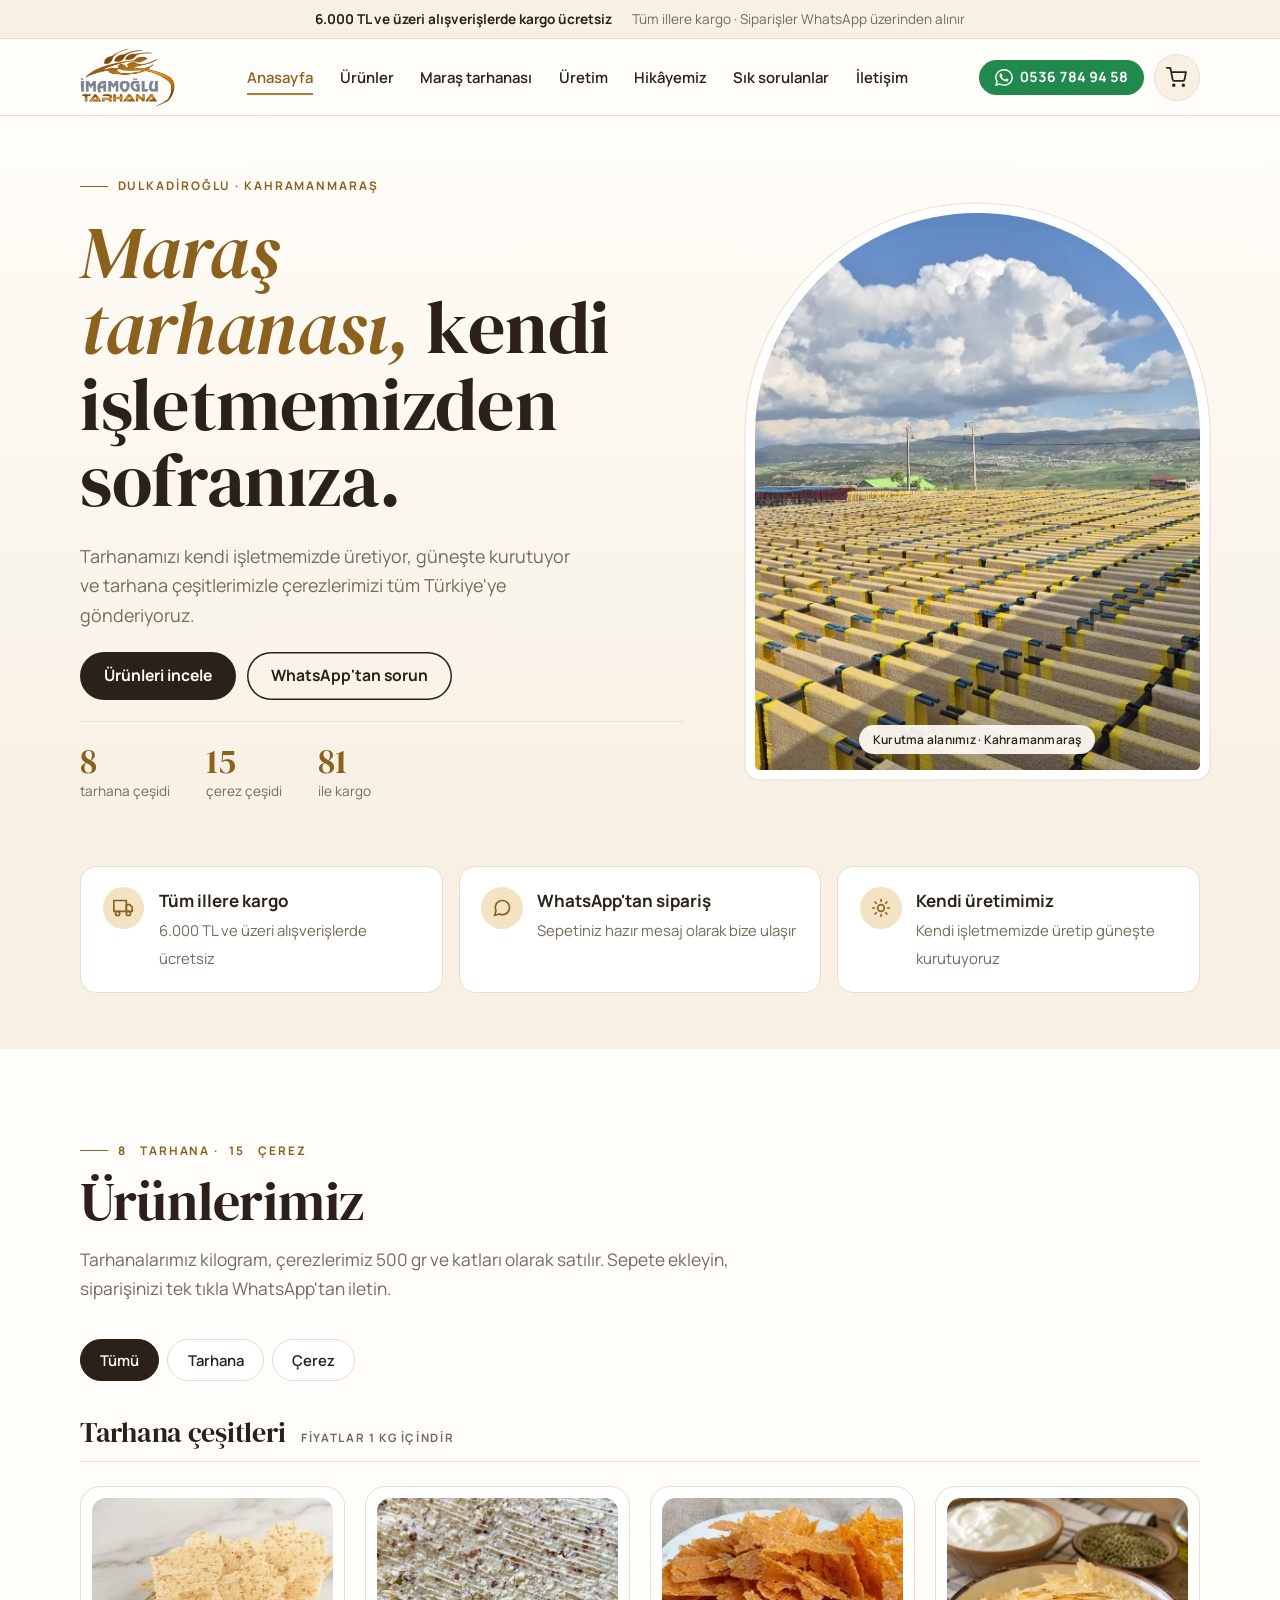
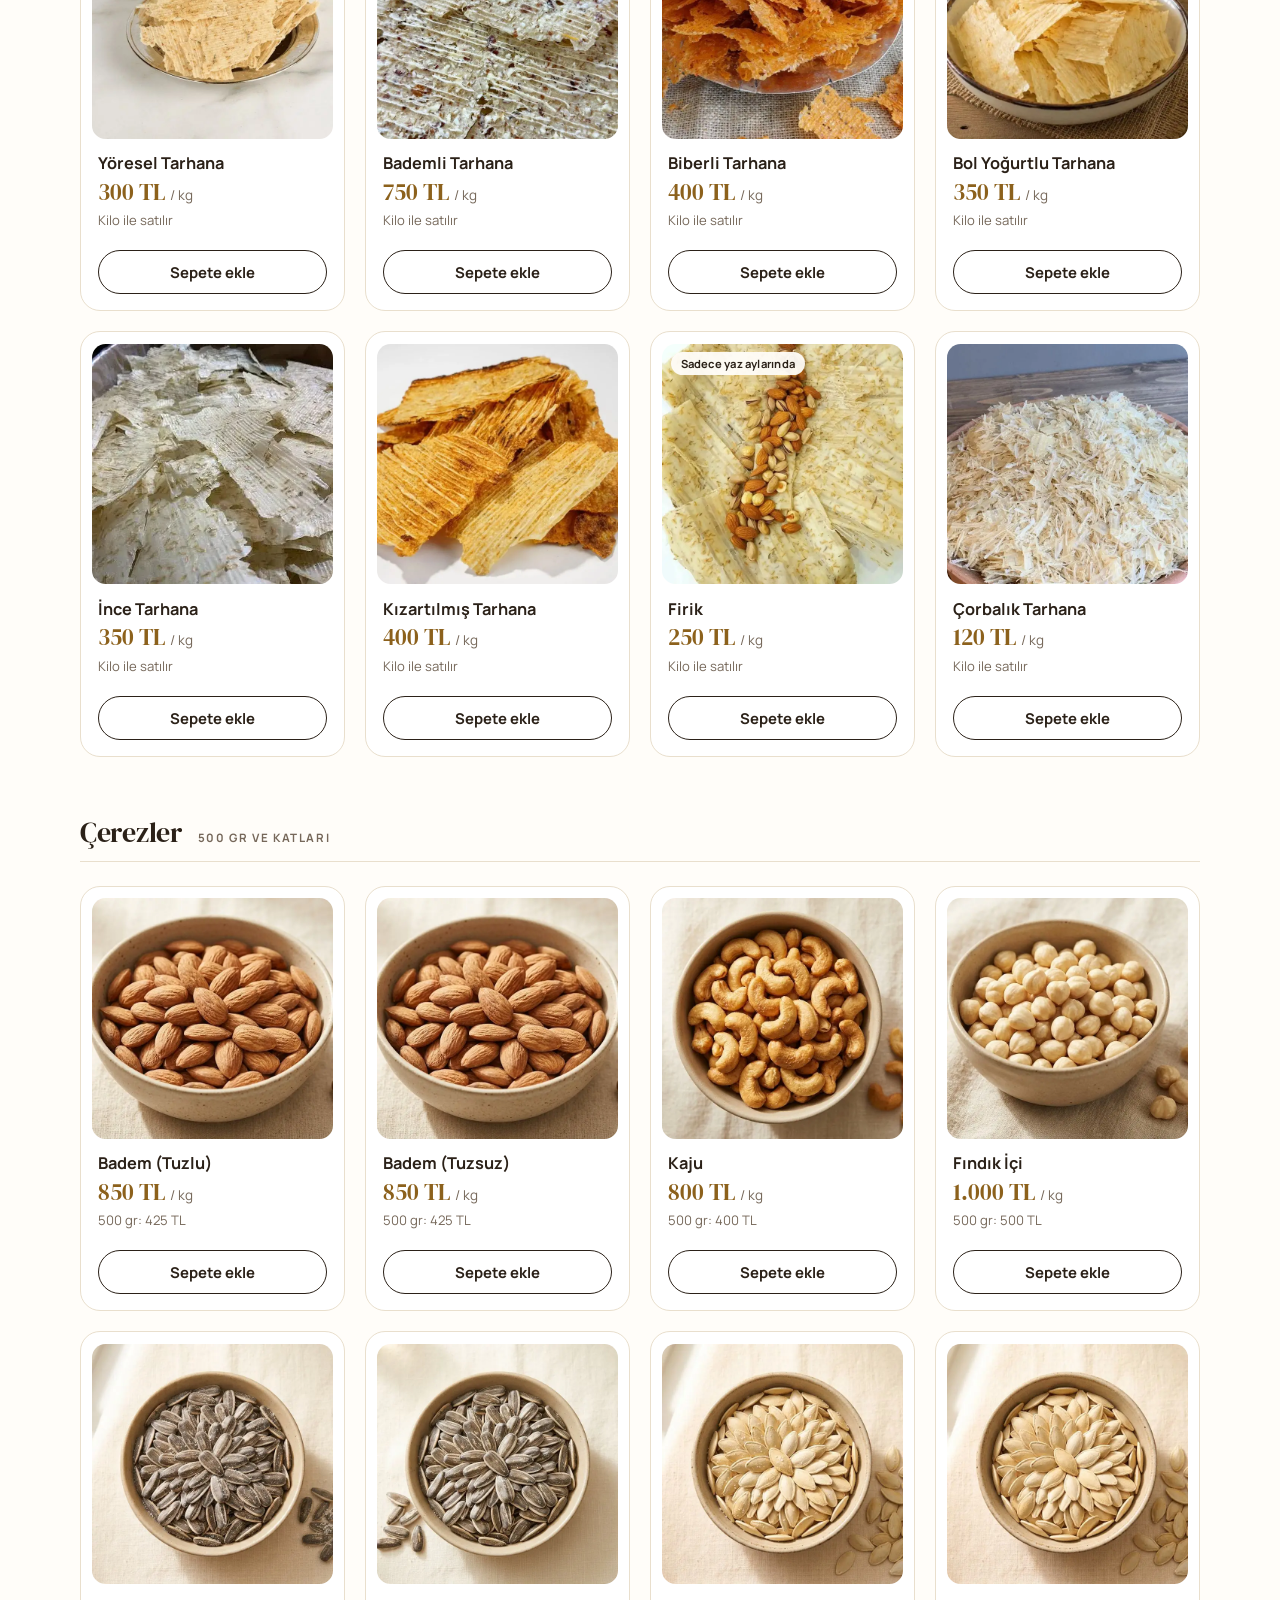
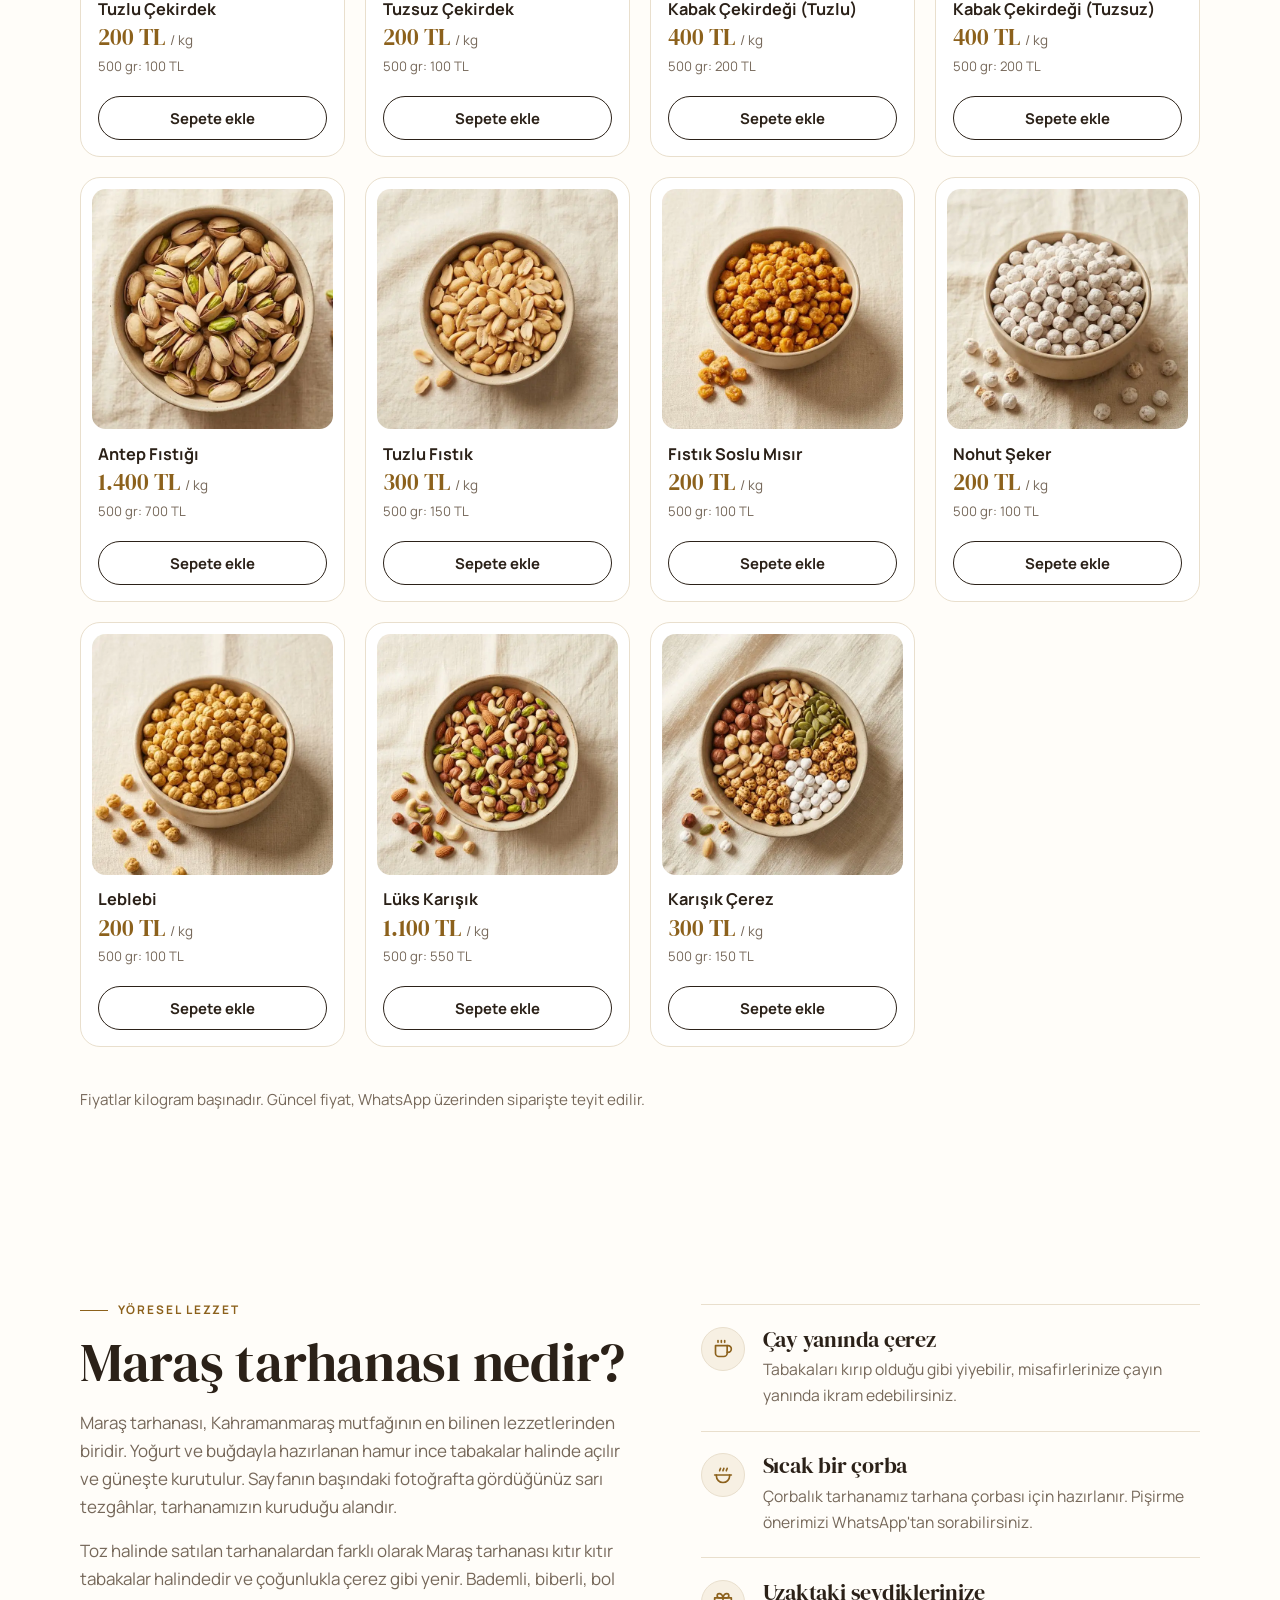
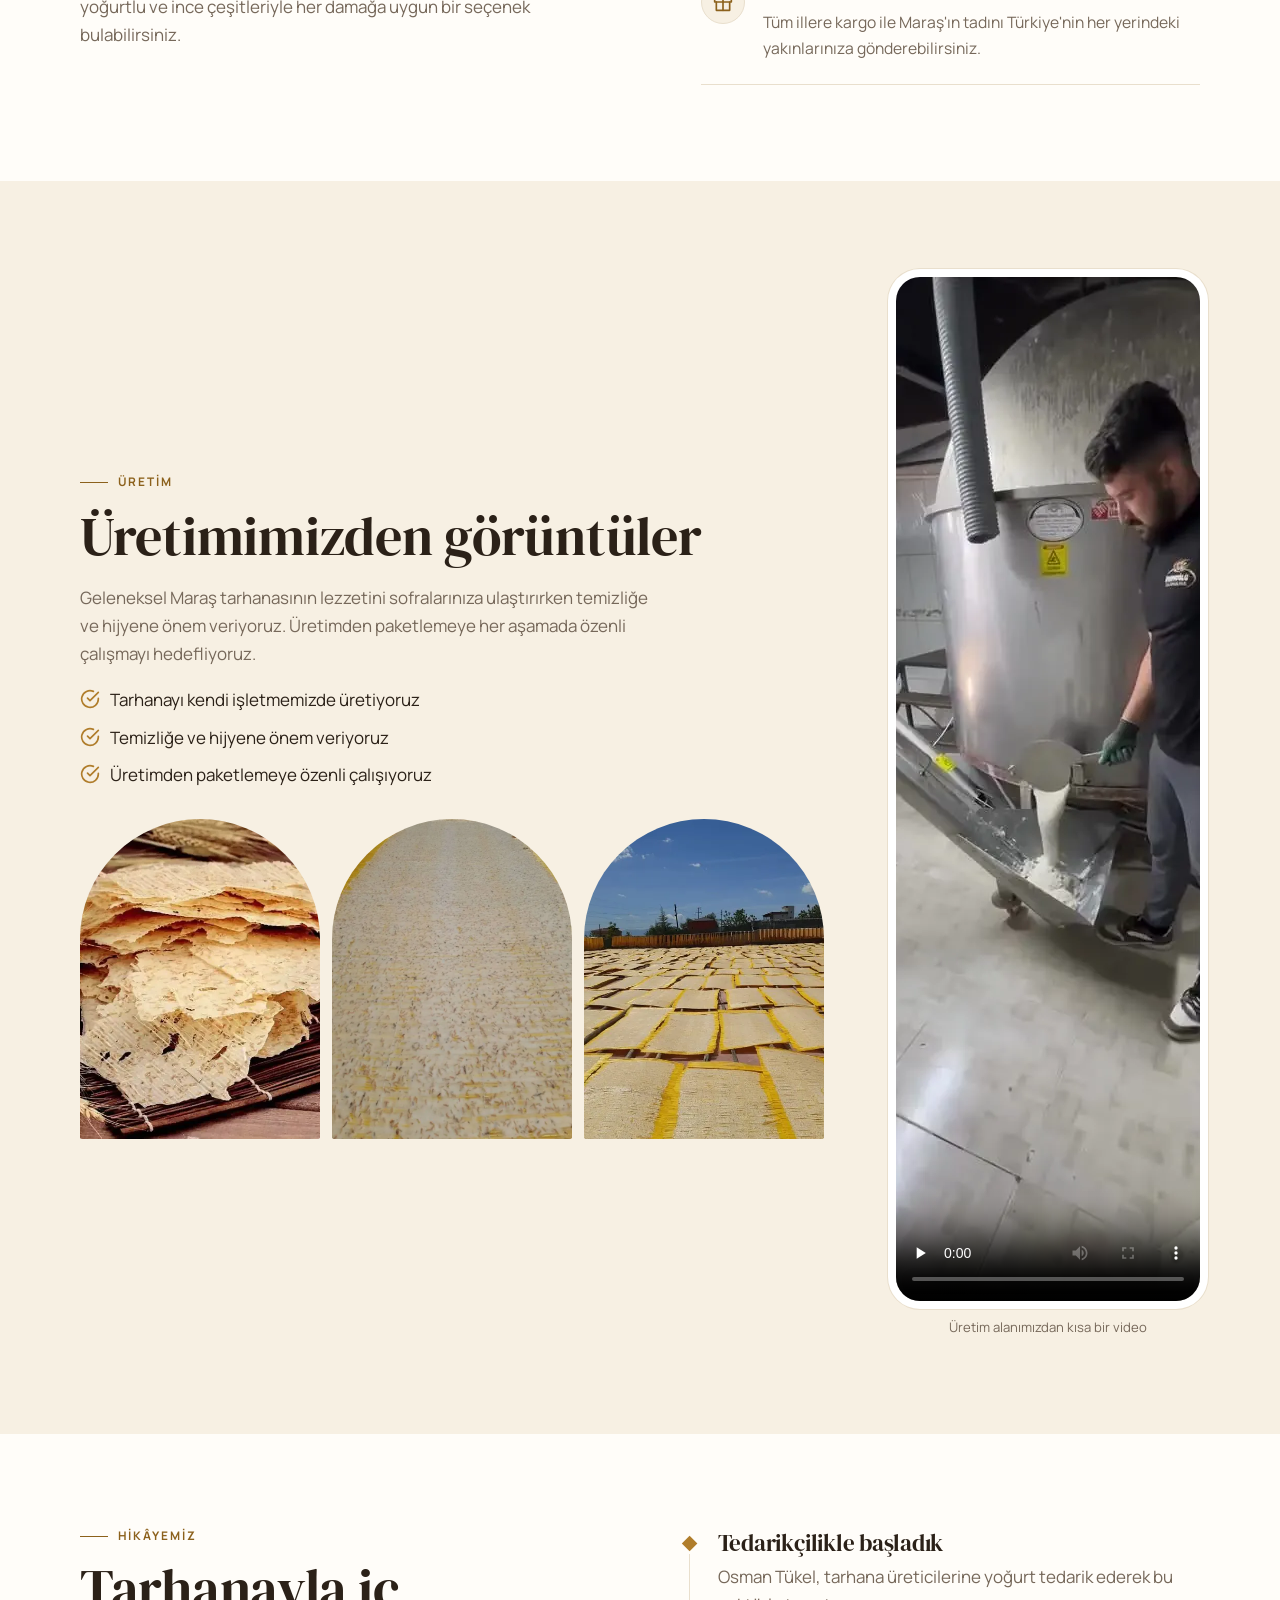
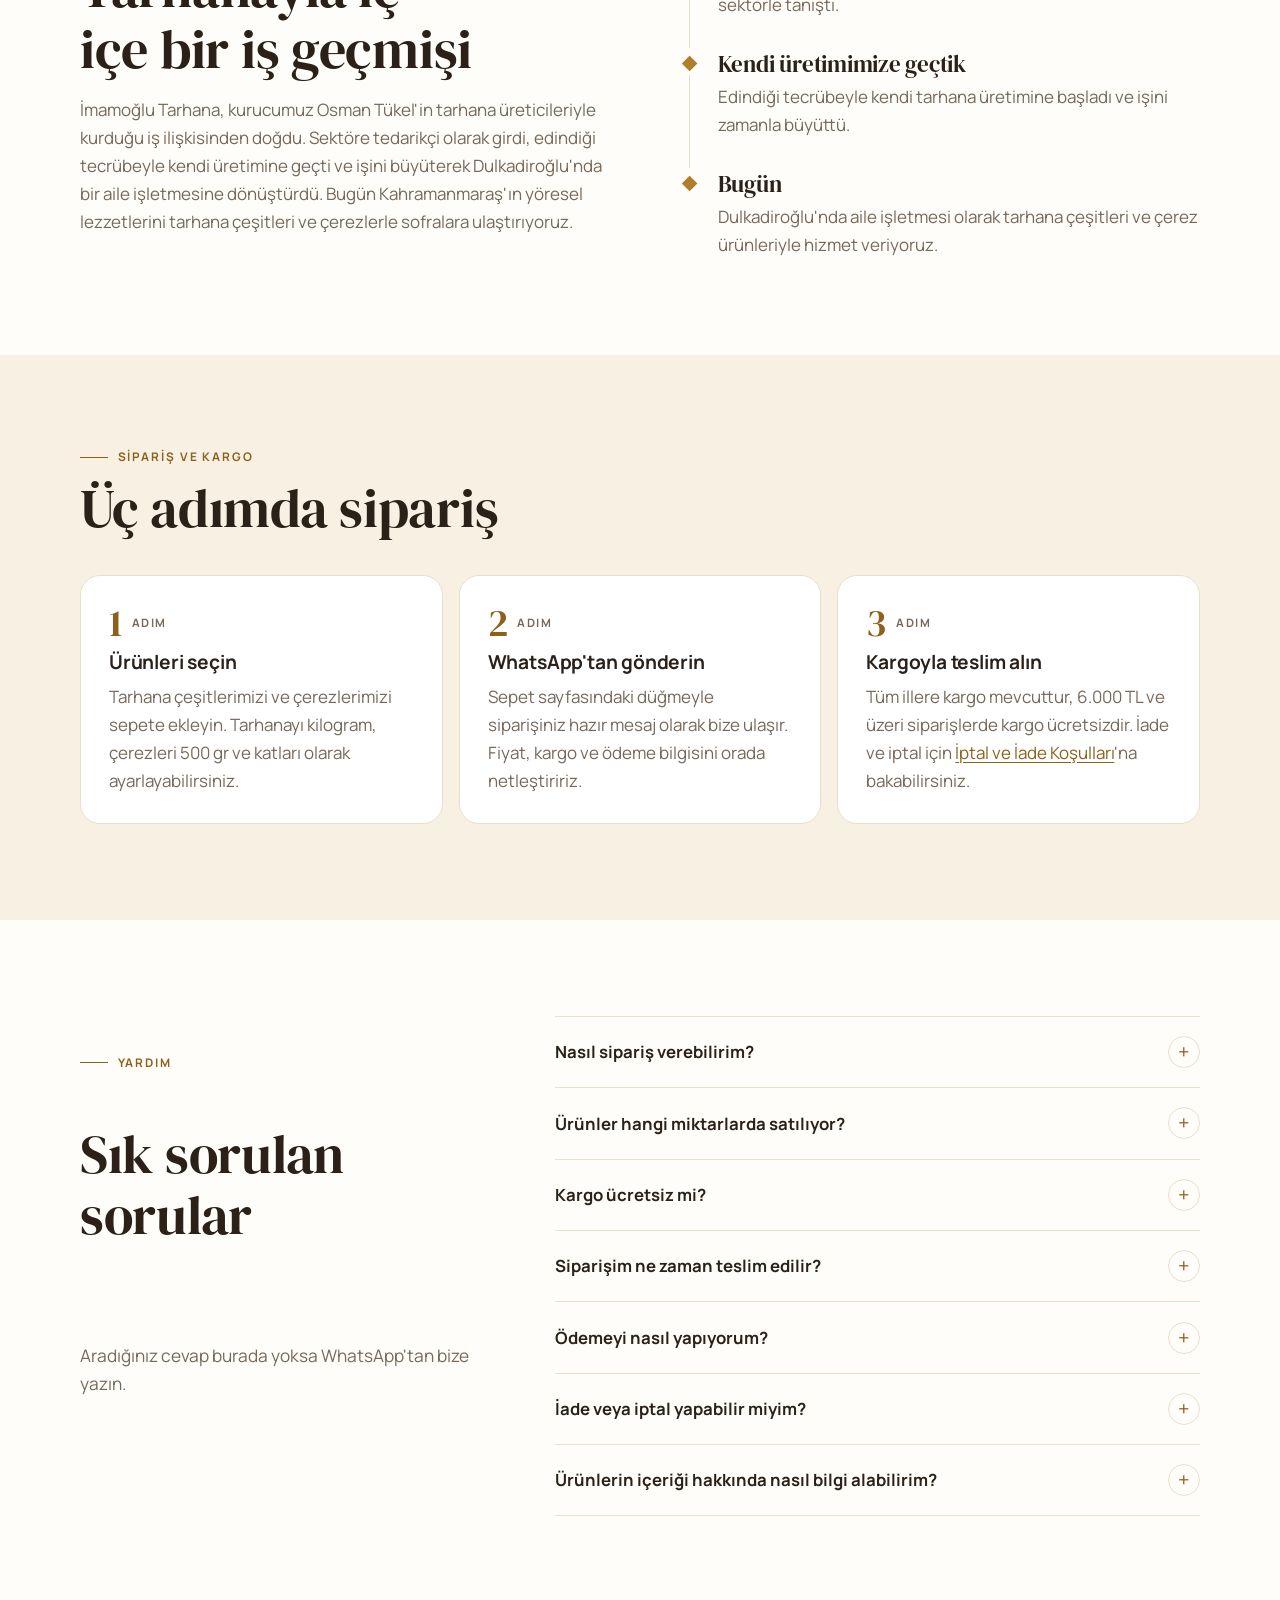
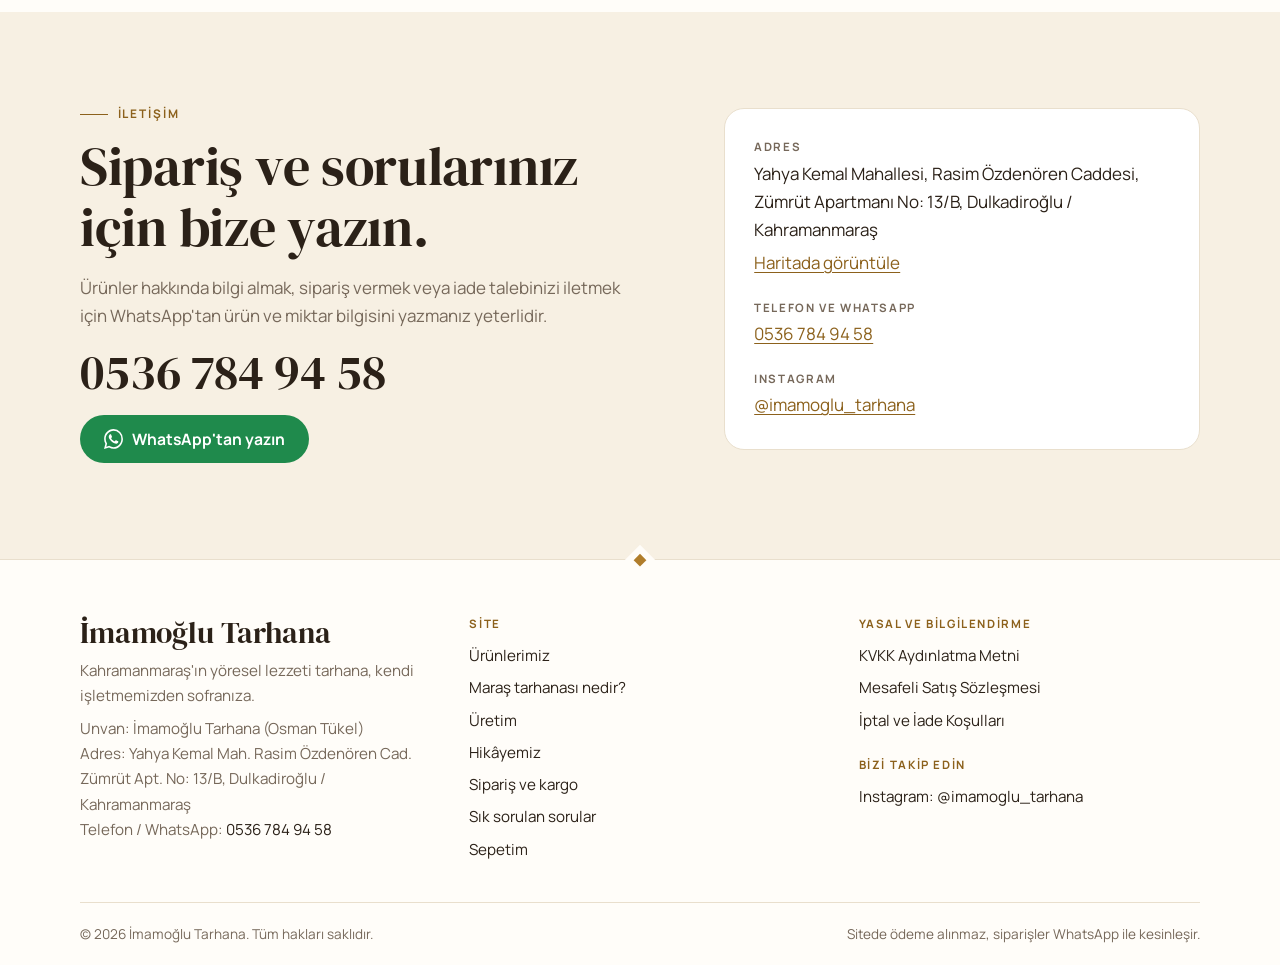
==== commit 1adddb60: "Tasarımı beyaz ve krem temaya geçir - Beyaz zemin, krem bölümler, logodaki buğday altını vurgu rengi" ====
--- a/index.html
+++ b/index.html
@@ -5,7 +5,7 @@
   <meta name="viewport" content="width=device-width, initial-scale=1.0, viewport-fit=cover">
   <title>İmamoğlu Tarhana | Kahramanmaraş Yöresel Maraş Tarhanası ve Çerez</title>
   <meta name="description" content="Kahramanmaraş'ta kendi işletmemizde ürettiğimiz Maraş tarhanası çeşitleri ve çerezler. Sepetinizi hazırlayın, siparişinizi WhatsApp'tan iletin; tüm illere kargo, 6.000 TL üzeri ücretsiz.">
-  <meta name="theme-color" content="#14213d">
+  <meta name="theme-color" content="#fffdf9">
   <link rel="canonical" href="https://imamoglutarhana.com/">
   <meta property="og:type" content="website">
   <meta property="og:locale" content="tr_TR">
@@ -23,7 +23,7 @@
   <link rel="apple-touch-icon" href="images/apple-touch-icon.png">
   <link rel="preconnect" href="https://fonts.googleapis.com">
   <link rel="preconnect" href="https://fonts.gstatic.com" crossorigin>
-  <link href="https://fonts.googleapis.com/css2?family=Bricolage+Grotesque:opsz,wght@12..96,500..800&family=Figtree:wght@400;500;600;700&family=IBM+Plex+Mono:wght@500;600&display=swap" rel="stylesheet">
+  <link href="https://fonts.googleapis.com/css2?family=DM+Serif+Display:ital@0;1&family=Manrope:wght@400;500;600;700;800&display=swap" rel="stylesheet">
   <link rel="stylesheet" href="style.css">
   <link rel="preload" as="image" type="image/webp" href="images/hero.webp" imagesrcset="images/hero-800.webp 800w, images/hero.webp 1600w" imagesizes="(min-width: 60rem) 70vw, 100vw">
   <script type="application/ld+json">{"@context": "https://schema.org", "@type": "LocalBusiness", "@id": "https://imamoglutarhana.com/#isletme", "name": "İmamoğlu Tarhana", "url": "https://imamoglutarhana.com/", "logo": "https://imamoglutarhana.com/images/logo.png", "image": "https://imamoglutarhana.com/images/hero.jpg", "description": "Kahramanmaraş Dulkadiroğlu'nda kendi işletmesinde Maraş tarhanası üreten aile işletmesi. Tarhana çeşitleri ve çerezler, tüm illere kargo.", "telephone": "+905367849458", "founder": {"@type": "Person", "name": "Osman Tükel"}, "areaServed": {"@type": "Country", "name": "Türkiye"}, "address": {"@type": "PostalAddress", "streetAddress": "Yahya Kemal Mahallesi, Rasim Özdenören Caddesi, Zümrüt Apartmanı No: 13/B", "addressLocality": "Dulkadiroğlu", "addressRegion": "Kahramanmaraş", "addressCountry": "TR"}, "sameAs": ["https://www.instagram.com/imamoglu_tarhana"]}</script>
--- a/style.css
+++ b/style.css
@@ -1,8 +1,8 @@
 /* =========================================================
-   İmamoğlu Tarhana - v3 tasarım
-   Fikir: Kurutma alanı. Tezgâhların sarı bantları ve mavi boruları,
-   üstünde Maraş göğü. Lacivert mürekkep, tek vurgu: tezgâh sarısı.
-   Fiyat ve miktarlar terazi fişi gibi eşit aralıklı yazıyla.
+   İmamoğlu Tarhana - v4 tasarım (beyaz ve krem)
+   Fikir: Un serpilmiş tezgâh. Beyaz zemin, krem bölümler,
+   logodaki buğday altını tek vurgu. Başlıklarda zarif bir serif,
+   görsellerde geleneksel kemer biçimi.
 
    1 Renk ve yazı  2 Temel  3 Üst alan  4 Hero  5 Ürünler
    6 Bölümler  7 İletişim ve alt bilgi  8 Sepet  9 Yasal ve 404  10 Mobil
@@ -10,162 +10,142 @@
 
 /* ---------- 1. Renk ve yazı ---------- */
 :root {
-  --kagit: #f9f9f6;        /* sayfa zemini */
-  --yuzey: #ffffff;        /* kutular */
-  --tarhana: #efe7d6;      /* görsel zeminleri, kurumuş tarhana rengi */
-  --murekkep: #14213d;     /* metin ve koyu bantlar */
-  --soluk: #56607a;        /* ikincil metin */
-  --cizgi: #e2e0d8;
-  --tezgah: #f4c20d;       /* vurgu: kurutma tezgâhı sarısı */
-  --tezgah-koyu: #dcab00;
-  --boru: #2a64a8;         /* tezgâh borusu mavisi: bağlantılar */
-  --bant: #14213d;         /* koyu bölümlerin zemini */
-  --bant-metin: #eef1f6;
-  --bant-soluk: #b4bdd0;
-  --wa: #128c4a;           /* WhatsApp düğmeleri */
-  --wa-koyu: #0d7039;
-  --uyari: #fff4cc;
-  --uyari-metin: #6b4e00;
-  --golge: 0 1px 2px rgba(20, 33, 61, .06), 0 8px 24px rgba(20, 33, 61, .08);
-
-  --baslik: "Bricolage Grotesque", "Segoe UI", system-ui, sans-serif;
-  --metin: "Figtree", system-ui, -apple-system, "Segoe UI", Arial, sans-serif;
-  --fis: "IBM Plex Mono", ui-monospace, "SFMono-Regular", Menlo, Consolas, monospace;
-  --genislik: 76rem;
+  --beyaz: #fffdf9;        /* sayfa zemini */
+  --kart: #ffffff;         /* kutular */
+  --krem: #f7f0e3;         /* krem bölümler */
+  --krem-koyu: #efe4d0;    /* görsel zeminleri, vurgulu krem */
+  --murekkep: #2b2118;     /* metin: ceviz kahvesi */
+  --soluk: #76685a;        /* ikincil metin */
+  --cizgi: #e9dfcd;
+  --bugday: #b07d2b;       /* vurgu: logodaki buğday altını */
+  --bugday-koyu: #8c611c;
+  --bugday-acik: #f3e3c3;
+  --wa: #1f8a4c;           /* WhatsApp düğmeleri */
+  --wa-koyu: #176f3c;
+  --uyari: #fbf0d4;
+  --uyari-metin: #6e4d0f;
+  --golge: 0 1px 2px rgba(43, 33, 24, .05), 0 12px 32px rgba(43, 33, 24, .07);
+
+  --baslik: "DM Serif Display", Georgia, "Times New Roman", serif;
+  --metin: "Manrope", system-ui, -apple-system, "Segoe UI", Arial, sans-serif;
+  --genislik: 74rem;
   --kenar: max(16px, env(safe-area-inset-left, 0px));
   --kenar-sag: max(16px, env(safe-area-inset-right, 0px));
   color-scheme: light;
-}
-
-@media (prefers-color-scheme: dark) {
-  :root {
-    --kagit: #0d1424;
-    --yuzey: #141d31;
-    --tarhana: #232a38;
-    --murekkep: #eef1f6;
-    --soluk: #a7b0c4;
-    --cizgi: #27314a;
-    --tezgah: #f4c20d;
-    --tezgah-koyu: #ffd43d;
-    --boru: #86b6ee;
-    --bant: #0a101d;
-    --bant-metin: #eef1f6;
-    --bant-soluk: #a7b0c4;
-    --wa: #19a259;
-    --wa-koyu: #148a4b;
-    --uyari: #3a3112;
-    --uyari-metin: #ffe08a;
-    --golge: 0 1px 2px rgba(0, 0, 0, .3), 0 8px 24px rgba(0, 0, 0, .3);
-    color-scheme: dark;
-  }
 }
 
 /* ---------- 2. Temel ---------- */
 *, *::before, *::after { box-sizing: border-box; }
 html { scroll-behavior: smooth; scroll-padding-top: 6rem; -webkit-text-size-adjust: 100%; }
 body {
-  margin: 0; background: var(--kagit); color: var(--murekkep);
-  font-family: var(--metin); font-size: 1.0625rem; line-height: 1.6;
+  margin: 0; background: var(--beyaz); color: var(--murekkep);
+  font-family: var(--metin); font-size: 1.0625rem; line-height: 1.65;
   overflow-x: hidden; -webkit-font-smoothing: antialiased;
 }
 img, video, picture { max-width: 100%; display: block; }
 img { height: auto; }
-h1, h2, h3, h4 { margin: 0; line-height: 1.1; text-wrap: balance; }
-h1, h2, h3 { font-family: var(--baslik); font-weight: 700; letter-spacing: -.02em; }
-h4 { font-weight: 600; }
+h1, h2, h3, h4 { margin: 0; line-height: 1.12; text-wrap: balance; }
+h1, h2 { font-family: var(--baslik); font-weight: 400; letter-spacing: -.005em; }
+h3 { font-family: var(--metin); font-weight: 700; letter-spacing: -.01em; }
+h4 { font-weight: 700; }
 p { margin: 0; }
 ul, ol { margin: 0; padding: 0; }
 [hidden] { display: none !important; }
-a { color: var(--boru); text-underline-offset: .18em; }
-a:hover { text-decoration-thickness: 2px; }
-:focus-visible { outline: 3px solid var(--tezgah); outline-offset: 3px; border-radius: 6px; }
+a { color: var(--bugday-koyu); text-underline-offset: .2em; }
+a:hover { color: var(--murekkep); }
+:focus-visible { outline: 2px solid var(--bugday); outline-offset: 3px; border-radius: 6px; }
 
 .gorunmez { position: absolute; width: 1px; height: 1px; overflow: hidden; clip: rect(0 0 0 0); white-space: nowrap; }
-.atla { position: absolute; left: 1rem; top: -4rem; z-index: 400; background: var(--murekkep); color: var(--kagit); padding: .6rem 1rem; border-radius: 8px; text-decoration: none; }
+.atla { position: absolute; left: 1rem; top: -4rem; z-index: 400; background: var(--murekkep); color: var(--beyaz); padding: .6rem 1rem; border-radius: 8px; text-decoration: none; }
 .atla:focus { top: 1rem; }
 
 .kapsayici { width: 100%; max-width: var(--genislik); margin: 0 auto; padding-left: var(--kenar); padding-right: var(--kenar-sag); }
 @media (min-width: 48rem) { .kapsayici { padding-left: max(2rem, var(--kenar)); padding-right: max(2rem, var(--kenar-sag)); } }
 
-/* Göz ucuyla okunan küçük etiket: "8 tarhana · 15 çerez" */
+/* Bölüm üstündeki küçük etiket */
 .ust-etiket {
-  display: inline-flex; align-items: center; gap: .5rem;
-  font: 600 .78rem/1 var(--fis); letter-spacing: .08em; text-transform: uppercase; color: var(--soluk);
-}
-.ust-etiket::before { content: ""; width: 1.25rem; height: .35rem; background: var(--tezgah); border-radius: 2px; }
-
-/* Kurutma tezgâhı şeridi: sarı bantlar, mavi borular */
-.serit {
-  height: .6rem;
-  background: repeating-linear-gradient(90deg, var(--tezgah) 0 2.1rem, #2a64a8 2.1rem 2.45rem, var(--tezgah) 2.45rem 2.9rem, #14213d 2.9rem 3.05rem);
+  display: inline-flex; align-items: center; gap: .6rem;
+  font: 700 .74rem/1 var(--metin); letter-spacing: .16em; text-transform: uppercase; color: var(--bugday-koyu);
+}
+.ust-etiket::before { content: ""; width: 1.75rem; height: 1px; background: currentColor; }
+
+/* Ayraç: ince altın çizgi, ortada küçük baklava */
+.serit { position: relative; height: 1px; background: var(--cizgi); }
+.serit::after {
+  content: ""; position: absolute; left: 50%; top: 50%; width: .55rem; height: .55rem;
+  background: var(--bugday); transform: translate(-50%, -50%) rotate(45deg);
+  box-shadow: 0 0 0 .4rem var(--beyaz);
 }
 
 .buton, .siparis-dugmesi {
   display: inline-flex; align-items: center; justify-content: center; gap: .55rem;
-  min-height: 3rem; padding: .7rem 1.4rem; border: 0; border-radius: 999px;
-  font: 700 1rem/1.2 var(--metin); text-decoration: none; cursor: pointer;
-  transition: transform .15s, background-color .15s, box-shadow .15s;
+  min-height: 3rem; padding: .75rem 1.5rem; border: 0; border-radius: 999px;
+  font: 700 .98rem/1.2 var(--metin); text-decoration: none; cursor: pointer;
+  transition: transform .15s, background-color .15s, color .15s, box-shadow .15s;
 }
 .buton:active, .siparis-dugmesi:active { transform: translateY(1px); }
-.buton-ana { background: var(--tezgah); color: #14213d; }
-.buton-ana:hover { background: var(--tezgah-koyu); }
-.buton-cizgi { background: transparent; color: var(--murekkep); box-shadow: inset 0 0 0 2px currentColor; }
-.buton-cizgi:hover { background: var(--yuzey); }
+.buton-ana { background: var(--murekkep); color: var(--beyaz); }
+.buton-ana:hover { background: var(--bugday-koyu); color: #fff; }
+.buton-cizgi { background: transparent; color: var(--murekkep); box-shadow: inset 0 0 0 1.5px var(--murekkep); }
+.buton-cizgi:hover { background: var(--murekkep); color: var(--beyaz); }
 .buton-wa, .siparis-dugmesi { background: var(--wa); color: #fff; }
-.buton-wa:hover, .siparis-dugmesi:hover { background: var(--wa-koyu); }
+.buton-wa:hover, .siparis-dugmesi:hover { background: var(--wa-koyu); color: #fff; }
 .buton img, .siparis-dugmesi img { width: 1.2rem; height: 1.2rem; }
-.siparis-dugmesi:disabled { background: var(--cizgi); color: var(--soluk); cursor: not-allowed; }
+.siparis-dugmesi:disabled { background: var(--krem-koyu); color: var(--soluk); cursor: not-allowed; }
 .siparis-dugmesi:disabled img { opacity: .45; filter: grayscale(1); }
 
 /* ---------- 3. Üst alan ---------- */
-.duyuru { background: var(--bant); color: var(--bant-soluk); font-size: .875rem; }
+.duyuru { background: var(--krem); color: var(--soluk); font-size: .85rem; border-bottom: 1px solid var(--cizgi); }
 .duyuru .kapsayici { display: flex; justify-content: center; flex-wrap: wrap; gap: .25rem 1.25rem; padding-block: .5rem; text-align: center; }
-.duyuru strong { color: var(--tezgah); font-weight: 700; }
+.duyuru strong { color: var(--murekkep); font-weight: 700; }
 
 .site-ust {
   position: sticky; top: 0; z-index: 100;
-  background: color-mix(in srgb, var(--kagit) 92%, transparent);
-  -webkit-backdrop-filter: saturate(1.4) blur(10px); backdrop-filter: saturate(1.4) blur(10px);
+  background: color-mix(in srgb, var(--beyaz) 94%, transparent);
+  -webkit-backdrop-filter: blur(10px); backdrop-filter: blur(10px);
   border-bottom: 1px solid var(--cizgi);
 }
-.site-ust .kapsayici { display: flex; align-items: center; gap: 1.5rem; min-height: 4.5rem; }
+.site-ust .kapsayici { display: flex; align-items: center; gap: 1.5rem; min-height: 4.75rem; }
 .logo-link { flex: none; display: block; border-radius: 6px; }
-.logo { width: 5.75rem; height: auto; }
-@media (prefers-color-scheme: dark) { .logo { filter: drop-shadow(0 0 1px rgba(255,255,255,.35)) brightness(1.15); } }
-
-#ana-menu { display: flex; gap: .15rem; margin-inline: auto; }
+.logo { width: 6rem; height: auto; }
+
+#ana-menu { display: flex; gap: .25rem; margin-inline: auto; }
 #ana-menu a {
-  padding: .5rem .75rem; border-radius: 999px; color: var(--murekkep);
-  font-weight: 600; font-size: .95rem; text-decoration: none; white-space: nowrap;
-}
-#ana-menu a:hover { background: var(--tarhana); }
-#ana-menu a.aktif { background: var(--murekkep); color: var(--kagit); }
+  position: relative; padding: .5rem .7rem; color: var(--murekkep);
+  font-weight: 600; font-size: .93rem; text-decoration: none; white-space: nowrap;
+}
+#ana-menu a::after {
+  content: ""; position: absolute; left: .7rem; right: .7rem; bottom: .2rem; height: 1.5px;
+  background: var(--bugday); transform: scaleX(0); transition: transform .2s;
+}
+#ana-menu a:hover::after, #ana-menu a.aktif::after { transform: scaleX(1); }
+#ana-menu a.aktif { color: var(--bugday-koyu); }
 
 .ust-sag { display: flex; align-items: center; gap: .6rem; }
 .wa-hap {
-  display: inline-flex; align-items: center; gap: .45rem; padding: .5rem .9rem;
+  display: inline-flex; align-items: center; gap: .45rem; padding: .55rem 1rem;
   border-radius: 999px; background: var(--wa); color: #fff; text-decoration: none;
-  font: 600 .9rem/1 var(--fis); white-space: nowrap;
-}
-.wa-hap:hover { background: var(--wa-koyu); }
+  font: 700 .88rem/1 var(--metin); white-space: nowrap; font-variant-numeric: tabular-nums;
+}
+.wa-hap:hover { background: var(--wa-koyu); color: #fff; }
 .wa-hap img { width: 1.1rem; height: 1.1rem; }
 .sepet-link {
   position: relative; display: grid; place-items: center; width: 2.9rem; height: 2.9rem;
-  border-radius: 999px; color: var(--murekkep); background: var(--tarhana);
-}
-.sepet-link:hover { background: var(--tezgah); color: #14213d; }
-.sepet-link svg { width: 1.35rem; height: 1.35rem; }
+  border-radius: 999px; color: var(--murekkep); background: var(--krem); border: 1px solid var(--cizgi);
+}
+.sepet-link:hover { background: var(--bugday-acik); color: var(--murekkep); }
+.sepet-link svg { width: 1.3rem; height: 1.3rem; }
 .sepet-sayac {
-  position: absolute; top: -.2rem; right: -.2rem; min-width: 1.35rem; height: 1.35rem; padding: 0 .3rem;
-  display: grid; place-items: center; border-radius: 999px; background: var(--tezgah); color: #14213d;
-  font: 700 .75rem/1 var(--fis); box-shadow: 0 0 0 2px var(--kagit);
+  position: absolute; top: -.25rem; right: -.25rem; min-width: 1.35rem; height: 1.35rem; padding: 0 .3rem;
+  display: grid; place-items: center; border-radius: 999px; background: var(--bugday); color: #fff;
+  font: 800 .72rem/1 var(--metin); box-shadow: 0 0 0 2px var(--beyaz);
 }
 .menu-dugme {
-  display: none; width: 2.9rem; height: 2.9rem; border: 0; border-radius: 999px;
-  background: var(--murekkep); color: var(--kagit); cursor: pointer; place-items: center;
+  display: none; width: 2.9rem; height: 2.9rem; border: 1px solid var(--cizgi); border-radius: 999px;
+  background: var(--kart); color: var(--murekkep); cursor: pointer; place-items: center;
 }
 .menu-dugme span, .menu-dugme span::before, .menu-dugme span::after {
-  display: block; width: 1.15rem; height: 2px; background: currentColor; border-radius: 2px; position: relative; transition: transform .2s, background-color .2s;
+  display: block; width: 1.15rem; height: 1.5px; background: currentColor; border-radius: 2px; position: relative; transition: transform .2s, background-color .2s;
 }
 .menu-dugme span::before, .menu-dugme span::after { content: ""; position: absolute; left: 0; }
 .menu-dugme span::before { top: -6px; }
@@ -175,260 +155,268 @@
 .menu-dugme[aria-expanded="true"] span::after { transform: translateY(-6px) rotate(-45deg); }
 
 /* ---------- 4. Hero ---------- */
-.hero { position: relative; padding-block: clamp(1rem, 3vw, 2rem) 0; }
-.hero-ic { display: grid; grid-template-columns: minmax(0, 1fr); }
-.hero-foto { margin: 0; position: relative; border-radius: 1.5rem; overflow: hidden; background: var(--tarhana); aspect-ratio: 4 / 3; max-width: 100%; }
+.hero {
+  position: relative; padding-block: clamp(2rem, 5vw, 4.5rem) clamp(2.5rem, 5vw, 4rem);
+  background: linear-gradient(180deg, var(--beyaz) 0%, var(--krem) 100%);
+}
+.hero-ic { display: grid; gap: 2.25rem; grid-template-columns: minmax(0, 1fr); align-items: center; }
+.hero-foto {
+  margin: 0; position: relative; overflow: hidden; background: var(--krem-koyu);
+  aspect-ratio: 4 / 5; max-width: 100%; border-radius: 999px 999px 1.5rem 1.5rem;
+  box-shadow: 0 0 0 .6rem var(--kart), 0 0 0 calc(.6rem + 1px) var(--cizgi);
+}
 .hero-foto picture { height: 100%; }
-.hero-foto img { width: 100%; height: 100%; object-fit: cover; object-position: 50% 70%; }
+.hero-foto img { width: 100%; height: 100%; object-fit: cover; object-position: 55% 70%; }
 .hero-foto figcaption {
-  position: absolute; right: .9rem; bottom: .9rem; padding: .35rem .65rem; border-radius: 6px;
-  background: rgba(20, 33, 61, .78); color: #fff; font: 500 .75rem/1.3 var(--fis); letter-spacing: .02em;
-}
-.hero-panel {
-  position: relative; z-index: 1; margin: -3.5rem .75rem 0; padding: 1.6rem 1.4rem 1.7rem;
-  background: var(--bant); color: var(--bant-metin); border-radius: 1.25rem; box-shadow: var(--golge);
-  display: grid; gap: 1.1rem;
-}
-.hero-panel .ust-etiket { color: var(--bant-soluk); }
-.hero h1 { font-size: clamp(2.1rem, 1.3rem + 3.4vw, 3.9rem); font-weight: 750; letter-spacing: -.015em; line-height: 1.04; }
-.hero h1 em { font-style: normal; color: var(--tezgah); }
-.hero-panel > p { color: var(--bant-soluk); max-width: 34rem; }
-.hero-butonlar { display: flex; flex-wrap: wrap; gap: .65rem; }
-.hero-panel .buton-cizgi { color: var(--bant-metin); }
-.hero-panel .buton-cizgi:hover { background: rgba(255, 255, 255, .08); }
-.hero-sayilar { display: flex; flex-wrap: wrap; gap: .5rem 1.5rem; padding-top: 1.1rem; border-top: 1px solid rgba(255, 255, 255, .14); }
-.hero-sayilar div { display: grid; }
-.hero-sayilar strong { font: 600 1.5rem/1.1 var(--fis); color: var(--tezgah); font-variant-numeric: tabular-nums; }
-.hero-sayilar span { font-size: .85rem; color: var(--bant-soluk); }
-
-@media (min-width: 60rem) {
-  .hero-ic { grid-template-columns: repeat(12, minmax(0, 1fr)); align-items: end; }
-  .hero-foto { grid-column: 4 / -1; grid-row: 1; aspect-ratio: 16 / 10; }
-  .hero-panel { grid-column: 1 / 8; grid-row: 1; margin: 0 0 2.5rem; padding: 2.4rem 2.4rem 2.2rem; }
+  position: absolute; left: 50%; bottom: 1rem; transform: translateX(-50%); white-space: nowrap;
+  padding: .4rem .85rem; border-radius: 999px; background: rgba(255, 253, 249, .92); color: var(--murekkep);
+  font: 600 .75rem/1.3 var(--metin); letter-spacing: .02em;
+}
+.hero-panel { display: grid; gap: 1.35rem; justify-items: start; }
+.hero h1 { font-size: clamp(2.5rem, 1.6rem + 3.8vw, 4.6rem); line-height: 1.04; }
+.hero h1 em { font-style: italic; color: var(--bugday-koyu); }
+.hero-panel > p { color: var(--soluk); font-size: 1.12rem; max-width: 32rem; }
+.hero-butonlar { display: flex; flex-wrap: wrap; gap: .7rem; }
+.hero-sayilar { display: flex; flex-wrap: wrap; gap: 1rem 2.25rem; padding-top: 1.4rem; border-top: 1px solid var(--cizgi); width: 100%; }
+.hero-sayilar div { display: grid; gap: .1rem; }
+.hero-sayilar strong { font: 400 2.1rem/1 var(--baslik); color: var(--bugday-koyu); font-variant-numeric: tabular-nums; }
+.hero-sayilar span { font-size: .85rem; color: var(--soluk); }
+
+@media (min-width: 58rem) {
+  .hero-ic { grid-template-columns: minmax(0, 1.15fr) minmax(0, .85fr); gap: 4.5rem; }
+  .hero-foto { grid-column: 2; grid-row: 1; aspect-ratio: 4 / 5; }
+  .hero-panel { grid-column: 1; grid-row: 1; }
 }
 
 /* Avantajlar */
-.avantaj { margin-top: clamp(2.5rem, 6vw, 4rem); }
-.avantaj ul { list-style: none; display: grid; grid-template-columns: repeat(auto-fit, minmax(15rem, 1fr)); gap: 1rem 2rem; padding-block: 1.5rem; }
-.avantaj li { display: flex; gap: .9rem; align-items: flex-start; }
-.avantaj .ikon { flex: none; display: grid; place-items: center; width: 2.75rem; height: 2.75rem; border-radius: .8rem; background: var(--tarhana); color: var(--murekkep); }
-.avantaj svg { width: 1.35rem; height: 1.35rem; }
+.avantaj { background: var(--krem); }
+.avantaj .serit { display: none; }
+.avantaj ul { list-style: none; display: grid; grid-template-columns: repeat(auto-fit, minmax(min(100%, 15rem), 1fr)); gap: 1rem; padding-block: 0 clamp(2.5rem, 5vw, 3.5rem); }
+.avantaj li { display: flex; gap: .9rem; align-items: flex-start; padding: 1.25rem 1.35rem; border-radius: 1rem; background: var(--kart); border: 1px solid var(--cizgi); }
+.avantaj .ikon { flex: none; display: grid; place-items: center; width: 2.6rem; height: 2.6rem; border-radius: 999px; background: var(--bugday-acik); color: var(--bugday-koyu); }
+.avantaj svg { width: 1.25rem; height: 1.25rem; }
 .avantaj strong { display: block; font-weight: 700; }
-.avantaj span { color: var(--soluk); font-size: .95rem; }
+.avantaj span { color: var(--soluk); font-size: .93rem; }
 
 /* ---------- 5. Ürünler ---------- */
 .bolum { padding-block: clamp(3.5rem, 8vw, 6rem); }
-.bolum-baslik { display: grid; gap: .8rem; max-width: 44rem; margin-bottom: 2rem; }
-.bolum-baslik h2 { font-size: clamp(2rem, 1.4rem + 2.4vw, 3.1rem); }
-.bolum-baslik p { color: var(--soluk); font-size: 1.1rem; }
-
-.filtre { display: flex; flex-wrap: wrap; gap: .5rem; margin-bottom: 2rem; }
+.bolum-baslik { display: grid; gap: .9rem; max-width: 44rem; margin-bottom: 2.25rem; }
+.bolum-baslik h2 { font-size: clamp(2.2rem, 1.5rem + 2.6vw, 3.4rem); }
+.bolum-baslik p { color: var(--soluk); font-size: 1.08rem; }
+
+.filtre { display: flex; flex-wrap: wrap; gap: .5rem; margin-bottom: 2.25rem; }
 .chip {
-  min-height: 2.6rem; padding: .45rem 1.1rem; border-radius: 999px; border: 1.5px solid var(--cizgi);
-  background: var(--yuzey); color: var(--murekkep); font: 600 .95rem var(--metin); cursor: pointer;
-}
-.chip:hover { border-color: var(--murekkep); }
-.chip[aria-pressed="true"] { background: var(--murekkep); border-color: var(--murekkep); color: var(--kagit); }
-
-.urun-grup + .urun-grup { margin-top: 3.5rem; }
-.grup-baslik { display: flex; flex-wrap: wrap; align-items: baseline; gap: .4rem 1rem; margin-bottom: 1.25rem; padding-bottom: .75rem; border-bottom: 2px solid var(--murekkep); font-size: 1.5rem; }
-.grup-baslik small { font: 500 .8rem var(--fis); letter-spacing: .04em; color: var(--soluk); text-transform: uppercase; }
-
-.urun-izgara { display: grid; grid-template-columns: repeat(auto-fill, minmax(min(100%, 14rem), 1fr)); gap: 2rem 1.25rem; }
-.urun { display: flex; flex-direction: column; min-width: 0; }
-.urun-gorsel { position: relative; border-radius: 1rem; overflow: hidden; background: var(--tarhana); aspect-ratio: 1; transition: box-shadow .2s; }
+  min-height: 2.6rem; padding: .45rem 1.2rem; border-radius: 999px; border: 1px solid var(--cizgi);
+  background: var(--kart); color: var(--murekkep); font: 600 .93rem var(--metin); cursor: pointer;
+}
+.chip:hover { border-color: var(--bugday); }
+.chip[aria-pressed="true"] { background: var(--murekkep); border-color: var(--murekkep); color: var(--beyaz); }
+
+.urun-grup + .urun-grup { margin-top: 3.75rem; }
+.grup-baslik { display: flex; flex-wrap: wrap; align-items: baseline; gap: .4rem 1rem; margin-bottom: 1.5rem; padding-bottom: .85rem; border-bottom: 1px solid var(--cizgi); font: 400 1.75rem/1.1 var(--baslik); }
+.grup-baslik small { font: 700 .72rem var(--metin); letter-spacing: .14em; color: var(--soluk); text-transform: uppercase; }
+
+.urun-izgara { display: grid; grid-template-columns: repeat(auto-fill, minmax(min(100%, 14rem), 1fr)); gap: 1.25rem; }
+.urun {
+  display: flex; flex-direction: column; min-width: 0; padding: .7rem .7rem 1rem;
+  background: var(--kart); border: 1px solid var(--cizgi); border-radius: 1.25rem;
+  transition: box-shadow .2s, border-color .2s;
+}
+.urun:hover { box-shadow: var(--golge); }
+.urun-gorsel { position: relative; border-radius: .85rem; overflow: hidden; background: var(--krem-koyu); aspect-ratio: 1; }
 .urun-gorsel picture { height: 100%; }
-.urun-gorsel img { width: 100%; height: 100%; object-fit: cover; transition: transform .4s ease; }
-.urun:hover .urun-gorsel img { transform: scale(1.035); }
-.urun.sepette .urun-gorsel { box-shadow: 0 0 0 3px var(--tezgah); }
+.urun-gorsel img { width: 100%; height: 100%; object-fit: cover; transition: transform .5s ease; }
+.urun:hover .urun-gorsel img { transform: scale(1.04); }
+.urun.sepette { border-color: var(--bugday); box-shadow: 0 0 0 1px var(--bugday); }
 .urun.sepette .urun-gorsel::after {
-  content: "Sepette"; position: absolute; left: .6rem; bottom: .6rem; padding: .3rem .55rem; border-radius: 6px;
-  background: var(--tezgah); color: #14213d; font: 600 .72rem/1 var(--fis); letter-spacing: .04em; text-transform: uppercase;
+  content: "Sepette"; position: absolute; right: .55rem; top: .55rem; padding: .3rem .6rem; border-radius: 999px;
+  background: var(--bugday); color: #fff; font: 700 .7rem/1 var(--metin); letter-spacing: .06em; text-transform: uppercase;
 }
 .urun-etiket {
-  position: absolute; left: .6rem; top: .6rem; padding: .3rem .55rem; border-radius: 6px;
-  background: var(--bant); color: var(--bant-metin); font: 600 .72rem/1.2 var(--fis); letter-spacing: .02em;
-}
-.urun-etiket-yok { top: auto; bottom: .6rem; background: var(--yuzey); color: var(--murekkep); }
-.urun-govde { display: flex; flex-direction: column; flex: 1; gap: .3rem; padding-top: .9rem; }
-.urun-ad { font: 650 1.08rem/1.25 var(--metin); }
-.fiyat { display: flex; align-items: baseline; gap: .35rem; margin-top: .1rem; }
-.fiyat-tutar { font: 600 1.2rem/1 var(--fis); font-variant-numeric: tabular-nums; letter-spacing: -.02em; }
-.fiyat-birim { font: 500 .85rem var(--fis); color: var(--soluk); }
-.fiyat-alt { font: 500 .8rem var(--fis); color: var(--soluk); }
-.urun-islem { margin-top: auto; padding-top: .8rem; display: grid; gap: .4rem; }
+  position: absolute; left: .55rem; top: .55rem; padding: .3rem .6rem; border-radius: 999px;
+  background: rgba(255, 253, 249, .94); color: var(--murekkep); font: 700 .7rem/1.2 var(--metin); letter-spacing: .02em;
+}
+.urun-etiket-yok { top: auto; bottom: .55rem; }
+.urun-govde { display: flex; flex-direction: column; flex: 1; gap: .25rem; padding: .9rem .35rem 0; }
+.urun-ad { font: 700 1.02rem/1.3 var(--metin); }
+.fiyat { display: flex; align-items: baseline; gap: .35rem; margin-top: .15rem; }
+.fiyat-tutar { font: 400 1.45rem/1 var(--baslik); color: var(--bugday-koyu); font-variant-numeric: tabular-nums; }
+.fiyat-birim { font-size: .85rem; color: var(--soluk); }
+.fiyat-alt { font-size: .82rem; color: var(--soluk); }
+.urun-islem { margin-top: auto; padding-top: .9rem; display: grid; gap: .4rem; }
 .sepete-ekle {
-  min-height: 2.75rem; width: 100%; border: 0; border-radius: 999px; cursor: pointer;
-  background: var(--murekkep); color: var(--kagit); font: 700 .95rem var(--metin);
+  min-height: 2.75rem; width: 100%; border: 1.5px solid var(--murekkep); border-radius: 999px; cursor: pointer;
+  background: transparent; color: var(--murekkep); font: 700 .93rem var(--metin);
   transition: background-color .15s, color .15s;
 }
-.sepete-ekle:hover { background: var(--tezgah); color: #14213d; }
-.sepete-ekle:disabled { background: var(--cizgi); color: var(--soluk); cursor: not-allowed; }
-.adet-ipucu { font-size: .8rem; color: var(--soluk); line-height: 1.35; }
+.sepete-ekle:hover { background: var(--murekkep); color: var(--beyaz); }
+.sepete-ekle:disabled { border-color: var(--cizgi); color: var(--soluk); background: var(--krem); cursor: not-allowed; }
+.adet-ipucu { font-size: .78rem; color: var(--soluk); line-height: 1.35; }
 .adet-ipucu.vurgu { color: var(--uyari-metin); background: var(--uyari); padding: .3rem .5rem; border-radius: 6px; }
 .urun-notu { margin-top: 2.5rem; color: var(--soluk); font-size: .95rem; }
 .noscript-uyari { padding: 1rem 1.25rem; border-radius: .8rem; background: var(--uyari); color: var(--uyari-metin); }
 
 /* Miktar kontrolü: [−] [ 1,5 kg ] [+] */
-.adet { display: grid; grid-template-columns: 2.75rem minmax(0, 1fr) 2.75rem; align-items: center; height: 2.75rem; border-radius: 999px; background: var(--yuzey); box-shadow: inset 0 0 0 1.5px var(--murekkep); }
+.adet { display: grid; grid-template-columns: 2.75rem minmax(0, 1fr) 2.75rem; align-items: center; height: 2.75rem; border-radius: 999px; background: var(--krem); border: 1px solid var(--cizgi); }
 .adet-dugme {
   height: 100%; border: 0; background: transparent; color: var(--murekkep); cursor: pointer;
-  font: 600 1.3rem/1 var(--metin); border-radius: 999px;
-}
-.adet-dugme:hover:not(:disabled) { background: var(--tarhana); }
+  font: 500 1.3rem/1 var(--metin); border-radius: 999px;
+}
+.adet-dugme:hover:not(:disabled) { background: var(--bugday-acik); }
 .adet-dugme:disabled { color: var(--cizgi); cursor: not-allowed; }
-.adet-alan { display: flex; align-items: baseline; justify-content: center; gap: .2rem; font: 500 .85rem var(--fis); color: var(--soluk); cursor: text; }
+.adet-alan { display: flex; align-items: baseline; justify-content: center; gap: .2rem; font-size: .85rem; color: var(--soluk); cursor: text; }
 .miktar-girdi {
-  width: 3.2ch; min-width: 0; padding: .2rem 0; border: 0; border-bottom: 1.5px dashed var(--soluk); background: transparent;
-  color: var(--murekkep); font: 600 1rem var(--fis); text-align: center; font-variant-numeric: tabular-nums;
-}
-.miktar-girdi:focus { outline: none; border-bottom-color: var(--tezgah); border-bottom-style: solid; }
+  width: 3.4ch; min-width: 0; padding: .2rem 0; border: 0; border-bottom: 1px dashed var(--soluk); background: transparent;
+  color: var(--murekkep); font: 700 1rem var(--metin); text-align: center; font-variant-numeric: tabular-nums;
+}
+.miktar-girdi:focus { outline: none; border-bottom: 1.5px solid var(--bugday); }
 
 /* ---------- 6. Bölümler ---------- */
 /* Maraş tarhanası nedir */
-.tanitim { display: grid; gap: 2rem 4rem; }
+.tanitim { display: grid; gap: 2.5rem 4.5rem; }
 .tanitim-metin { display: grid; gap: 1rem; align-content: start; max-width: 38rem; }
-.tanitim-metin h2 { font-size: clamp(2rem, 1.4rem + 2.4vw, 3.1rem); }
+.tanitim-metin h2 { font-size: clamp(2.2rem, 1.5rem + 2.6vw, 3.4rem); }
 .tanitim-metin p { color: var(--soluk); }
-.yeme { list-style: none; display: grid; gap: 1rem; }
-.yeme li { display: grid; grid-template-columns: auto 1fr; gap: .3rem 1rem; padding: 1.25rem 1.4rem; border-radius: 1rem; background: var(--yuzey); border: 1px solid var(--cizgi); }
-.yeme .ikon { grid-row: span 2; display: grid; place-items: center; width: 2.6rem; height: 2.6rem; border-radius: .7rem; background: var(--tezgah); color: #14213d; }
-.yeme svg { width: 1.3rem; height: 1.3rem; }
-.yeme h3 { font-size: 1.2rem; align-self: center; }
+.yeme { list-style: none; display: grid; gap: 0; border-top: 1px solid var(--cizgi); }
+.yeme li { display: grid; grid-template-columns: auto 1fr; gap: .3rem 1.1rem; padding: 1.35rem 0; border-bottom: 1px solid var(--cizgi); }
+.yeme .ikon { grid-row: span 2; display: grid; place-items: center; width: 2.75rem; height: 2.75rem; border-radius: 999px; background: var(--krem); color: var(--bugday-koyu); border: 1px solid var(--cizgi); }
+.yeme svg { width: 1.25rem; height: 1.25rem; }
+.yeme h3 { font: 400 1.4rem/1.15 var(--baslik); align-self: center; }
 .yeme p { color: var(--soluk); font-size: .98rem; }
 @media (min-width: 56rem) { .tanitim { grid-template-columns: 1.1fr 1fr; align-items: start; } }
 
-/* Üretim: koyu bant */
-.uretim { background: var(--bant); color: var(--bant-metin); }
-.uretim .ust-etiket { color: var(--bant-soluk); }
+/* Üretim: krem bant */
+.uretim { background: var(--krem); }
 .uretim-ic { display: grid; gap: 2.5rem; }
 .uretim-yazi { display: grid; gap: 1.1rem; align-content: start; min-width: 0; }
-.uretim-yazi h2 { font-size: clamp(2rem, 1.4rem + 2.4vw, 3.1rem); }
-.uretim-yazi > p { color: var(--bant-soluk); max-width: 36rem; }
+.uretim-yazi h2 { font-size: clamp(2.2rem, 1.5rem + 2.6vw, 3.4rem); }
+.uretim-yazi > p { color: var(--soluk); max-width: 36rem; }
 .madde-liste { list-style: none; display: grid; gap: .6rem; }
 .madde-liste li { display: flex; gap: .65rem; align-items: flex-start; }
-.madde-liste svg { flex: none; width: 1.3rem; height: 1.3rem; margin-top: .15rem; color: var(--tezgah); }
+.madde-liste svg { flex: none; width: 1.25rem; height: 1.25rem; margin-top: .2rem; color: var(--bugday); }
 .kareler { display: grid; grid-template-columns: repeat(3, minmax(0, 1fr)); gap: .75rem; margin-top: .75rem; }
-.kareler figure { margin: 0; border-radius: .9rem; overflow: hidden; aspect-ratio: 1; background: rgba(255,255,255,.06); }
+.kareler figure { margin: 0; border-radius: 999px 999px .9rem .9rem; overflow: hidden; aspect-ratio: 3 / 4; background: var(--krem-koyu); }
 .kareler picture { height: 100%; }
 .kareler img { width: 100%; height: 100%; object-fit: cover; }
-.video-kutu { justify-self: center; width: min(100%, 22rem); }
-.video-kutu video { width: 100%; aspect-ratio: 9 / 16; object-fit: cover; border-radius: 1.25rem; background: #000; box-shadow: 0 0 0 .5rem rgba(255,255,255,.06); }
-.video-kutu p { margin-top: .75rem; font: 500 .78rem var(--fis); color: var(--bant-soluk); text-align: center; }
-@media (min-width: 56rem) { .uretim-ic { grid-template-columns: minmax(0, 1fr) 22rem; gap: 4rem; align-items: center; } }
+.video-kutu { justify-self: center; width: min(100%, 19rem); }
+.video-kutu video { width: 100%; aspect-ratio: 9 / 16; object-fit: cover; border-radius: 1.5rem; background: #000; box-shadow: 0 0 0 .5rem var(--kart), 0 0 0 calc(.5rem + 1px) var(--cizgi); }
+.video-kutu p { margin-top: 1rem; font-size: .82rem; color: var(--soluk); text-align: center; }
+@media (min-width: 56rem) { .uretim-ic { grid-template-columns: minmax(0, 1fr) 19rem; gap: 4.5rem; align-items: center; } }
 
 /* Hikâye: zaman çizelgesi */
-.hikaye-ic { display: grid; gap: 2.5rem 4rem; }
+.hikaye-ic { display: grid; gap: 2.5rem 4.5rem; }
 .hikaye-ic > div { display: grid; gap: 1rem; align-content: start; }
-.hikaye-ic h2 { font-size: clamp(2rem, 1.4rem + 2.4vw, 3.1rem); }
+.hikaye-ic h2 { font-size: clamp(2.2rem, 1.5rem + 2.6vw, 3.4rem); }
 .hikaye-ozet { color: var(--soluk); max-width: 36rem; }
-.zaman { list-style: none; display: grid; gap: 0; counter-reset: zaman; }
-.zaman li { position: relative; padding: 0 0 2rem 2.75rem; }
+.zaman { list-style: none; display: grid; }
+.zaman li { position: relative; padding: 0 0 2rem 2.6rem; }
 .zaman li::before {
-  content: ""; position: absolute; left: .45rem; top: .3rem; width: 1rem; height: 1rem; border-radius: 4px;
-  background: var(--tezgah); box-shadow: 0 0 0 4px var(--kagit);
-}
-.zaman li::after { content: ""; position: absolute; left: .9rem; top: 1.6rem; bottom: .2rem; width: 2px; background: var(--cizgi); }
+  content: ""; position: absolute; left: .5rem; top: .45rem; width: .7rem; height: .7rem;
+  background: var(--bugday); transform: rotate(45deg); box-shadow: 0 0 0 5px var(--beyaz);
+}
+.zaman li::after { content: ""; position: absolute; left: .83rem; top: 1.5rem; bottom: .2rem; width: 1px; background: var(--cizgi); }
 .zaman li:last-child { padding-bottom: 0; }
 .zaman li:last-child::after { display: none; }
-.zaman h3 { font-size: 1.25rem; margin-bottom: .35rem; }
+.zaman h3 { font: 400 1.45rem/1.15 var(--baslik); margin-bottom: .35rem; }
 .zaman p { color: var(--soluk); }
 @media (min-width: 56rem) { .hikaye-ic { grid-template-columns: 1fr 1fr; } }
 
 /* Sipariş adımları */
-.siparis-bant { background: var(--tarhana); }
+.siparis-bant { background: var(--krem); }
 .adimlar { list-style: none; display: grid; grid-template-columns: repeat(auto-fit, minmax(min(100%, 16rem), 1fr)); gap: 1rem; }
-.adim { display: grid; gap: .6rem; align-content: start; padding: 1.6rem; border-radius: 1.1rem; background: var(--yuzey); }
-.adim-no { font: 600 .85rem/1 var(--fis); letter-spacing: .06em; color: var(--soluk); }
-.adim-no b { display: inline-grid; place-items: center; width: 2.2rem; height: 2.2rem; margin-right: .5rem; border-radius: .6rem; background: var(--murekkep); color: var(--kagit); font-size: 1rem; }
-.adim h3 { font-size: 1.3rem; }
+.adim { display: grid; gap: .6rem; align-content: start; padding: 1.75rem; border-radius: 1.25rem; background: var(--kart); border: 1px solid var(--cizgi); }
+.adim-no { display: flex; align-items: center; gap: .6rem; font: 700 .72rem/1 var(--metin); letter-spacing: .14em; text-transform: uppercase; color: var(--soluk); }
+.adim-no b { font: 400 2.4rem/1 var(--baslik); letter-spacing: 0; color: var(--bugday-koyu); }
+.adim h3 { font-size: 1.2rem; }
 .adim p { color: var(--soluk); }
 
 /* SSS */
-.sss-ic { display: grid; gap: 2rem 4rem; }
+.sss-ic { display: grid; gap: 2rem 4.5rem; }
 .sss-liste { display: grid; border-top: 1px solid var(--cizgi); }
 .sss-liste details { border-bottom: 1px solid var(--cizgi); }
 .sss-liste summary {
   list-style: none; display: flex; justify-content: space-between; gap: 1rem; align-items: center;
-  padding: 1.15rem 0; cursor: pointer; font-weight: 650; font-size: 1.08rem;
+  padding: 1.2rem 0; cursor: pointer; font-weight: 700; font-size: 1.05rem;
 }
 .sss-liste summary::-webkit-details-marker { display: none; }
 .sss-liste summary::after {
   content: "+"; flex: none; display: grid; place-items: center; width: 2rem; height: 2rem; border-radius: 999px;
-  background: var(--tarhana); font: 500 1.2rem/1 var(--fis); transition: transform .2s;
-}
-.sss-liste details[open] summary::after { transform: rotate(45deg); background: var(--tezgah); color: #14213d; }
-.sss-liste details p { padding: 0 3rem 1.25rem 0; color: var(--soluk); }
+  border: 1px solid var(--cizgi); color: var(--bugday-koyu); font: 400 1.25rem/1 var(--metin); transition: transform .2s, background-color .2s;
+}
+.sss-liste summary:hover::after { background: var(--krem); }
+.sss-liste details[open] summary::after { transform: rotate(45deg); background: var(--bugday); border-color: var(--bugday); color: #fff; }
+.sss-liste details p { padding: 0 3rem 1.3rem 0; color: var(--soluk); }
 @media (min-width: 56rem) { .sss-ic { grid-template-columns: 1fr 1.6fr; } }
 
 /* ---------- 7. İletişim ve alt bilgi ---------- */
-.iletisim-ic { display: grid; gap: 2.5rem 4rem; }
+.iletisim-ic { display: grid; gap: 2.5rem 4.5rem; }
 .iletisim-yazi { display: grid; gap: 1rem; align-content: start; }
-.iletisim-yazi h2 { font-size: clamp(2rem, 1.4rem + 2.4vw, 3.1rem); }
+.iletisim-yazi h2 { font-size: clamp(2.2rem, 1.5rem + 2.6vw, 3.4rem); }
 .iletisim-yazi > p { color: var(--soluk); max-width: 34rem; }
-.iletisim-no { font: 600 clamp(1.8rem, 1.2rem + 2.6vw, 2.8rem)/1.1 var(--fis); color: var(--murekkep); text-decoration: none; letter-spacing: -.03em; width: fit-content; }
-.iletisim-no:hover { color: var(--boru); }
-.iletisim-kart { display: grid; gap: 1.4rem; padding: 1.75rem; border-radius: 1.25rem; background: var(--yuzey); border: 1px solid var(--cizgi); align-content: start; }
-.iletisim-kart h3 { font: 600 .78rem var(--fis); letter-spacing: .08em; text-transform: uppercase; color: var(--soluk); margin-bottom: .3rem; }
+.iletisim-no { font: 400 clamp(2rem, 1.4rem + 2.6vw, 3rem)/1.1 var(--baslik); color: var(--murekkep); text-decoration: none; width: fit-content; font-variant-numeric: tabular-nums; }
+.iletisim-no:hover { color: var(--bugday-koyu); }
+.iletisim-kart { display: grid; gap: 1.4rem; padding: 1.85rem; border-radius: 1.25rem; background: var(--kart); border: 1px solid var(--cizgi); align-content: start; }
+.iletisim-kart h3 { font: 700 .72rem var(--metin); letter-spacing: .14em; text-transform: uppercase; color: var(--soluk); margin-bottom: .35rem; }
 .iletisim-kart p + p { margin-top: .35rem; }
 @media (min-width: 56rem) { .iletisim-ic { grid-template-columns: 1.2fr 1fr; align-items: start; } }
 
-.site-altbilgi { background: var(--bant); color: var(--bant-soluk); font-size: .95rem; }
-.site-altbilgi a { color: var(--bant-metin); text-decoration: none; }
-.site-altbilgi a:hover { color: var(--tezgah); text-decoration: underline; }
+.site-altbilgi { background: var(--beyaz); color: var(--soluk); font-size: .95rem; }
+.site-altbilgi a { color: var(--murekkep); text-decoration: none; }
+.site-altbilgi a:hover { color: var(--bugday-koyu); text-decoration: underline; }
 .altbilgi-icerik { display: grid; gap: 2rem 3rem; padding-block: 3.5rem 2.5rem; grid-template-columns: repeat(auto-fit, minmax(min(100%, 14rem), 1fr)); }
 .altbilgi-icerik > div { display: grid; gap: .5rem; align-content: start; }
-.altbilgi-icerik h2 { font-size: 1.6rem; color: var(--bant-metin); }
-.altbilgi-icerik h3 { font: 600 .78rem var(--fis); letter-spacing: .08em; text-transform: uppercase; color: var(--tezgah); margin-bottom: .25rem; }
+.altbilgi-icerik h2 { font-size: 1.9rem; color: var(--murekkep); }
+.altbilgi-icerik h3 { font: 700 .72rem var(--metin); letter-spacing: .14em; text-transform: uppercase; color: var(--bugday-koyu); margin-bottom: .25rem; }
 .altbilgi-icerik ul { list-style: none; display: grid; gap: .45rem; }
 .altbilgi-icerik ul + h3 { margin-top: 1rem; }
-.altbilgi-alt { display: flex; flex-wrap: wrap; justify-content: space-between; gap: .5rem 1rem; padding-block: 1.25rem; border-top: 1px solid rgba(255, 255, 255, .12); font-size: .85rem; }
+.altbilgi-alt { display: flex; flex-wrap: wrap; justify-content: space-between; gap: .5rem 1rem; padding-block: 1.25rem; border-top: 1px solid var(--cizgi); font-size: .85rem; }
 
 /* Alttaki sepet çubuğu (ana sayfa) */
 .sepet-bar {
   position: fixed; z-index: 90; left: 0; right: 0; bottom: 0;
   display: flex; align-items: center; justify-content: space-between; gap: 1rem;
   padding: .75rem var(--kenar-sag) calc(.75rem + env(safe-area-inset-bottom, 0px)) var(--kenar);
-  background: var(--bant); color: var(--bant-metin); box-shadow: 0 -6px 24px rgba(20, 33, 61, .2);
+  background: var(--kart); color: var(--murekkep); border-top: 1px solid var(--cizgi); box-shadow: 0 -8px 28px rgba(43, 33, 24, .1);
 }
 .sepet-bar p { display: grid; line-height: 1.25; }
-.sepet-bar span { font-size: .85rem; color: var(--bant-soluk); }
-.sepet-bar strong { font: 600 1.15rem var(--fis); font-variant-numeric: tabular-nums; }
-.sepet-bar a { padding: .7rem 1.25rem; border-radius: 999px; background: var(--tezgah); color: #14213d; font-weight: 700; text-decoration: none; }
+.sepet-bar span { font-size: .85rem; color: var(--soluk); }
+.sepet-bar strong { font: 400 1.35rem var(--baslik); font-variant-numeric: tabular-nums; }
+.sepet-bar a { padding: .75rem 1.35rem; border-radius: 999px; background: var(--murekkep); color: var(--beyaz); font-weight: 700; text-decoration: none; }
+.sepet-bar a:hover { background: var(--bugday-koyu); color: #fff; }
 body.bar-acik { padding-bottom: 5.5rem; }
 @media (min-width: 60rem) {
-  .sepet-bar { left: auto; right: max(1.5rem, env(safe-area-inset-right, 0px)); bottom: 1.5rem; padding: .6rem .6rem .6rem 1.4rem; border-radius: 999px; gap: 1.5rem; }
+  .sepet-bar { left: auto; right: max(1.5rem, env(safe-area-inset-right, 0px)); bottom: 1.5rem; padding: .6rem .6rem .6rem 1.5rem; border-radius: 999px; border: 1px solid var(--cizgi); gap: 1.5rem; }
   body.bar-acik { padding-bottom: 0; }
 }
 
 /* ---------- 8. Sepet sayfası ---------- */
-.sepet-sayfa { padding-block: 2.5rem 5rem; }
-.sepet-sayfa h1 { font-size: clamp(2.2rem, 1.6rem + 2.4vw, 3.2rem); margin-bottom: .5rem; }
+.sepet-sayfa { padding-block: 2.5rem 5rem; background: linear-gradient(180deg, var(--beyaz), var(--krem) 30rem); }
+.sepet-sayfa h1 { font-size: clamp(2.4rem, 1.8rem + 2.4vw, 3.4rem); margin-bottom: .5rem; }
 .sepet-sayfa .sayfa-giris { color: var(--soluk); margin-bottom: 2rem; }
 .sepet-duzen { display: grid; gap: 2rem; align-items: start; }
 .sepet-duzen > * { min-width: 0; }
 @media (min-width: 62rem) {
   .sepet-duzen { grid-template-columns: minmax(0, 1fr) 24rem; gap: 3rem; }
-  .ozet { position: sticky; top: 6rem; }
+  .ozet { position: sticky; top: 6.5rem; }
 }
 
 .sepet-uyari { margin-bottom: 1.25rem; padding: .9rem 1.1rem; border-radius: .8rem; background: var(--uyari); color: var(--uyari-metin); font-size: .95rem; }
-.sepet-liste { list-style: none; display: grid; border-top: 2px solid var(--murekkep); }
+.sepet-liste { list-style: none; display: grid; gap: .75rem; }
 .sepet-satir {
-  display: grid; align-items: center; gap: .75rem 1rem; padding-block: 1.1rem; border-bottom: 1px solid var(--cizgi);
+  display: grid; align-items: center; gap: .75rem 1rem; padding: 1rem; border-radius: 1.1rem; background: var(--kart); border: 1px solid var(--cizgi);
   grid-template-columns: 4.5rem minmax(0, 1fr) auto;
   grid-template-areas: "resim bilgi sil" "resim adet tutar";
 }
-.sepet-satir picture { grid-area: resim; align-self: start; width: 4.5rem; height: 4.5rem; border-radius: .75rem; overflow: hidden; background: var(--tarhana); }
+.sepet-satir picture { grid-area: resim; align-self: start; width: 4.5rem; height: 4.5rem; border-radius: .75rem; overflow: hidden; background: var(--krem-koyu); }
 .sepet-satir picture img { width: 100%; height: 100%; object-fit: cover; }
 .sepet-bilgi { grid-area: bilgi; display: grid; gap: .1rem; min-width: 0; }
-.sepet-bilgi strong { font-weight: 650; }
-.sepet-birim { font: 500 .85rem var(--fis); color: var(--soluk); }
+.sepet-bilgi strong { font-weight: 700; }
+.sepet-birim { font-size: .88rem; color: var(--soluk); font-variant-numeric: tabular-nums; }
 .fiyat-degisti { font-size: .8rem; color: var(--uyari-metin); }
 .sepet-satir .adet { grid-area: adet; width: 10rem; max-width: 100%; }
-.satir-tutar { grid-area: tutar; justify-self: end; font: 600 1.1rem var(--fis); font-variant-numeric: tabular-nums; white-space: nowrap; }
+.satir-tutar { grid-area: tutar; justify-self: end; font: 400 1.35rem var(--baslik); font-variant-numeric: tabular-nums; white-space: nowrap; }
 .satir-sil { grid-area: sil; justify-self: end; align-self: start; padding: .35rem .5rem; border: 0; background: none; color: var(--soluk); font: 600 .85rem var(--metin); text-decoration: underline; text-underline-offset: .2em; cursor: pointer; border-radius: 6px; }
-.satir-sil:hover { color: #c0392b; }
+.satir-sil:hover { color: #b23b2a; }
 @media (min-width: 40rem) {
   .sepet-satir { grid-template-columns: 5rem minmax(0, 1fr) 10rem 7rem auto; grid-template-areas: "resim bilgi adet tutar sil"; }
   .sepet-satir picture { width: 5rem; height: 5rem; align-self: center; }
@@ -436,68 +424,69 @@
 }
 
 .sepet-alt { display: flex; flex-wrap: wrap; align-items: center; justify-content: space-between; gap: 1rem; margin-top: 1.25rem; }
-.devam-link { font-weight: 600; }
-.bosalt { padding: .5rem .9rem; border: 1.5px solid var(--cizgi); border-radius: 999px; background: transparent; color: var(--soluk); font: 600 .9rem var(--metin); cursor: pointer; }
-.bosalt:hover { border-color: #c0392b; color: #c0392b; }
+.devam-link { font-weight: 700; }
+.bosalt { padding: .5rem .95rem; border: 1px solid var(--cizgi); border-radius: 999px; background: var(--kart); color: var(--soluk); font: 600 .9rem var(--metin); cursor: pointer; }
+.bosalt:hover { border-color: #b23b2a; color: #b23b2a; }
 .bosalt-soru { display: flex; flex-wrap: wrap; align-items: center; gap: .5rem; font-size: .95rem; }
-.bosalt-soru .tehlike { border-color: #c0392b; background: #c0392b; color: #fff; }
-
-.ozet { display: grid; gap: 1.25rem; padding: 1.5rem; border-radius: 1.25rem; background: var(--yuzey); border: 1px solid var(--cizgi); box-shadow: var(--golge); }
-.ozet h2 { font-size: 1.4rem; }
+.bosalt-soru .tehlike { border-color: #b23b2a; background: #b23b2a; color: #fff; }
+
+.ozet { display: grid; gap: 1.25rem; padding: 1.6rem; border-radius: 1.25rem; background: var(--kart); border: 1px solid var(--cizgi); box-shadow: var(--golge); }
+.ozet h2 { font-size: 1.8rem; }
 .sepet-toplam { display: flex; justify-content: space-between; align-items: flex-end; gap: 1rem; padding-bottom: 1.1rem; border-bottom: 1px dashed var(--cizgi); }
-.sepet-toplam span { display: grid; font-weight: 600; }
+.sepet-toplam span { display: grid; font-weight: 700; }
 .sepet-toplam small { font-weight: 400; color: var(--soluk); font-size: .85rem; }
-.sepet-toplam strong { font: 600 1.7rem/1 var(--fis); font-variant-numeric: tabular-nums; letter-spacing: -.03em; }
+.sepet-toplam strong { font: 400 2.1rem/1 var(--baslik); color: var(--bugday-koyu); font-variant-numeric: tabular-nums; }
 .kargo-durumu { display: grid; gap: .5rem; font-size: .92rem; }
-.ilerleme { height: .6rem; border-radius: 999px; background: var(--tarhana); overflow: hidden; }
-.ilerleme span { display: block; height: 100%; border-radius: 999px; background: var(--tezgah); transition: width .3s ease; }
+.ilerleme { height: .5rem; border-radius: 999px; background: var(--krem-koyu); overflow: hidden; }
+.ilerleme span { display: block; height: 100%; border-radius: 999px; background: var(--bugday); transition: width .3s ease; }
 .ilerleme.tamam span { background: var(--wa); }
 
 .siparis-formu { display: grid; gap: .9rem; }
-.siparis-formu h3 { font-size: 1.1rem; }
-.siparis-formu label { display: grid; gap: .3rem; font-weight: 600; font-size: .92rem; }
+.siparis-formu h3 { font-size: 1.05rem; }
+.siparis-formu label { display: grid; gap: .3rem; font-weight: 700; font-size: .9rem; }
 .siparis-formu label small { font-weight: 400; color: var(--soluk); }
 .siparis-formu input, .siparis-formu textarea {
-  width: 100%; padding: .7rem .85rem; border: 1.5px solid var(--cizgi); border-radius: .7rem;
-  background: var(--kagit); color: var(--murekkep); font: 400 1rem var(--metin); resize: vertical;
-}
-.siparis-formu input:focus, .siparis-formu textarea:focus { outline: none; border-color: var(--tezgah); box-shadow: 0 0 0 3px color-mix(in srgb, var(--tezgah) 30%, transparent); }
+  width: 100%; padding: .7rem .85rem; border: 1px solid var(--cizgi); border-radius: .7rem;
+  background: var(--beyaz); color: var(--murekkep); font: 400 1rem var(--metin); resize: vertical;
+}
+.siparis-formu input:focus, .siparis-formu textarea:focus { outline: none; border-color: var(--bugday); box-shadow: 0 0 0 3px var(--bugday-acik); }
 .onay-kutusu label { display: grid; grid-template-columns: auto 1fr; gap: .65rem; align-items: start; font-size: .9rem; cursor: pointer; }
-.onay-kutusu input { width: 1.2rem; height: 1.2rem; margin: .15rem 0 0; accent-color: var(--wa); }
+.onay-kutusu input { width: 1.2rem; height: 1.2rem; margin: .15rem 0 0; accent-color: var(--bugday-koyu); }
 .siparis-dugmesi { width: 100%; min-height: 3.4rem; font-size: 1.05rem; }
 .sepet-not, .fiyat-uyari { font-size: .85rem; color: var(--soluk); }
 
-.sepet-bos { display: grid; justify-items: start; gap: 1rem; padding: 2.5rem; border-radius: 1.25rem; background: var(--tarhana); }
-.sepet-bos h2 { font-size: 1.6rem; }
+.sepet-bos { display: grid; justify-items: start; gap: 1rem; padding: 2.5rem; border-radius: 1.25rem; background: var(--kart); border: 1px solid var(--cizgi); }
+.sepet-bos h2 { font-size: 2rem; }
 
 /* ---------- 9. Yasal sayfalar ve 404 ---------- */
 .yasal { padding-block: 2.5rem 4.5rem; }
 .yasal-ic { display: grid; gap: 2.5rem; }
-.kirinti { font: 500 .8rem var(--fis); color: var(--soluk); margin-bottom: 1rem; }
+.kirinti { font-size: .82rem; color: var(--soluk); margin-bottom: 1rem; }
 .kirinti a { color: inherit; }
-.yasal article { max-width: 46rem; line-height: 1.75; }
-.yasal h1 { font-size: clamp(2rem, 1.5rem + 2vw, 2.8rem); margin-bottom: .75rem; }
-.yasal h2 { font-size: 1.3rem; margin: 2.2rem 0 .6rem; }
+.yasal article { max-width: 46rem; line-height: 1.8; }
+.yasal h1 { font-size: clamp(2.2rem, 1.6rem + 2.2vw, 3rem); margin-bottom: .75rem; }
+.yasal h2 { font: 700 1.2rem/1.3 var(--metin); margin: 2.2rem 0 .6rem; }
 .yasal p, .yasal li { margin-bottom: .75rem; }
 .yasal ul { padding-left: 1.3rem; }
-.yasal .tarih { font: 500 .85rem var(--fis); color: var(--soluk); margin-bottom: 1.5rem; }
-.yasal-menu { display: grid; gap: .35rem; align-content: start; padding: 1.25rem; border-radius: 1rem; background: var(--yuzey); border: 1px solid var(--cizgi); }
-.yasal-menu h2 { margin: 0 0 .4rem; font: 600 .78rem var(--fis); letter-spacing: .08em; text-transform: uppercase; color: var(--soluk); }
-.yasal-menu a { padding: .45rem .7rem; border-radius: .6rem; color: var(--murekkep); text-decoration: none; font-weight: 600; }
-.yasal-menu a:hover { background: var(--tarhana); }
-.yasal-menu a[aria-current="page"] { background: var(--murekkep); color: var(--kagit); }
+.yasal .tarih { font-size: .85rem; color: var(--soluk); margin-bottom: 1.5rem; }
+.yasal-menu { display: grid; gap: .3rem; align-content: start; padding: 1.25rem; border-radius: 1.1rem; background: var(--krem); }
+.yasal-menu h2 { margin: 0 0 .4rem; font: 700 .72rem var(--metin); letter-spacing: .14em; text-transform: uppercase; color: var(--soluk); }
+.yasal-menu a { padding: .5rem .75rem; border-radius: .6rem; color: var(--murekkep); text-decoration: none; font-weight: 600; }
+.yasal-menu a:hover { background: var(--kart); }
+.yasal-menu a[aria-current="page"] { background: var(--kart); color: var(--bugday-koyu); box-shadow: inset 2px 0 0 var(--bugday); }
 @media (min-width: 60rem) {
   .yasal-ic { grid-template-columns: minmax(0, 1fr) 16rem; gap: 4rem; }
   .yasal-menu { position: sticky; top: 6.5rem; }
 }
 
-.hata-sayfasi { padding-block: clamp(3rem, 10vw, 7rem); }
-.hata-ic { display: grid; gap: 1.25rem; justify-items: start; max-width: 40rem; }
-.hata-kod { font: 800 clamp(5rem, 3rem + 10vw, 9rem)/.9 var(--baslik); letter-spacing: -.05em; color: var(--murekkep); }
-.hata-ic .serit { width: 100%; max-width: 18rem; border-radius: 3px; }
-.hata-ic h1 { font-size: clamp(1.7rem, 1.3rem + 1.6vw, 2.3rem); }
+.hata-sayfasi { padding-block: clamp(3rem, 10vw, 7rem); background: linear-gradient(180deg, var(--beyaz), var(--krem)); }
+.hata-ic { display: grid; gap: 1.25rem; justify-items: center; text-align: center; max-width: 38rem; margin: 0 auto; }
+.hata-kod { font: 400 clamp(5.5rem, 3rem + 10vw, 9.5rem)/.9 var(--baslik); color: var(--bugday-koyu); }
+.hata-ic .serit { width: 100%; max-width: 16rem; }
+.hata-ic .serit::after { box-shadow: 0 0 0 .4rem var(--krem); }
+.hata-ic h1 { font-size: clamp(1.9rem, 1.4rem + 1.8vw, 2.6rem); }
 .hata-ic p { color: var(--soluk); }
-.hata-ic .hero-butonlar { margin-top: .5rem; }
+.hata-ic .hero-butonlar { margin-top: .5rem; justify-content: center; }
 
 /* ---------- 10. Mobil ---------- */
 @media (max-width: 68rem) {
@@ -505,32 +494,41 @@
   .wa-hap { width: 2.9rem; height: 2.9rem; padding: 0; justify-content: center; }
 }
 @media (max-width: 60rem) {
-  .site-ust .kapsayici { gap: .75rem; min-height: 4rem; }
-  .logo { width: 4.9rem; }
+  .site-ust .kapsayici { gap: .75rem; min-height: 4.1rem; }
+  .logo { width: 5rem; }
   .ust-sag { margin-left: auto; }
   .menu-dugme { display: grid; }
   #ana-menu {
     display: none; position: absolute; left: 0; right: 0; top: 100%;
     flex-direction: column; gap: .1rem; margin: 0;
     padding: .75rem var(--kenar-sag) 1.25rem var(--kenar);
-    background: var(--kagit); border-bottom: 1px solid var(--cizgi); box-shadow: var(--golge);
+    background: var(--beyaz); border-bottom: 1px solid var(--cizgi); box-shadow: var(--golge);
   }
   #ana-menu.acik { display: flex; }
-  #ana-menu a { padding: .8rem 1rem; font-size: 1.05rem; border-radius: .7rem; }
+  #ana-menu a { padding: .85rem 1rem; font-size: 1.05rem; border-radius: .7rem; }
+  #ana-menu a::after { display: none; }
+  #ana-menu a.aktif { background: var(--krem); }
+}
+@media (max-width: 58rem) {
+  .hero-foto { aspect-ratio: 1; max-width: 26rem; width: 100%; justify-self: center; }
 }
 @media (max-width: 30rem) {
   body { font-size: 1rem; }
-  .urun-izgara { grid-template-columns: repeat(2, minmax(0, 1fr)); gap: 1.6rem .75rem; }
-  .urun-ad { font-size: .98rem; }
-  .fiyat-tutar { font-size: 1.05rem; }
-  .adet { grid-template-columns: 2.4rem minmax(0, 1fr) 2.4rem; }
-  .hero-panel { margin-inline: .5rem; padding: 1.4rem 1.2rem 1.5rem; }
-  .hero-foto { aspect-ratio: 1; border-radius: 1.1rem; }
+  .urun-izgara { grid-template-columns: repeat(2, minmax(0, 1fr)); gap: .65rem; }
+  .urun { padding: .45rem .45rem .75rem; border-radius: 1rem; }
+  .urun-govde { padding: .7rem .2rem 0; }
+  .urun-ad { font-size: .95rem; }
+  .fiyat-tutar { font-size: 1.25rem; }
+  .adet { grid-template-columns: 2.3rem minmax(0, 1fr) 2.3rem; }
   .duyuru span { display: none; }
   .ozet { padding: 1.25rem; }
+  .hero-foto { aspect-ratio: 4 / 4.2; }
 }
 
 @media (prefers-reduced-motion: reduce) {
   html { scroll-behavior: auto; }
   *, *::before, *::after { transition: none !important; animation: none !important; }
 }
+
+/* Mobilde önce başlık, sonra fotoğraf */
+@media (max-width: 58rem) { .hero-panel { order: -1; } }
